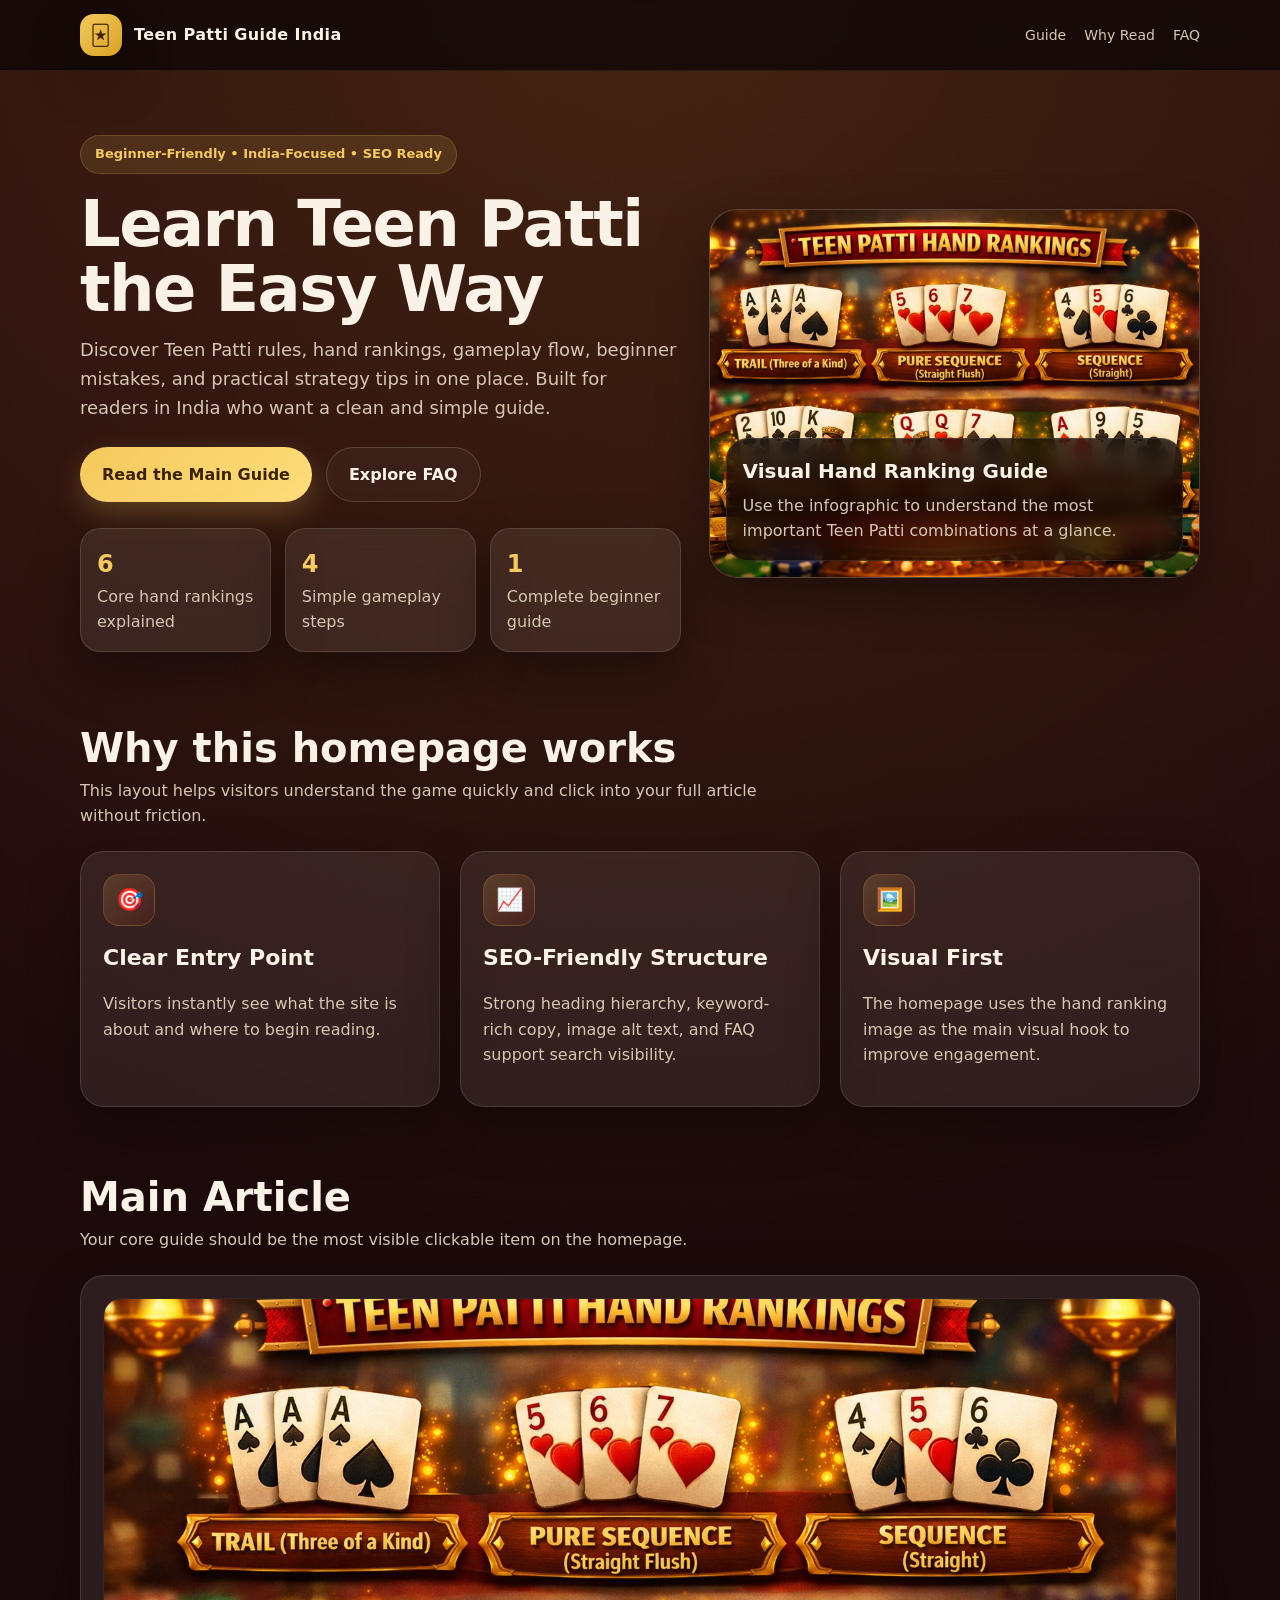
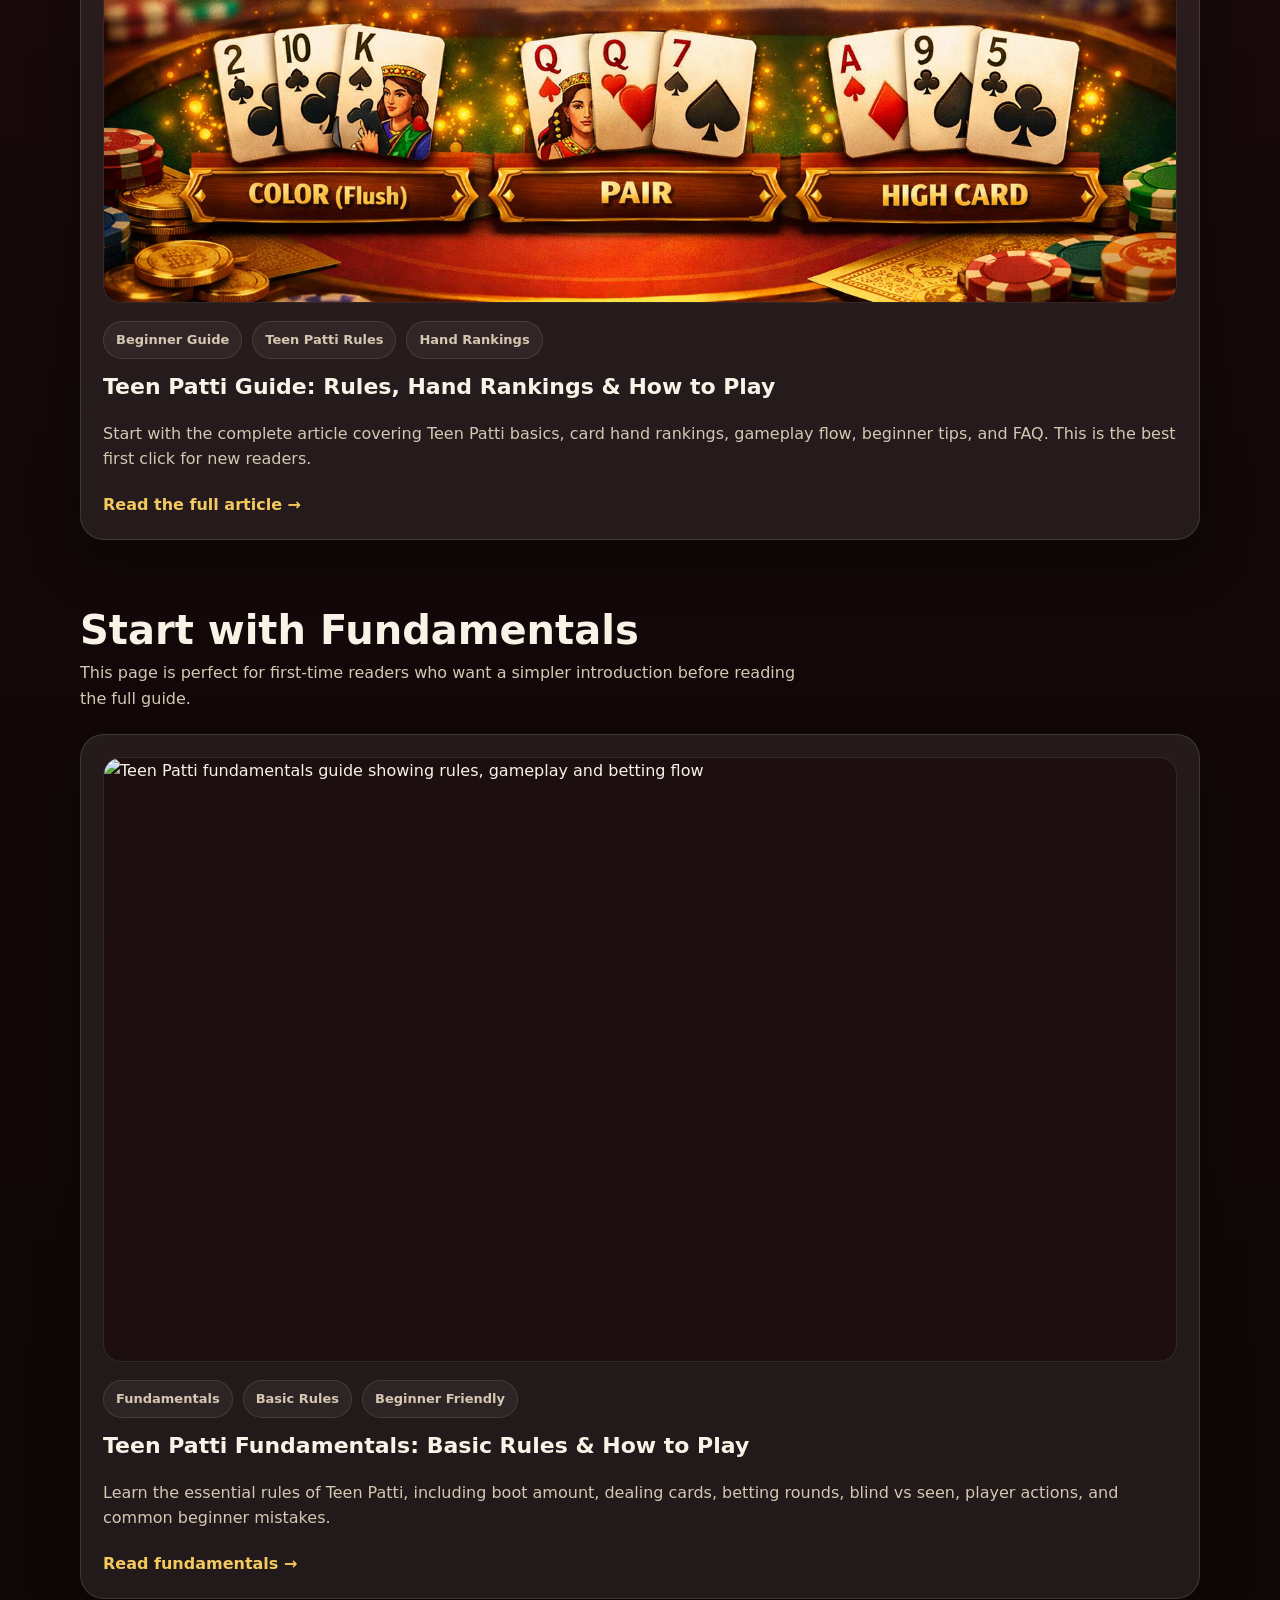
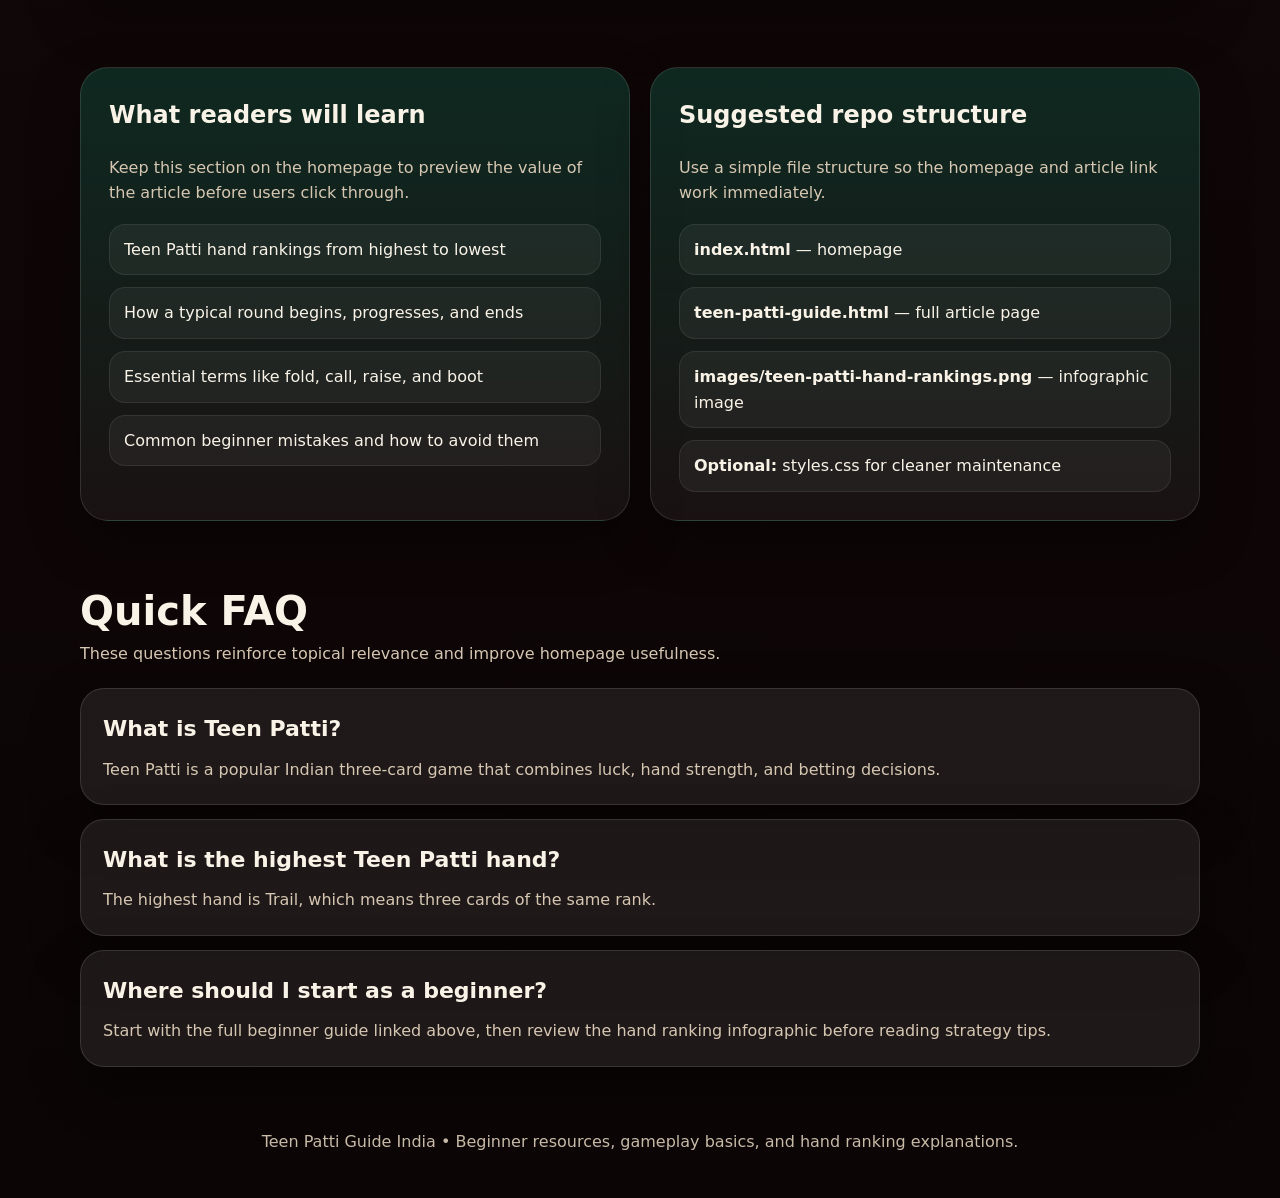
==== index.html @ 9d3e63e5 "feat: 添加Teen Patti基础指南页面和内容 新增基础指南页面(fundamentals.html)，包含完整的游戏规则说明、玩法流程和常见错误 添加相关图片资源(teen-patti-fu" ====
<!DOCTYPE html>
<html lang="en">
<head>
  <meta charset="UTF-8" />
  <meta name="viewport" content="width=device-width, initial-scale=1.0" />
  <title>Teen Patti Guide India | Rules, Hand Rankings & Beginner Tips</title>
  <meta name="description" content="Learn Teen Patti rules, hand rankings, gameplay steps, beginner tips, and strategy in this easy guide for Indian players." />
  <meta name="keywords" content="Teen Patti guide India, Teen Patti rules, Teen Patti hand rankings, how to play Teen Patti, Teen Patti beginner guide" />
  <style>
    :root {
      --bg: #120909;
      --card: rgba(255,255,255,0.08);
      --card-border: rgba(255,255,255,0.12);
      --gold: #f4c95d;
      --gold-deep: #d9a323;
      --green: #0f6a52;
      --text: #f9f3e7;
      --muted: #d6c7b2;
      --accent: #9d1d20;
      --shadow: 0 20px 50px rgba(0,0,0,0.35);
    }

    * { box-sizing: border-box; }
    html { scroll-behavior: smooth; }
    body {
      margin: 0;
      font-family: Inter, system-ui, -apple-system, BlinkMacSystemFont, "Segoe UI", sans-serif;
      color: var(--text);
      background:
        radial-gradient(circle at top, rgba(217,163,35,0.15), transparent 28%),
        linear-gradient(180deg, #2a0d0f 0%, #140809 45%, #0b0505 100%);
      line-height: 1.6;
    }

    a { color: inherit; text-decoration: none; }
    img { max-width: 100%; display: block; }

    .container {
      width: min(1120px, calc(100% - 32px));
      margin: 0 auto;
    }

    .nav {
      position: sticky;
      top: 0;
      z-index: 20;
      backdrop-filter: blur(12px);
      background: rgba(10, 5, 5, 0.72);
      border-bottom: 1px solid rgba(255,255,255,0.08);
    }

    .nav-inner {
      display: flex;
      align-items: center;
      justify-content: space-between;
      padding: 14px 0;
      gap: 20px;
    }

    .brand {
      display: flex;
      align-items: center;
      gap: 12px;
      font-weight: 800;
      letter-spacing: 0.4px;
    }

    .brand-badge {
      width: 42px;
      height: 42px;
      border-radius: 14px;
      display: grid;
      place-items: center;
      background: linear-gradient(135deg, var(--gold), var(--gold-deep));
      color: #3f2200;
      box-shadow: var(--shadow);
      font-size: 20px;
    }

    .nav-links {
      display: flex;
      align-items: center;
      gap: 18px;
      color: var(--muted);
      font-size: 14px;
    }

    .cta-btn, .ghost-btn {
      display: inline-flex;
      align-items: center;
      justify-content: center;
      gap: 10px;
      padding: 14px 22px;
      border-radius: 999px;
      font-weight: 700;
      transition: 0.2s ease;
    }

    .cta-btn {
      background: linear-gradient(135deg, var(--gold), #ffdd7a);
      color: #3c2300;
      box-shadow: 0 12px 30px rgba(244, 201, 93, 0.24);
    }

    .cta-btn:hover { transform: translateY(-1px); }

    .ghost-btn {
      border: 1px solid rgba(255,255,255,0.16);
      background: rgba(255,255,255,0.03);
      color: var(--text);
    }

    .hero {
      padding: 64px 0 40px;
    }

    .hero-grid {
      display: grid;
      grid-template-columns: 1.1fr 0.9fr;
      gap: 28px;
      align-items: center;
    }

    .eyebrow {
      display: inline-flex;
      align-items: center;
      gap: 8px;
      padding: 8px 14px;
      border-radius: 999px;
      background: rgba(244, 201, 93, 0.12);
      color: var(--gold);
      border: 1px solid rgba(244, 201, 93, 0.18);
      font-size: 13px;
      font-weight: 700;
      margin-bottom: 18px;
    }

    h1 {
      margin: 0 0 14px;
      font-size: clamp(38px, 6vw, 64px);
      line-height: 1.02;
      letter-spacing: -1.6px;
    }

    .hero p {
      margin: 0 0 24px;
      color: var(--muted);
      font-size: 18px;
      max-width: 640px;
    }

    .hero-actions {
      display: flex;
      flex-wrap: wrap;
      gap: 14px;
      margin-bottom: 24px;
    }

    .hero-stats {
      display: grid;
      grid-template-columns: repeat(3, minmax(0, 1fr));
      gap: 14px;
      margin-top: 26px;
    }

    .stat {
      background: var(--card);
      border: 1px solid var(--card-border);
      border-radius: 20px;
      padding: 16px;
      box-shadow: var(--shadow);
    }

    .stat strong {
      display: block;
      font-size: 24px;
      color: var(--gold);
    }

    .hero-card {
      position: relative;
      background: linear-gradient(180deg, rgba(255,255,255,0.08), rgba(255,255,255,0.04));
      border: 1px solid var(--card-border);
      border-radius: 28px;
      overflow: hidden;
      box-shadow: var(--shadow);
    }

    .hero-card img {
      aspect-ratio: 4 / 3;
      object-fit: cover;
      width: 100%;
    }

    .hero-card-overlay {
      position: absolute;
      inset: auto 16px 16px 16px;
      background: rgba(10, 5, 5, 0.72);
      border: 1px solid rgba(255,255,255,0.1);
      border-radius: 22px;
      padding: 16px;
      backdrop-filter: blur(10px);
    }

    .section {
      padding: 34px 0;
    }

    .section-title {
      display: flex;
      align-items: end;
      justify-content: space-between;
      gap: 18px;
      margin-bottom: 22px;
    }

    .section-title h2 {
      margin: 0;
      font-size: clamp(28px, 4vw, 40px);
      line-height: 1.1;
    }

    .section-title p {
      margin: 8px 0 0;
      color: var(--muted);
      max-width: 720px;
    }

    .grid-3 {
      display: grid;
      grid-template-columns: repeat(3, minmax(0, 1fr));
      gap: 20px;
    }

    .feature-card, .article-card, .faq-card {
      background: var(--card);
      border: 1px solid var(--card-border);
      border-radius: 24px;
      padding: 22px;
      box-shadow: var(--shadow);
    }

    .feature-icon {
      width: 52px;
      height: 52px;
      border-radius: 16px;
      display: grid;
      place-items: center;
      margin-bottom: 14px;
      background: linear-gradient(135deg, rgba(244,201,93,0.18), rgba(157,29,32,0.18));
      border: 1px solid rgba(244,201,93,0.18);
      font-size: 22px;
    }

    .feature-card h3,
    .article-card h3,
    .faq-card h3 {
      margin: 0 0 10px;
      font-size: 22px;
    }

    .muted { color: var(--muted); }

    .article-card {
      display: grid;
      grid-template-columns: 1fr;
      gap: 18px;
    }

    .article-thumb {
      border-radius: 18px;
      overflow: hidden;
      border: 1px solid rgba(255,255,255,0.1);
      background: #1d0e0f;
    }

    .article-thumb img {
      aspect-ratio: 16 / 9;
      object-fit: cover;
      width: 100%;
    }

    .article-meta {
      display: flex;
      flex-wrap: wrap;
      gap: 10px;
      margin-bottom: 10px;
    }

    .chip {
      display: inline-flex;
      align-items: center;
      padding: 8px 12px;
      border-radius: 999px;
      background: rgba(255,255,255,0.05);
      border: 1px solid rgba(255,255,255,0.1);
      color: var(--muted);
      font-size: 13px;
      font-weight: 600;
    }

    .article-link {
      display: inline-flex;
      align-items: center;
      gap: 10px;
      font-weight: 700;
      color: var(--gold);
      margin-top: 4px;
    }

    .highlight {
      display: grid;
      grid-template-columns: 1fr 1fr;
      gap: 20px;
      align-items: stretch;
    }

    .highlight-panel {
      background: linear-gradient(180deg, rgba(15,106,82,0.35), rgba(255,255,255,0.05));
      border: 1px solid var(--card-border);
      border-radius: 28px;
      padding: 28px;
      box-shadow: var(--shadow);
    }

    .highlight-list {
      margin: 18px 0 0;
      padding: 0;
      list-style: none;
      display: grid;
      gap: 12px;
    }

    .highlight-list li {
      padding: 12px 14px;
      border-radius: 16px;
      background: rgba(255,255,255,0.05);
      border: 1px solid rgba(255,255,255,0.08);
    }

    .faq-wrap {
      display: grid;
      gap: 14px;
    }

    .faq-card p {
      margin: 0;
      color: var(--muted);
    }

    .footer {
      padding: 28px 0 44px;
      color: #c7baa6;
      text-align: center;
    }

    @media (max-width: 920px) {
      .hero-grid,
      .highlight,
      .grid-3 {
        grid-template-columns: 1fr;
      }

      .nav-inner {
        flex-wrap: wrap;
      }

      .nav-links {
        width: 100%;
        justify-content: center;
      }

      .hero-stats {
        grid-template-columns: 1fr;
      }
    }
  </style>
</head>
<body>
  <header class="nav">
    <div class="container nav-inner">
      <a href="#top" class="brand">
        <span class="brand-badge">🃏</span>
        <span>Teen Patti Guide India</span>
      </a>
      <nav class="nav-links">
        <a href="#guide">Guide</a>
        <a href="#features">Why Read</a>
        <a href="#faq">FAQ</a>
      </nav>
    </div>
  </header>

  <main id="top">
    <section class="hero">
      <div class="container hero-grid">
        <div>
          <span class="eyebrow">Beginner-Friendly • India-Focused • SEO Ready</span>
          <h1>Learn Teen Patti the Easy Way</h1>
          <p>
            Discover Teen Patti rules, hand rankings, gameplay flow, beginner mistakes, and practical strategy tips in one place. Built for readers in India who want a clean and simple guide.
          </p>
          <div class="hero-actions">
            <a class="cta-btn" href="#guide">Read the Main Guide</a>
            <a class="ghost-btn" href="#faq">Explore FAQ</a>
          </div>
          <div class="hero-stats">
            <div class="stat">
              <strong>6</strong>
              <span class="muted">Core hand rankings explained</span>
            </div>
            <div class="stat">
              <strong>4</strong>
              <span class="muted">Simple gameplay steps</span>
            </div>
            <div class="stat">
              <strong>1</strong>
              <span class="muted">Complete beginner guide</span>
            </div>
          </div>
        </div>

        <div class="hero-card">
          <img src="./assets/images/teen-patti-hand-ranking.png" alt="Teen Patti hand rankings infographic showing trail, pure sequence, sequence, color, pair and high card" />
          <div class="hero-card-overlay">
            <strong style="display:block; font-size: 20px; margin-bottom: 6px;">Visual Hand Ranking Guide</strong>
            <span class="muted">Use the infographic to understand the most important Teen Patti combinations at a glance.</span>
          </div>
        </div>
      </div>
    </section>

    <section class="section" id="features">
      <div class="container">
        <div class="section-title">
          <div>
            <h2>Why this homepage works</h2>
            <p>This layout helps visitors understand the game quickly and click into your full article without friction.</p>
          </div>
        </div>

        <div class="grid-3">
          <article class="feature-card">
            <div class="feature-icon">🎯</div>
            <h3>Clear Entry Point</h3>
            <p class="muted">Visitors instantly see what the site is about and where to begin reading.</p>
          </article>
          <article class="feature-card">
            <div class="feature-icon">📈</div>
            <h3>SEO-Friendly Structure</h3>
            <p class="muted">Strong heading hierarchy, keyword-rich copy, image alt text, and FAQ support search visibility.</p>
          </article>
          <article class="feature-card">
            <div class="feature-icon">🖼️</div>
            <h3>Visual First</h3>
            <p class="muted">The homepage uses the hand ranking image as the main visual hook to improve engagement.</p>
          </article>
        </div>
      </div>
    </section>

    <section class="section" id="guide">
      <div class="container">
        <div class="section-title">
          <div>
            <h2>Main Article</h2>
            <p>Your core guide should be the most visible clickable item on the homepage.</p>
          </div>
        </div>

        <article class="article-card">
          <div class="article-thumb">
            <img src="./assets/images/teen-patti-hand-ranking.png" alt="Teen Patti guide cover image with hand rankings infographic" />
          </div>
          <div>
            <div class="article-meta">
              <span class="chip">Beginner Guide</span>
              <span class="chip">Teen Patti Rules</span>
              <span class="chip">Hand Rankings</span>
            </div>
            <h3>Teen Patti Guide: Rules, Hand Rankings & How to Play</h3>
            <p class="muted">
              Start with the complete article covering Teen Patti basics, card hand rankings, gameplay flow, beginner tips, and FAQ. This is the best first click for new readers.
            </p>
            <a class="article-link" href="./teen-patti-guide.html">Read the full article →</a>
          </div>
        </article>
      </div>
    </section>

    <section class="section" id="fundamentals">
      <div class="container">
        <div class="section-title">
          <div>
            <h2>Start with Fundamentals</h2>
            <p>This page is perfect for first-time readers who want a simpler introduction before reading the full guide.</p>
          </div>
        </div>

        <article class="article-card">
          <div class="article-thumb">
            <img src="./images/teen-patti-fundamentals.png" alt="Teen Patti fundamentals guide showing rules, gameplay and betting flow" />
          </div>
          <div>
            <div class="article-meta">
              <span class="chip">Fundamentals</span>
              <span class="chip">Basic Rules</span>
              <span class="chip">Beginner Friendly</span>
            </div>
            <h3>Teen Patti Fundamentals: Basic Rules & How to Play</h3>
            <p class="muted">
              Learn the essential rules of Teen Patti, including boot amount, dealing cards, betting rounds, blind vs seen, player actions, and common beginner mistakes.
            </p>
            <a class="article-link" href="./fundamentals.html">Read fundamentals →</a>
          </div>
        </article>
      </div>
    </section>

    <section class="section">
      <div class="container highlight">
        <div class="highlight-panel">
          <h2 style="margin-top:0;">What readers will learn</h2>
          <p class="muted">Keep this section on the homepage to preview the value of the article before users click through.</p>
          <ul class="highlight-list">
            <li>Teen Patti hand rankings from highest to lowest</li>
            <li>How a typical round begins, progresses, and ends</li>
            <li>Essential terms like fold, call, raise, and boot</li>
            <li>Common beginner mistakes and how to avoid them</li>
          </ul>
        </div>

        <div class="highlight-panel">
          <h2 style="margin-top:0;">Suggested repo structure</h2>
          <p class="muted">Use a simple file structure so the homepage and article link work immediately.</p>
          <ul class="highlight-list">
            <li><strong>index.html</strong> — homepage</li>
            <li><strong>teen-patti-guide.html</strong> — full article page</li>
            <li><strong>images/teen-patti-hand-rankings.png</strong> — infographic image</li>
            <li><strong>Optional:</strong> styles.css for cleaner maintenance</li>
          </ul>
        </div>
      </div>
    </section>

    <section class="section" id="faq">
      <div class="container">
        <div class="section-title">
          <div>
            <h2>Quick FAQ</h2>
            <p>These questions reinforce topical relevance and improve homepage usefulness.</p>
          </div>
        </div>

        <div class="faq-wrap">
          <article class="faq-card">
            <h3>What is Teen Patti?</h3>
            <p>Teen Patti is a popular Indian three-card game that combines luck, hand strength, and betting decisions.</p>
          </article>
          <article class="faq-card">
            <h3>What is the highest Teen Patti hand?</h3>
            <p>The highest hand is Trail, which means three cards of the same rank.</p>
          </article>
          <article class="faq-card">
            <h3>Where should I start as a beginner?</h3>
            <p>Start with the full beginner guide linked above, then review the hand ranking infographic before reading strategy tips.</p>
          </article>
        </div>
      </div>
    </section>
  </main>

  <footer class="footer">
    <div class="container">
      Teen Patti Guide India • Beginner resources, gameplay basics, and hand ranking explanations.
    </div>
  </footer>
</body>
</html>
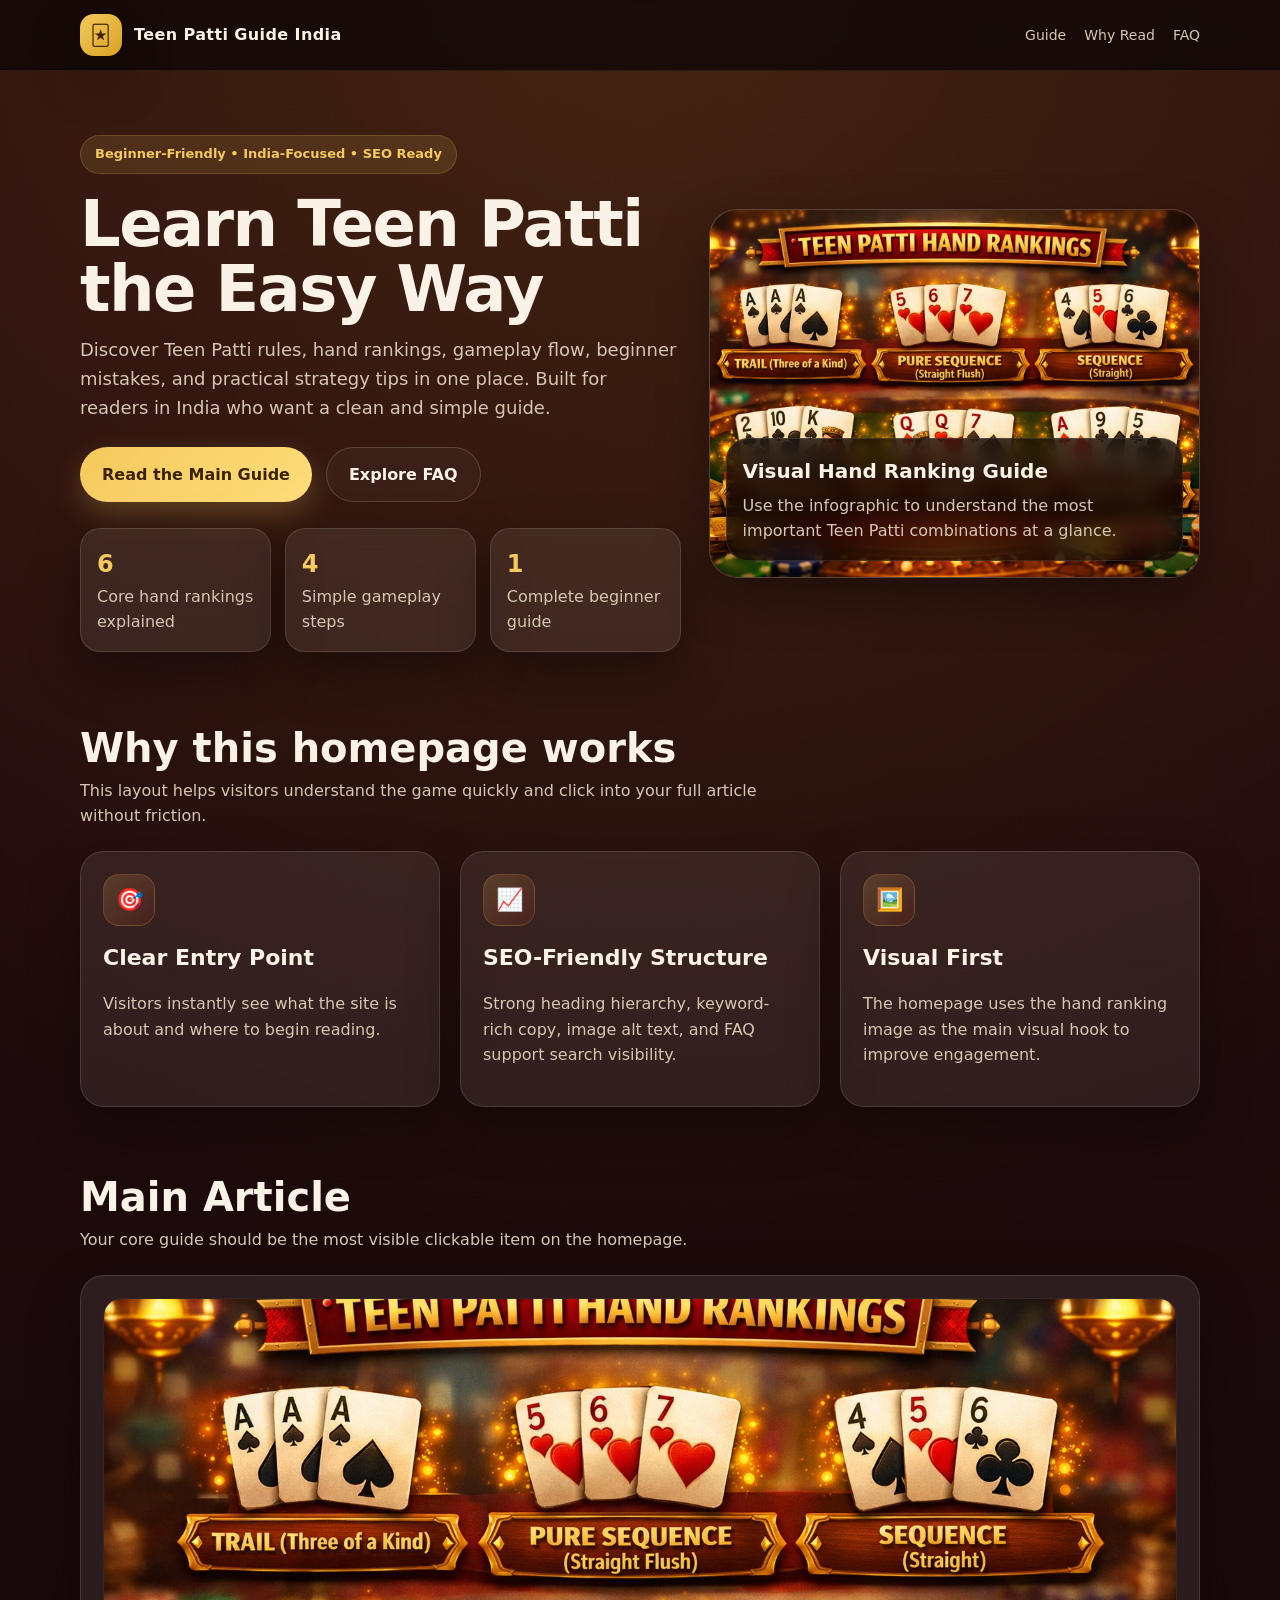
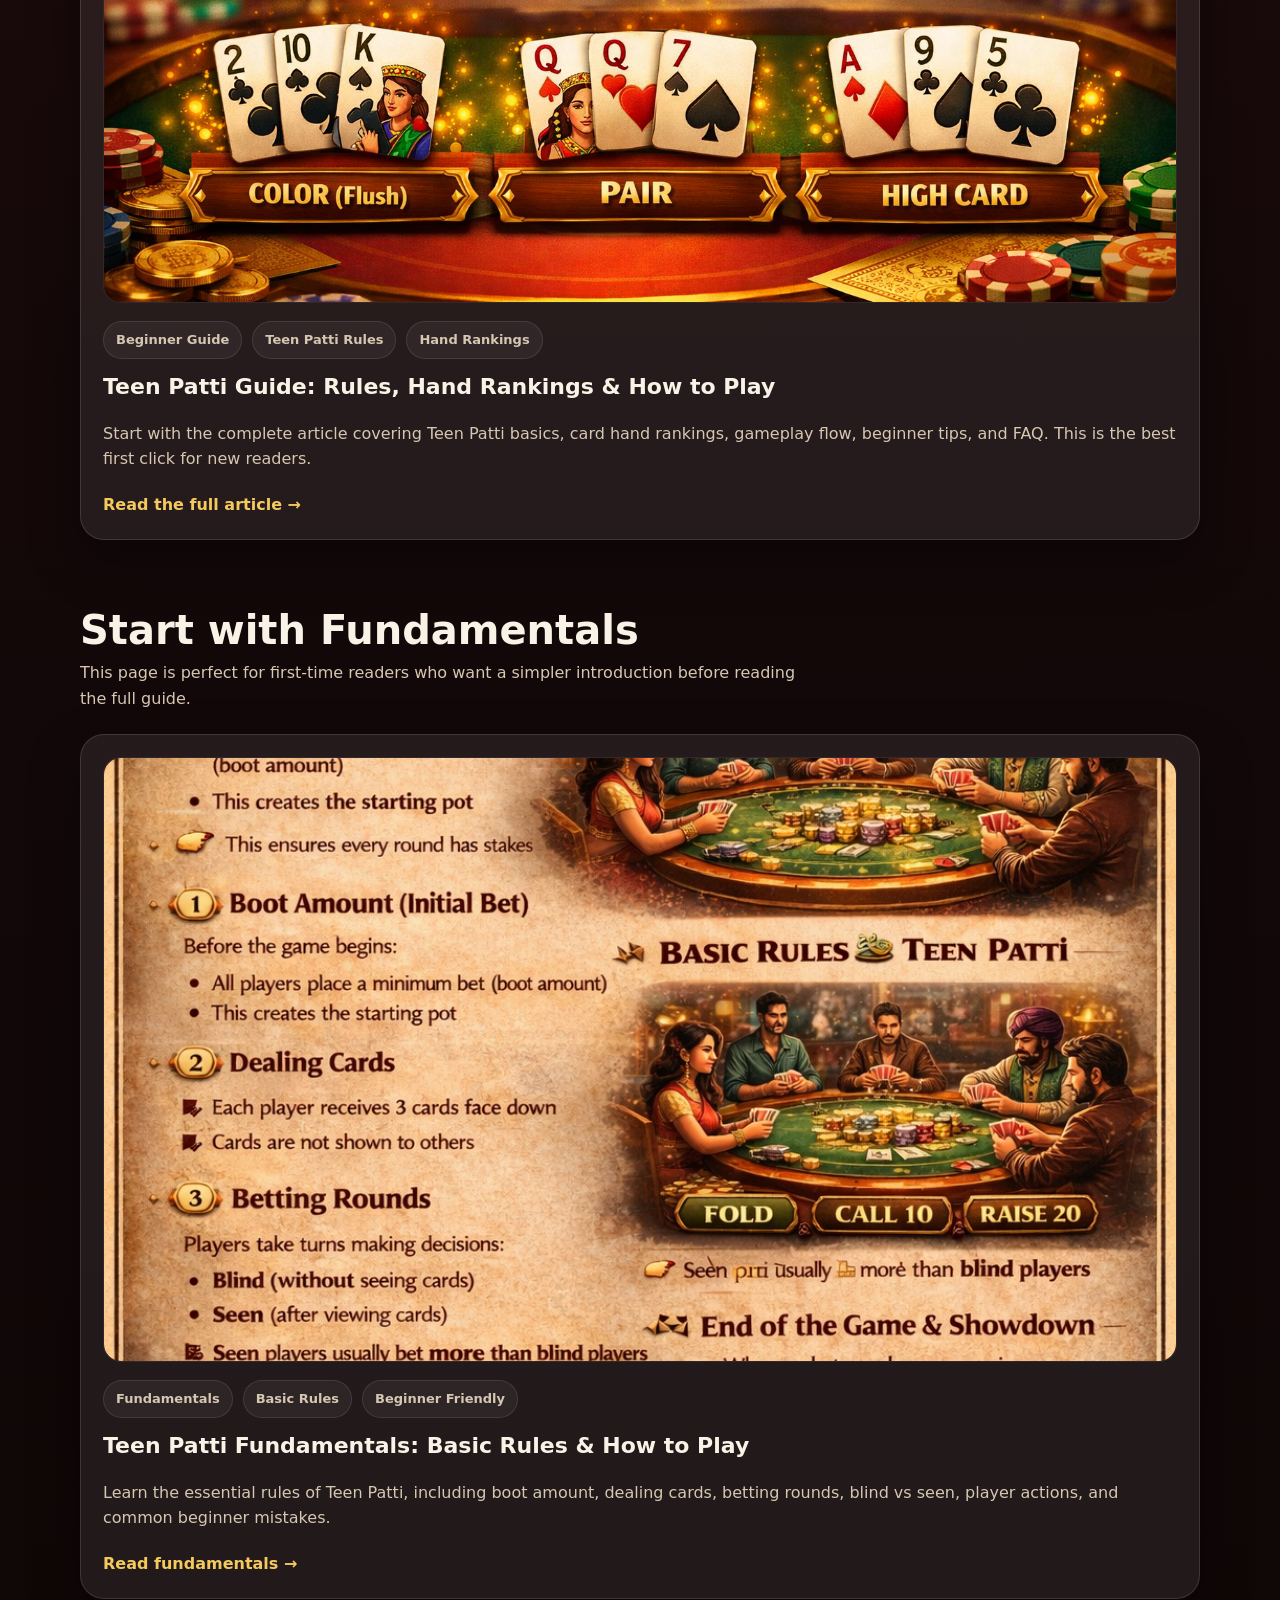
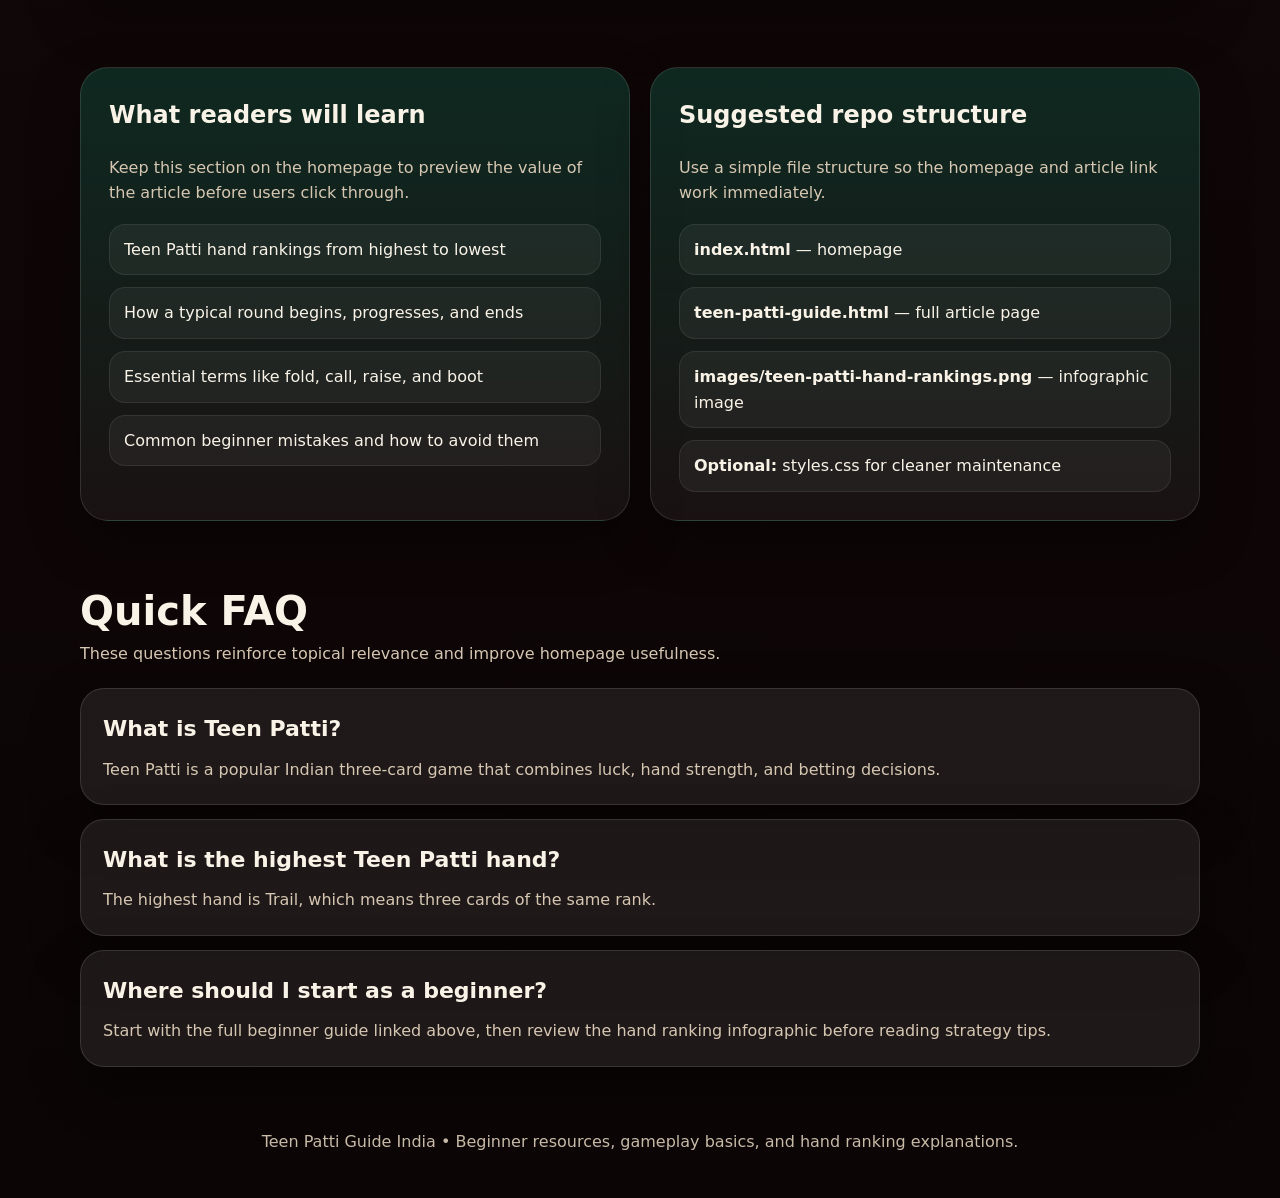
==== commit be83a855: "fix: 修正文章卡片图片路径错误" ====
--- a/index.html
+++ b/index.html
@@ -499,7 +499,7 @@
 
         <article class="article-card">
           <div class="article-thumb">
-            <img src="./images/teen-patti-fundamentals.png" alt="Teen Patti fundamentals guide showing rules, gameplay and betting flow" />
+            <img src="./assets/images/teen-patti-fundamentals.png" alt="Teen Patti fundamentals guide showing rules, gameplay and betting flow" />
           </div>
           <div>
             <div class="article-meta">
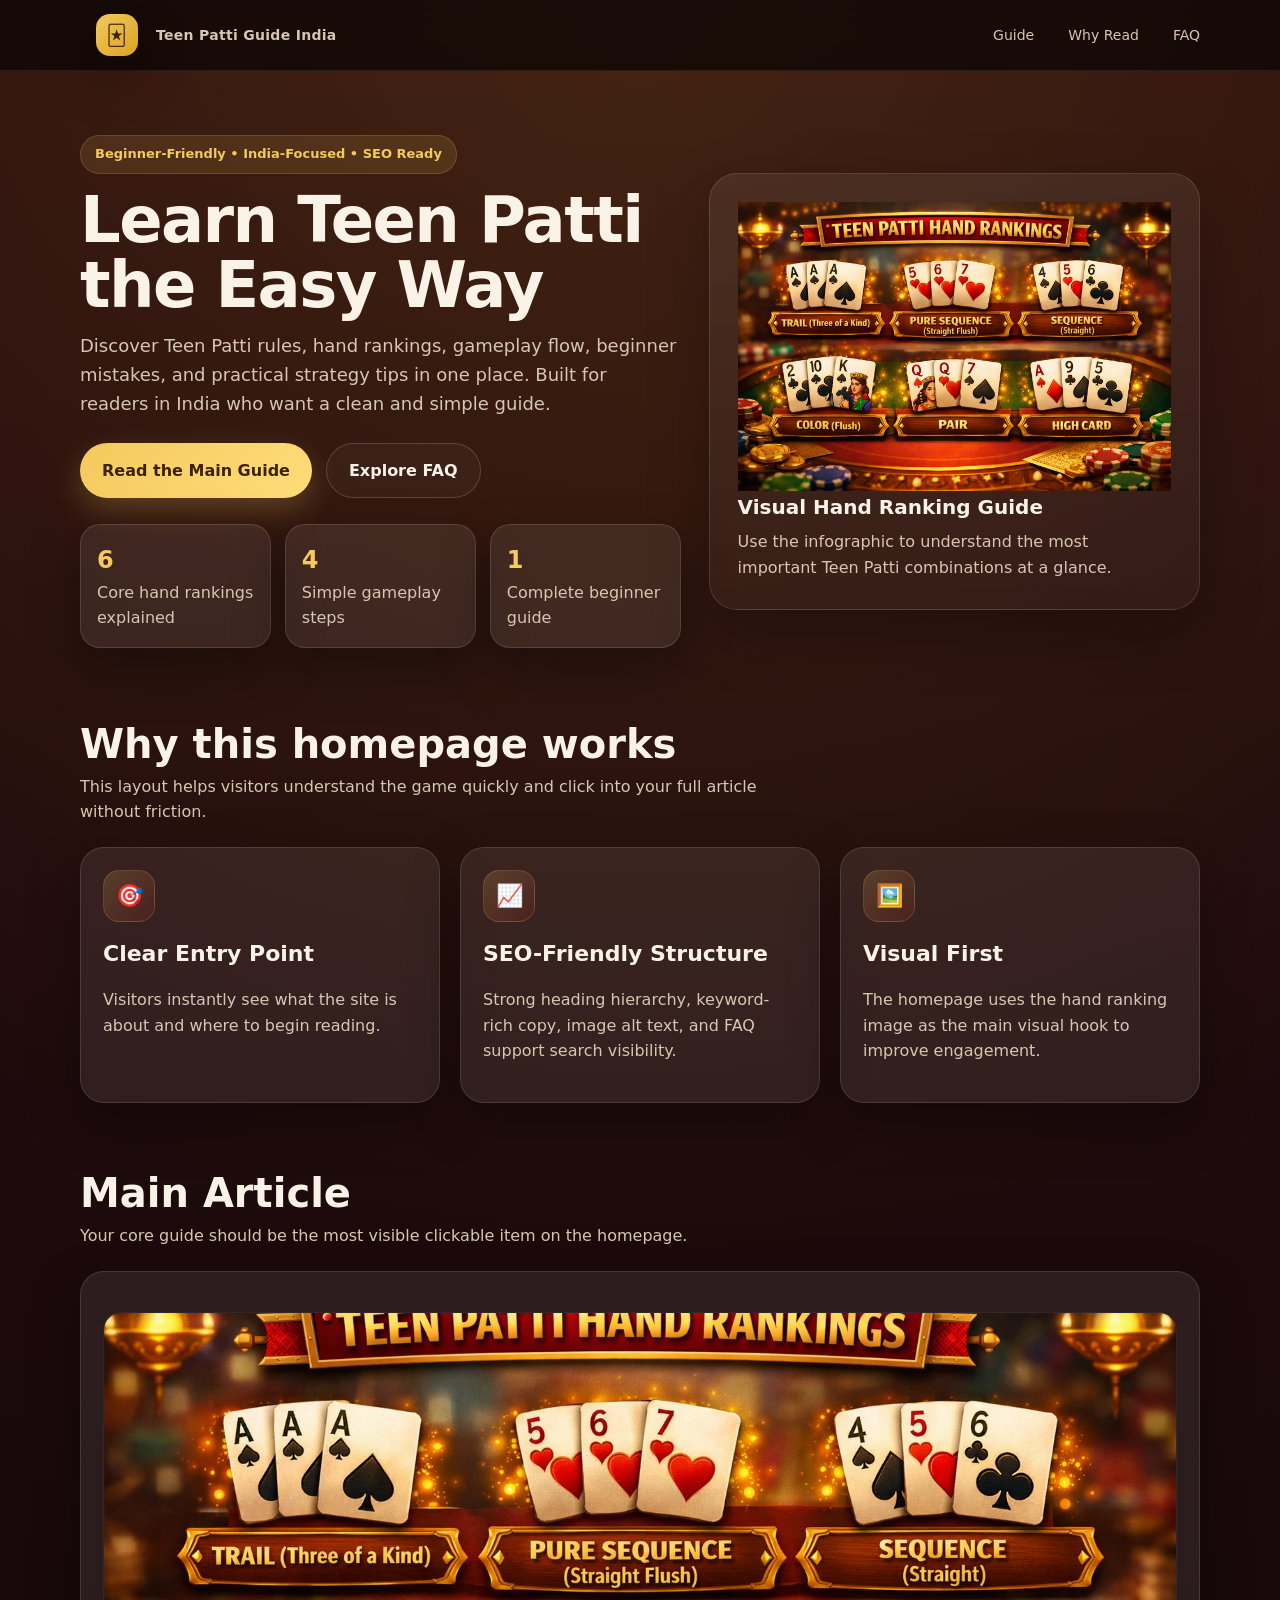
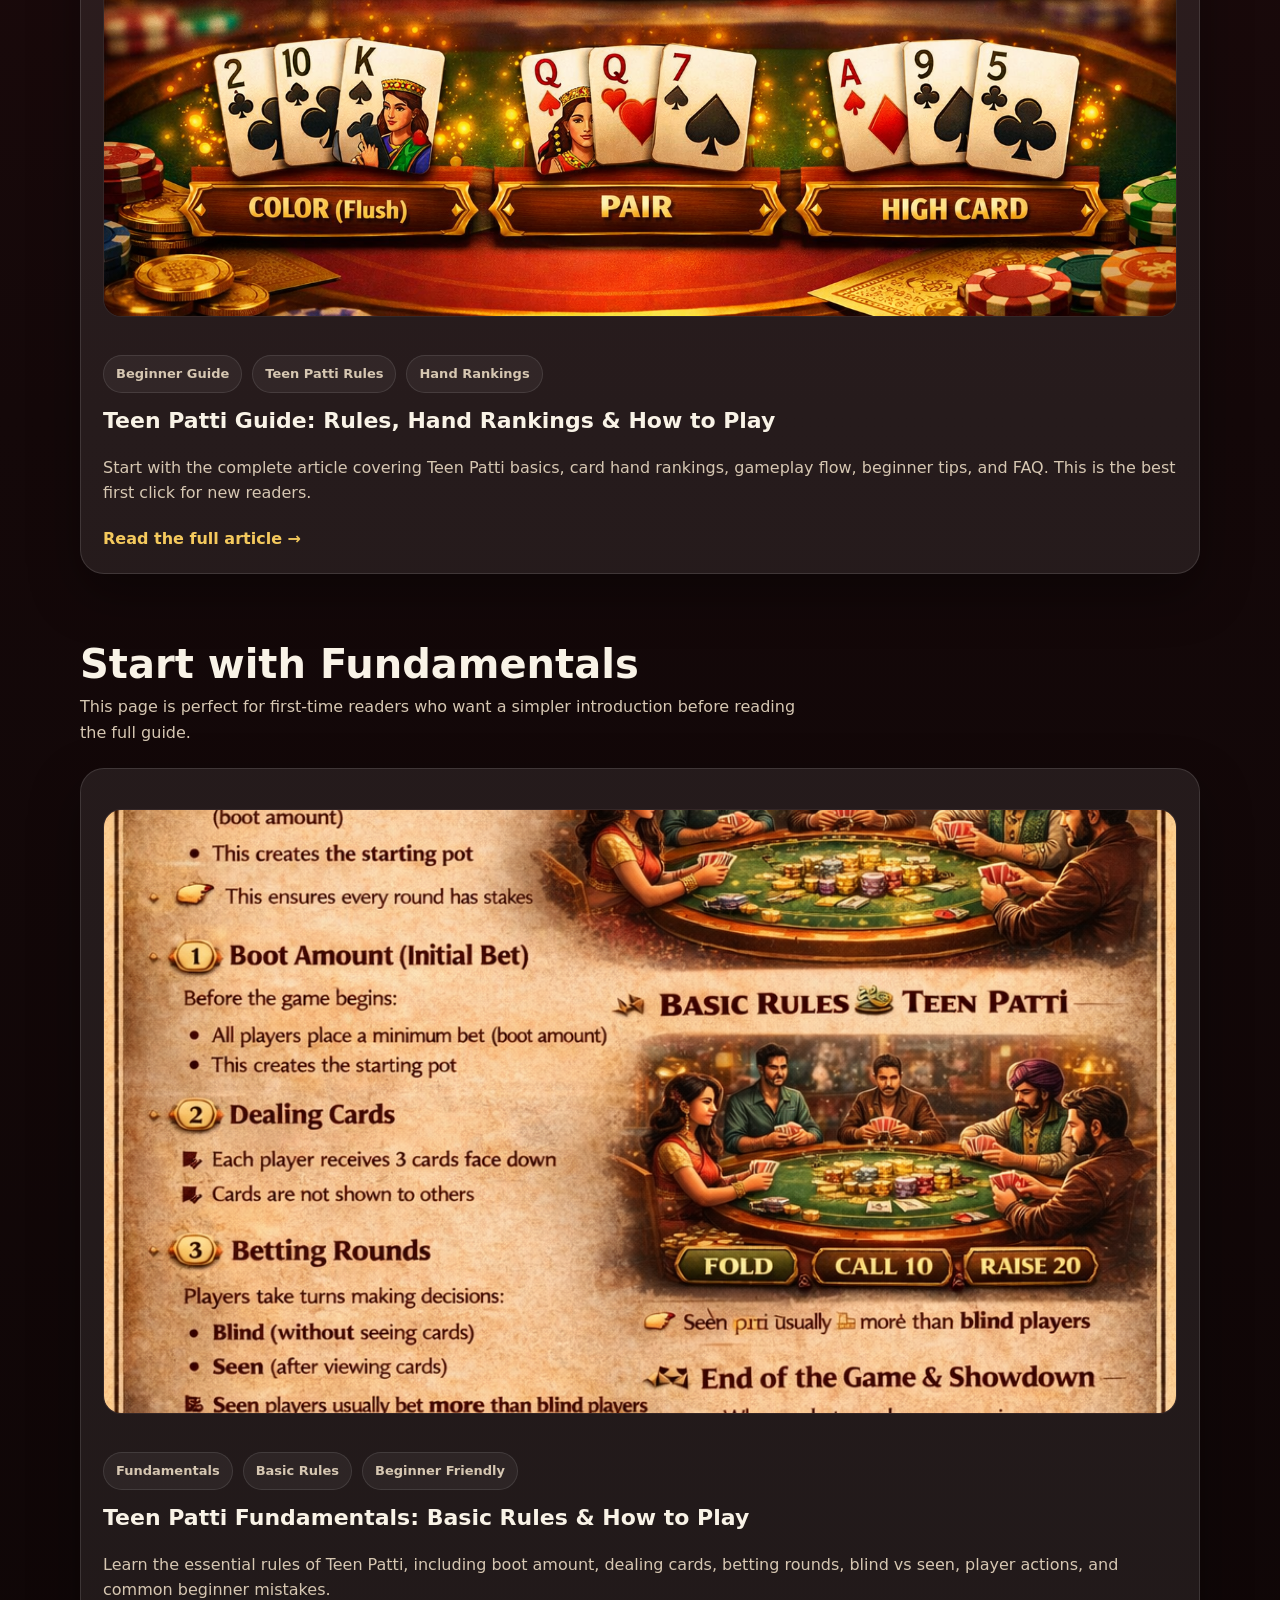
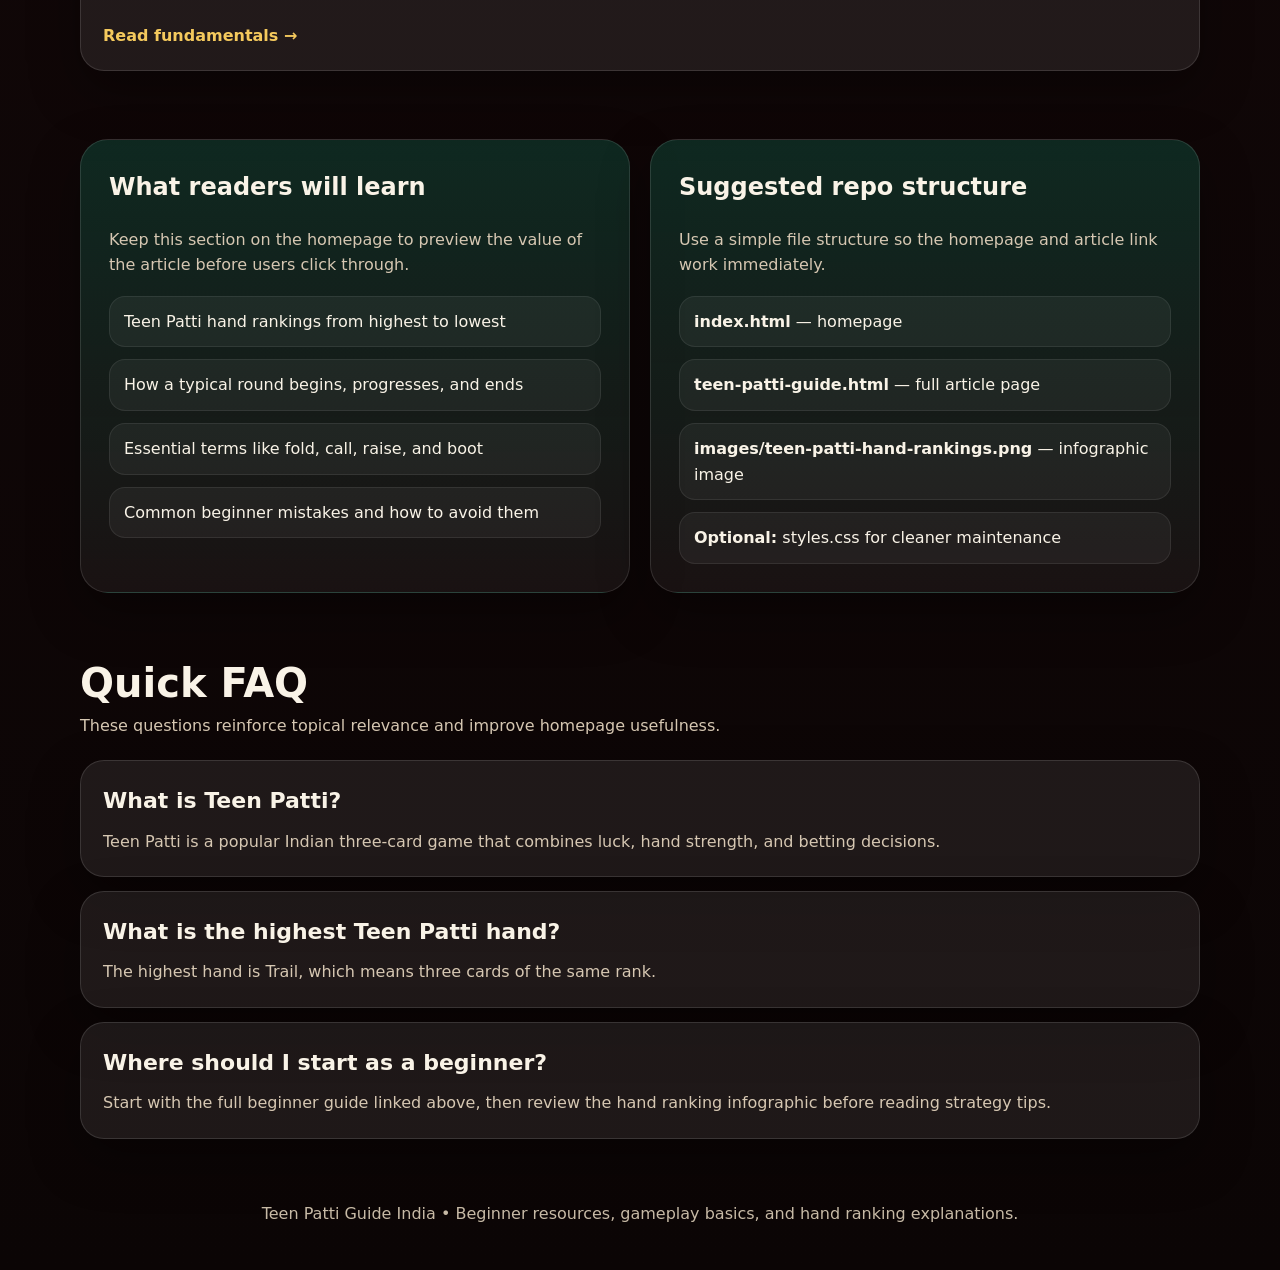
==== commit ef9ba413: "feat: 添加主JavaScript文件并重构CSS结构 refactor: 将CSS样式提取到单独文件并优化结构  docs: 更新高级概念内容并添加详细说明  style: 优化图片和样式引用路" ====
--- a/index.html
+++ b/index.html
@@ -6,375 +6,7 @@
   <title>Teen Patti Guide India | Rules, Hand Rankings & Beginner Tips</title>
   <meta name="description" content="Learn Teen Patti rules, hand rankings, gameplay steps, beginner tips, and strategy in this easy guide for Indian players." />
   <meta name="keywords" content="Teen Patti guide India, Teen Patti rules, Teen Patti hand rankings, how to play Teen Patti, Teen Patti beginner guide" />
-  <style>
-    :root {
-      --bg: #120909;
-      --card: rgba(255,255,255,0.08);
-      --card-border: rgba(255,255,255,0.12);
-      --gold: #f4c95d;
-      --gold-deep: #d9a323;
-      --green: #0f6a52;
-      --text: #f9f3e7;
-      --muted: #d6c7b2;
-      --accent: #9d1d20;
-      --shadow: 0 20px 50px rgba(0,0,0,0.35);
-    }
-
-    * { box-sizing: border-box; }
-    html { scroll-behavior: smooth; }
-    body {
-      margin: 0;
-      font-family: Inter, system-ui, -apple-system, BlinkMacSystemFont, "Segoe UI", sans-serif;
-      color: var(--text);
-      background:
-        radial-gradient(circle at top, rgba(217,163,35,0.15), transparent 28%),
-        linear-gradient(180deg, #2a0d0f 0%, #140809 45%, #0b0505 100%);
-      line-height: 1.6;
-    }
-
-    a { color: inherit; text-decoration: none; }
-    img { max-width: 100%; display: block; }
-
-    .container {
-      width: min(1120px, calc(100% - 32px));
-      margin: 0 auto;
-    }
-
-    .nav {
-      position: sticky;
-      top: 0;
-      z-index: 20;
-      backdrop-filter: blur(12px);
-      background: rgba(10, 5, 5, 0.72);
-      border-bottom: 1px solid rgba(255,255,255,0.08);
-    }
-
-    .nav-inner {
-      display: flex;
-      align-items: center;
-      justify-content: space-between;
-      padding: 14px 0;
-      gap: 20px;
-    }
-
-    .brand {
-      display: flex;
-      align-items: center;
-      gap: 12px;
-      font-weight: 800;
-      letter-spacing: 0.4px;
-    }
-
-    .brand-badge {
-      width: 42px;
-      height: 42px;
-      border-radius: 14px;
-      display: grid;
-      place-items: center;
-      background: linear-gradient(135deg, var(--gold), var(--gold-deep));
-      color: #3f2200;
-      box-shadow: var(--shadow);
-      font-size: 20px;
-    }
-
-    .nav-links {
-      display: flex;
-      align-items: center;
-      gap: 18px;
-      color: var(--muted);
-      font-size: 14px;
-    }
-
-    .cta-btn, .ghost-btn {
-      display: inline-flex;
-      align-items: center;
-      justify-content: center;
-      gap: 10px;
-      padding: 14px 22px;
-      border-radius: 999px;
-      font-weight: 700;
-      transition: 0.2s ease;
-    }
-
-    .cta-btn {
-      background: linear-gradient(135deg, var(--gold), #ffdd7a);
-      color: #3c2300;
-      box-shadow: 0 12px 30px rgba(244, 201, 93, 0.24);
-    }
-
-    .cta-btn:hover { transform: translateY(-1px); }
-
-    .ghost-btn {
-      border: 1px solid rgba(255,255,255,0.16);
-      background: rgba(255,255,255,0.03);
-      color: var(--text);
-    }
-
-    .hero {
-      padding: 64px 0 40px;
-    }
-
-    .hero-grid {
-      display: grid;
-      grid-template-columns: 1.1fr 0.9fr;
-      gap: 28px;
-      align-items: center;
-    }
-
-    .eyebrow {
-      display: inline-flex;
-      align-items: center;
-      gap: 8px;
-      padding: 8px 14px;
-      border-radius: 999px;
-      background: rgba(244, 201, 93, 0.12);
-      color: var(--gold);
-      border: 1px solid rgba(244, 201, 93, 0.18);
-      font-size: 13px;
-      font-weight: 700;
-      margin-bottom: 18px;
-    }
-
-    h1 {
-      margin: 0 0 14px;
-      font-size: clamp(38px, 6vw, 64px);
-      line-height: 1.02;
-      letter-spacing: -1.6px;
-    }
-
-    .hero p {
-      margin: 0 0 24px;
-      color: var(--muted);
-      font-size: 18px;
-      max-width: 640px;
-    }
-
-    .hero-actions {
-      display: flex;
-      flex-wrap: wrap;
-      gap: 14px;
-      margin-bottom: 24px;
-    }
-
-    .hero-stats {
-      display: grid;
-      grid-template-columns: repeat(3, minmax(0, 1fr));
-      gap: 14px;
-      margin-top: 26px;
-    }
-
-    .stat {
-      background: var(--card);
-      border: 1px solid var(--card-border);
-      border-radius: 20px;
-      padding: 16px;
-      box-shadow: var(--shadow);
-    }
-
-    .stat strong {
-      display: block;
-      font-size: 24px;
-      color: var(--gold);
-    }
-
-    .hero-card {
-      position: relative;
-      background: linear-gradient(180deg, rgba(255,255,255,0.08), rgba(255,255,255,0.04));
-      border: 1px solid var(--card-border);
-      border-radius: 28px;
-      overflow: hidden;
-      box-shadow: var(--shadow);
-    }
-
-    .hero-card img {
-      aspect-ratio: 4 / 3;
-      object-fit: cover;
-      width: 100%;
-    }
-
-    .hero-card-overlay {
-      position: absolute;
-      inset: auto 16px 16px 16px;
-      background: rgba(10, 5, 5, 0.72);
-      border: 1px solid rgba(255,255,255,0.1);
-      border-radius: 22px;
-      padding: 16px;
-      backdrop-filter: blur(10px);
-    }
-
-    .section {
-      padding: 34px 0;
-    }
-
-    .section-title {
-      display: flex;
-      align-items: end;
-      justify-content: space-between;
-      gap: 18px;
-      margin-bottom: 22px;
-    }
-
-    .section-title h2 {
-      margin: 0;
-      font-size: clamp(28px, 4vw, 40px);
-      line-height: 1.1;
-    }
-
-    .section-title p {
-      margin: 8px 0 0;
-      color: var(--muted);
-      max-width: 720px;
-    }
-
-    .grid-3 {
-      display: grid;
-      grid-template-columns: repeat(3, minmax(0, 1fr));
-      gap: 20px;
-    }
-
-    .feature-card, .article-card, .faq-card {
-      background: var(--card);
-      border: 1px solid var(--card-border);
-      border-radius: 24px;
-      padding: 22px;
-      box-shadow: var(--shadow);
-    }
-
-    .feature-icon {
-      width: 52px;
-      height: 52px;
-      border-radius: 16px;
-      display: grid;
-      place-items: center;
-      margin-bottom: 14px;
-      background: linear-gradient(135deg, rgba(244,201,93,0.18), rgba(157,29,32,0.18));
-      border: 1px solid rgba(244,201,93,0.18);
-      font-size: 22px;
-    }
-
-    .feature-card h3,
-    .article-card h3,
-    .faq-card h3 {
-      margin: 0 0 10px;
-      font-size: 22px;
-    }
-
-    .muted { color: var(--muted); }
-
-    .article-card {
-      display: grid;
-      grid-template-columns: 1fr;
-      gap: 18px;
-    }
-
-    .article-thumb {
-      border-radius: 18px;
-      overflow: hidden;
-      border: 1px solid rgba(255,255,255,0.1);
-      background: #1d0e0f;
-    }
-
-    .article-thumb img {
-      aspect-ratio: 16 / 9;
-      object-fit: cover;
-      width: 100%;
-    }
-
-    .article-meta {
-      display: flex;
-      flex-wrap: wrap;
-      gap: 10px;
-      margin-bottom: 10px;
-    }
-
-    .chip {
-      display: inline-flex;
-      align-items: center;
-      padding: 8px 12px;
-      border-radius: 999px;
-      background: rgba(255,255,255,0.05);
-      border: 1px solid rgba(255,255,255,0.1);
-      color: var(--muted);
-      font-size: 13px;
-      font-weight: 600;
-    }
-
-    .article-link {
-      display: inline-flex;
-      align-items: center;
-      gap: 10px;
-      font-weight: 700;
-      color: var(--gold);
-      margin-top: 4px;
-    }
-
-    .highlight {
-      display: grid;
-      grid-template-columns: 1fr 1fr;
-      gap: 20px;
-      align-items: stretch;
-    }
-
-    .highlight-panel {
-      background: linear-gradient(180deg, rgba(15,106,82,0.35), rgba(255,255,255,0.05));
-      border: 1px solid var(--card-border);
-      border-radius: 28px;
-      padding: 28px;
-      box-shadow: var(--shadow);
-    }
-
-    .highlight-list {
-      margin: 18px 0 0;
-      padding: 0;
-      list-style: none;
-      display: grid;
-      gap: 12px;
-    }
-
-    .highlight-list li {
-      padding: 12px 14px;
-      border-radius: 16px;
-      background: rgba(255,255,255,0.05);
-      border: 1px solid rgba(255,255,255,0.08);
-    }
-
-    .faq-wrap {
-      display: grid;
-      gap: 14px;
-    }
-
-    .faq-card p {
-      margin: 0;
-      color: var(--muted);
-    }
-
-    .footer {
-      padding: 28px 0 44px;
-      color: #c7baa6;
-      text-align: center;
-    }
-
-    @media (max-width: 920px) {
-      .hero-grid,
-      .highlight,
-      .grid-3 {
-        grid-template-columns: 1fr;
-      }
-
-      .nav-inner {
-        flex-wrap: wrap;
-      }
-
-      .nav-links {
-        width: 100%;
-        justify-content: center;
-      }
-
-      .hero-stats {
-        grid-template-columns: 1fr;
-      }
-    }
-  </style>
+  <link rel="stylesheet" href="./assets/css/main.css" />
 </head>
 <body>
   <header class="nav">
@@ -575,5 +207,7 @@
       Teen Patti Guide India • Beginner resources, gameplay basics, and hand ranking explanations.
     </div>
   </footer>
+
+  <script src="./assets/js/main.js" defer></script>
 </body>
 </html>
--- a/assets/css/main.css
+++ b/assets/css/main.css
@@ -0,0 +1,580 @@
+/* ============================================
+   Teen Patti Guide India - Main Stylesheet
+   ============================================ */
+
+/* CSS Variables - Global Theme
+   ============================================ */
+:root {
+  /* Colors */
+  --bg: #0f0607;
+  --bg2: #241012;
+  --bg-gradient: #120909;
+  --card: rgba(255, 255, 255, 0.08);
+  --card-border: rgba(255, 255, 255, 0.12);
+  --border: rgba(255, 255, 255, 0.12);
+  --gold: #f4c95d;
+  --gold-deep: #d9a323;
+  --gold-light: #ffdd7a;
+  --green: #0f6a52;
+  --green-deep: #135b48;
+  --text: #f9f3e7;
+  --text-alt: #f8f1e5;
+  --muted: #d6c7b2;
+  --muted-alt: #d5c5af;
+  --accent: #9d1d20;
+  --accent-alt: #8d1f22;
+  --shadow: 0 20px 50px rgba(0, 0, 0, 0.35);
+  --shadow-lg: 0 24px 60px rgba(0, 0, 0, 0.28);
+}
+
+/* Reset & Base
+   ============================================ */
+* {
+  box-sizing: border-box;
+}
+
+html {
+  scroll-behavior: smooth;
+}
+
+body {
+  margin: 0;
+  font-family: Inter, system-ui, -apple-system, BlinkMacSystemFont, "Segoe UI", sans-serif;
+  color: var(--text);
+  background: radial-gradient(circle at top, rgba(217, 163, 35, 0.15), transparent 28%),
+    linear-gradient(180deg, #2a0d0f 0%, #140809 45%, #0b0505 100%);
+  line-height: 1.6;
+}
+
+a {
+  color: inherit;
+  text-decoration: none;
+}
+
+img {
+  max-width: 100%;
+  display: block;
+}
+
+/* Layout
+   ============================================ */
+.container {
+  width: min(1120px, calc(100% - 32px));
+  margin: 0 auto;
+}
+
+.container-narrow {
+  width: min(920px, calc(100% - 32px));
+  margin: 0 auto;
+}
+
+/* Navigation - Topbar
+   ============================================ */
+.nav,
+.topbar {
+  position: sticky;
+  top: 0;
+  z-index: 20;
+  backdrop-filter: blur(12px);
+  background: rgba(10, 5, 5, 0.72);
+  border-bottom: 1px solid rgba(255, 255, 255, 0.08);
+}
+
+.nav-inner,
+.topbar .container {
+  display: flex;
+  align-items: center;
+  justify-content: space-between;
+  padding: 14px 0;
+  gap: 16px;
+}
+
+.brand {
+  display: flex;
+  align-items: center;
+  gap: 12px;
+  font-weight: 800;
+  letter-spacing: 0.3px;
+}
+
+.brand-badge {
+  width: 42px;
+  height: 42px;
+  border-radius: 14px;
+  display: grid;
+  place-items: center;
+  background: linear-gradient(135deg, var(--gold), var(--gold-deep));
+  color: #3f2200;
+  box-shadow: var(--shadow);
+  font-size: 20px;
+}
+
+.nav-links,
+.nav a {
+  display: flex;
+  align-items: center;
+  gap: 18px;
+  color: var(--muted);
+  font-size: 14px;
+}
+
+.nav a {
+  text-decoration: none;
+  margin-left: 16px;
+}
+
+/* Buttons
+   ============================================ */
+.cta-btn,
+.ghost-btn {
+  display: inline-flex;
+  align-items: center;
+  justify-content: center;
+  gap: 10px;
+  padding: 14px 22px;
+  border-radius: 999px;
+  font-weight: 700;
+  transition: 0.2s ease;
+  cursor: pointer;
+}
+
+.cta-btn {
+  background: linear-gradient(135deg, var(--gold), var(--gold-light));
+  color: #3c2300;
+  box-shadow: 0 12px 30px rgba(244, 201, 93, 0.24);
+}
+
+.cta-btn:hover {
+  transform: translateY(-1px);
+}
+
+.ghost-btn {
+  border: 1px solid rgba(255, 255, 255, 0.16);
+  background: rgba(255, 255, 255, 0.03);
+  color: var(--text);
+}
+
+.ghost-btn:hover {
+  background: rgba(255, 255, 255, 0.06);
+}
+
+.back-link {
+  display: inline-flex;
+  align-items: center;
+  gap: 8px;
+  margin-top: 18px;
+  color: var(--gold);
+  text-decoration: none;
+  font-weight: 700;
+  transition: opacity 0.2s ease;
+}
+
+.back-link:hover {
+  opacity: 0.8;
+}
+
+/* Hero Section
+   ============================================ */
+.hero {
+  padding: 64px 0 40px;
+}
+
+.hero-grid {
+  display: grid;
+  grid-template-columns: 1.1fr 0.9fr;
+  gap: 28px;
+  align-items: center;
+}
+
+.hero-card {
+  background: linear-gradient(180deg, rgba(255, 255, 255, 0.07), rgba(255, 255, 255, 0.03));
+  border: 1px solid var(--border);
+  border-radius: 28px;
+  padding: 28px;
+  box-shadow: var(--shadow-lg);
+}
+
+.eyebrow {
+  display: inline-flex;
+  align-items: center;
+  padding: 8px 14px;
+  border-radius: 999px;
+  background: rgba(244, 201, 93, 0.12);
+  border: 1px solid rgba(244, 201, 93, 0.18);
+  color: var(--gold);
+  font-size: 13px;
+  font-weight: 700;
+  margin-bottom: 14px;
+}
+
+.hero h1 {
+  margin: 0 0 14px;
+  font-size: clamp(38px, 6vw, 64px);
+  line-height: 1.02;
+  letter-spacing: -1.6px;
+}
+
+.hero p {
+  margin: 0 0 24px;
+  color: var(--muted);
+  font-size: 18px;
+  max-width: 640px;
+}
+
+.hero-actions {
+  display: flex;
+  flex-wrap: wrap;
+  gap: 14px;
+  margin-bottom: 24px;
+}
+
+.hero-stats {
+  display: grid;
+  grid-template-columns: repeat(3, minmax(0, 1fr));
+  gap: 14px;
+  margin-top: 26px;
+}
+
+.stat {
+  background: var(--card);
+  border: 1px solid var(--card-border);
+  border-radius: 20px;
+  padding: 16px;
+  box-shadow: var(--shadow);
+}
+
+.stat strong {
+  display: block;
+  font-size: 24px;
+  color: var(--gold);
+}
+
+/* Sections
+   ============================================ */
+.section {
+  padding: 34px 0;
+}
+
+.section-title {
+  display: flex;
+  align-items: end;
+  justify-content: space-between;
+  gap: 18px;
+  margin-bottom: 22px;
+}
+
+.section-title h2 {
+  margin: 0;
+  font-size: clamp(28px, 4vw, 40px);
+  line-height: 1.1;
+}
+
+.section-title p {
+  margin: 8px 0 0;
+  color: var(--muted);
+  max-width: 720px;
+}
+
+/* Content & Articles
+   ============================================ */
+.content {
+  padding: 18px 0 56px;
+}
+
+.article {
+  background: rgba(255, 255, 255, 0.05);
+  border: 1px solid var(--border);
+  border-radius: 28px;
+  padding: 34px;
+  box-shadow: var(--shadow-lg);
+}
+
+.article h1,
+.article h2,
+.article h3 {
+  line-height: 1.2;
+  color: var(--text);
+}
+
+.article h1 {
+  font-size: clamp(30px, 4vw, 46px);
+  margin-top: 0;
+  margin-bottom: 18px;
+}
+
+.article h2 {
+  margin-top: 34px;
+  margin-bottom: 12px;
+  font-size: clamp(24px, 3vw, 34px);
+}
+
+.article h3 {
+  margin-top: 22px;
+  margin-bottom: 8px;
+  font-size: clamp(20px, 2vw, 26px);
+  color: #ffe6a4;
+}
+
+.article p,
+.article li {
+  color: var(--text);
+  font-size: 17px;
+}
+
+.article p {
+  margin: 0 0 14px;
+}
+
+.article ul,
+.article ol {
+  margin: 0 0 14px 0;
+  padding-left: 22px;
+}
+
+.article li {
+  margin: 6px 0;
+}
+
+.article hr {
+  border: 0;
+  height: 1px;
+  background: rgba(255, 255, 255, 0.12);
+  margin: 26px 0;
+}
+
+/* Images & Media
+   ============================================ */
+.article-image,
+.article-thumb {
+  margin: 18px 0 20px;
+  border-radius: 22px;
+  overflow: hidden;
+  border: 1px solid rgba(255, 255, 255, 0.1);
+  background: #170b0c;
+}
+
+.article-image img,
+.article-thumb img {
+  display: block;
+  width: 100%;
+  height: auto;
+  object-fit: cover;
+}
+
+.article-thumb {
+  border-radius: 18px;
+  background: #1d0e0f;
+}
+
+.article-thumb img {
+  aspect-ratio: 16 / 9;
+  object-fit: cover;
+}
+
+/* Cards & Grids
+   ============================================ */
+.grid-2 {
+  display: grid;
+  grid-template-columns: 1fr 1fr;
+  gap: 18px;
+  margin: 14px 0 10px;
+}
+
+.grid-3 {
+  display: grid;
+  grid-template-columns: repeat(3, minmax(0, 1fr));
+  gap: 20px;
+}
+
+.feature-card,
+.article-card,
+.faq-card,
+.info-card {
+  background: var(--card);
+  border: 1px solid var(--card-border);
+  border-radius: 24px;
+  padding: 22px;
+  box-shadow: var(--shadow);
+}
+
+.info-card {
+  background: rgba(255, 255, 255, 0.04);
+  border: 1px solid rgba(255, 255, 255, 0.08);
+  border-radius: 20px;
+  padding: 18px;
+}
+
+.feature-icon {
+  width: 52px;
+  height: 52px;
+  border-radius: 16px;
+  display: grid;
+  place-items: center;
+  margin-bottom: 14px;
+  background: linear-gradient(135deg, rgba(244, 201, 93, 0.18), rgba(157, 29, 32, 0.18));
+  border: 1px solid rgba(244, 201, 93, 0.18);
+  font-size: 22px;
+}
+
+.feature-card h3,
+.article-card h3,
+.faq-card h3,
+.info-card h3 {
+  margin: 0 0 10px;
+  font-size: 22px;
+}
+
+.article-card {
+  display: grid;
+  grid-template-columns: 1fr;
+  gap: 18px;
+}
+
+.article-meta {
+  display: flex;
+  flex-wrap: wrap;
+  gap: 10px;
+  margin-bottom: 10px;
+}
+
+.chip {
+  display: inline-flex;
+  align-items: center;
+  padding: 8px 12px;
+  border-radius: 999px;
+  background: rgba(255, 255, 255, 0.05);
+  border: 1px solid rgba(255, 255, 255, 0.1);
+  color: var(--muted);
+  font-size: 13px;
+  font-weight: 600;
+}
+
+.article-link {
+  display: inline-flex;
+  align-items: center;
+  gap: 10px;
+  font-weight: 700;
+  color: var(--gold);
+  margin-top: 4px;
+  transition: opacity 0.2s ease;
+}
+
+.article-link:hover {
+  opacity: 0.8;
+}
+
+/* Highlight & FAQ
+   ============================================ */
+.highlight {
+  display: grid;
+  grid-template-columns: 1fr 1fr;
+  gap: 20px;
+  align-items: stretch;
+}
+
+.highlight-panel {
+  background: linear-gradient(180deg, rgba(15, 106, 82, 0.35), rgba(255, 255, 255, 0.05));
+  border: 1px solid var(--card-border);
+  border-radius: 28px;
+  padding: 28px;
+  box-shadow: var(--shadow);
+}
+
+.highlight-list {
+  margin: 18px 0 0;
+  padding: 0;
+  list-style: none;
+  display: grid;
+  gap: 12px;
+}
+
+.highlight-list li {
+  padding: 12px 14px;
+  border-radius: 16px;
+  background: rgba(255, 255, 255, 0.05);
+  border: 1px solid rgba(255, 255, 255, 0.08);
+}
+
+.faq-wrap {
+  display: grid;
+  gap: 14px;
+}
+
+.faq-card p {
+  margin: 0;
+  color: var(--muted);
+}
+
+/* Footer
+   ============================================ */
+.footer {
+  padding: 28px 0 44px;
+  color: #c7baa6;
+  text-align: center;
+}
+
+/* Utility Classes
+   ============================================ */
+.muted {
+  color: var(--muted);
+}
+
+/* Responsive Design
+   ============================================ */
+@media (max-width: 920px) {
+
+  .hero-grid,
+  .highlight,
+  .grid-3 {
+    grid-template-columns: 1fr;
+  }
+
+  .nav-inner,
+  .topbar .container {
+    flex-wrap: wrap;
+  }
+
+  .nav-links {
+    width: 100%;
+    justify-content: center;
+  }
+
+  .hero-stats {
+    grid-template-columns: 1fr;
+  }
+}
+
+@media (max-width: 720px) {
+
+  .article,
+  .hero-card {
+    padding: 22px;
+  }
+
+  .topbar .container,
+  .nav-inner {
+    flex-direction: column;
+    align-items: flex-start;
+  }
+
+  .nav a {
+    margin-left: 0;
+    margin-right: 14px;
+  }
+
+  .grid-2 {
+    grid-template-columns: 1fr;
+  }
+
+  .hero {
+    padding: 42px 0 30px;
+  }
+
+  .hero h1 {
+    font-size: clamp(32px, 5vw, 48px);
+  }
+
+  .hero p {
+    font-size: 16px;
+  }
+}
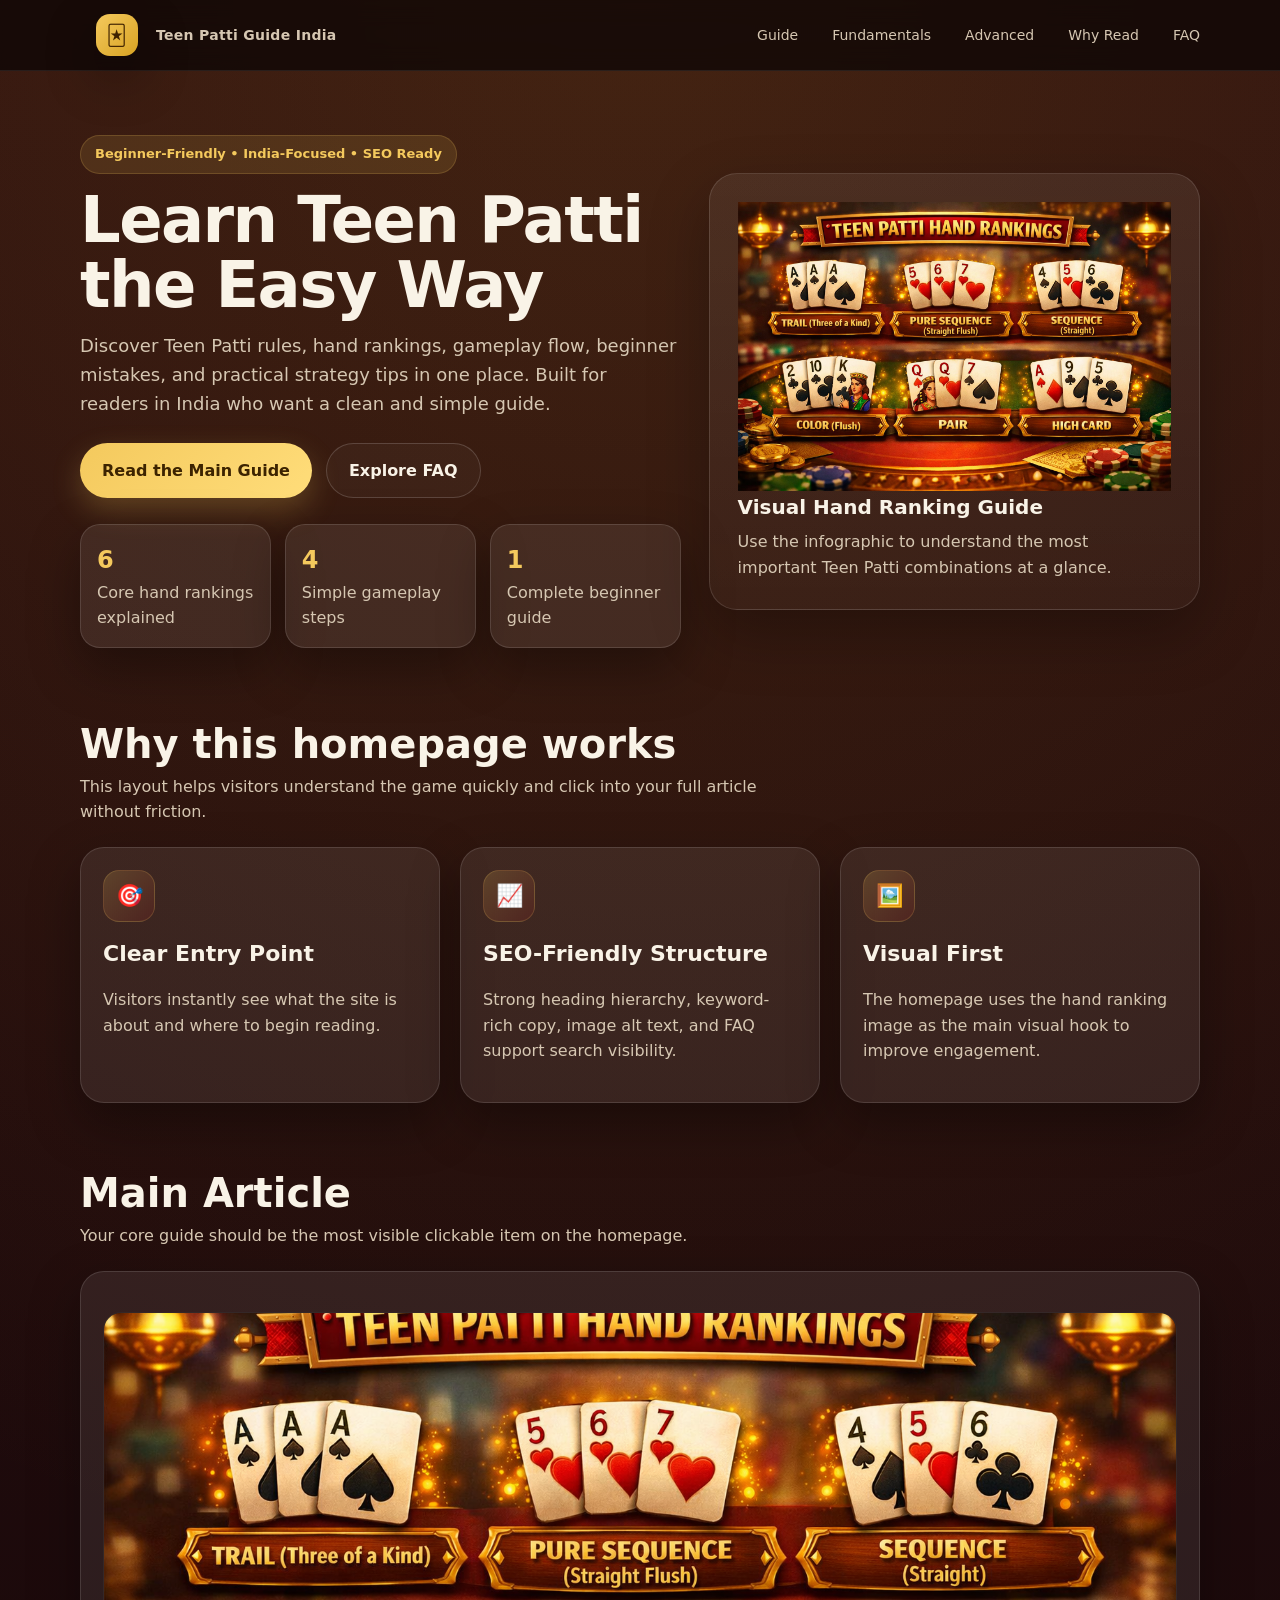
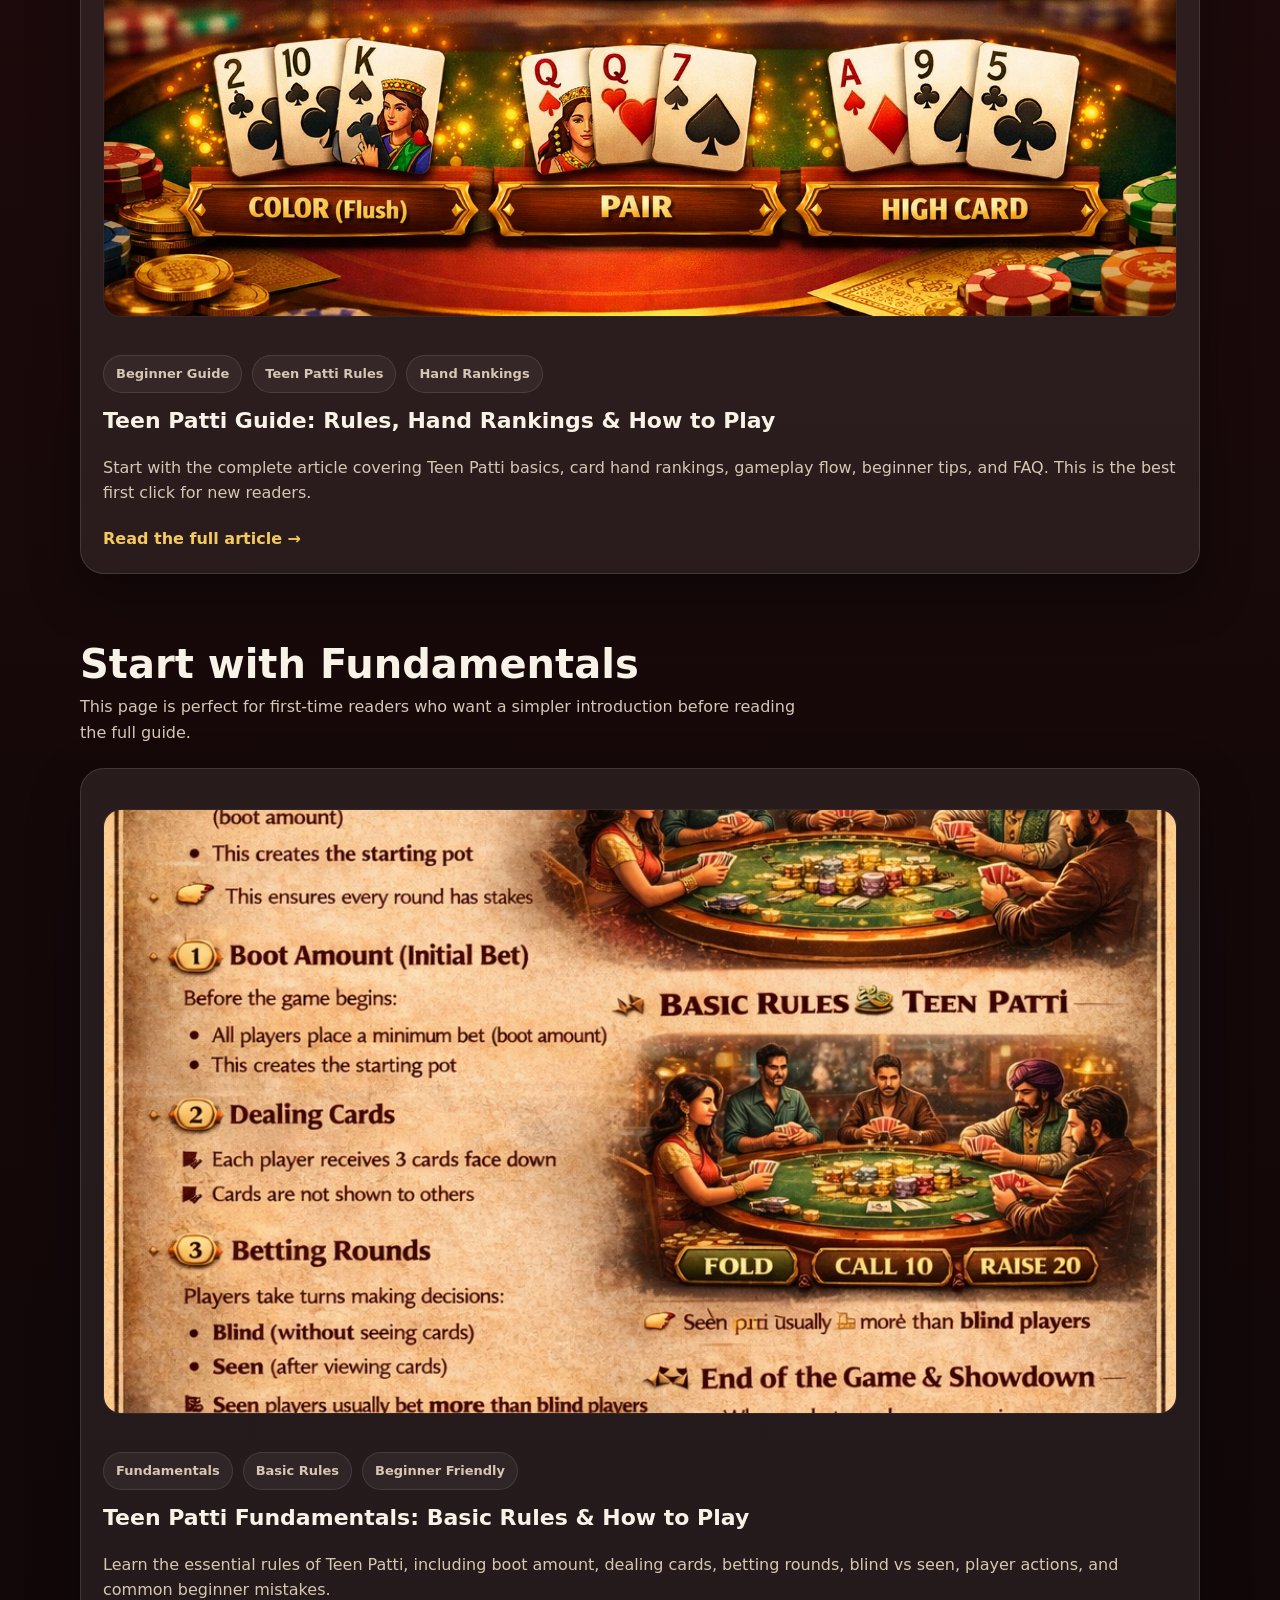
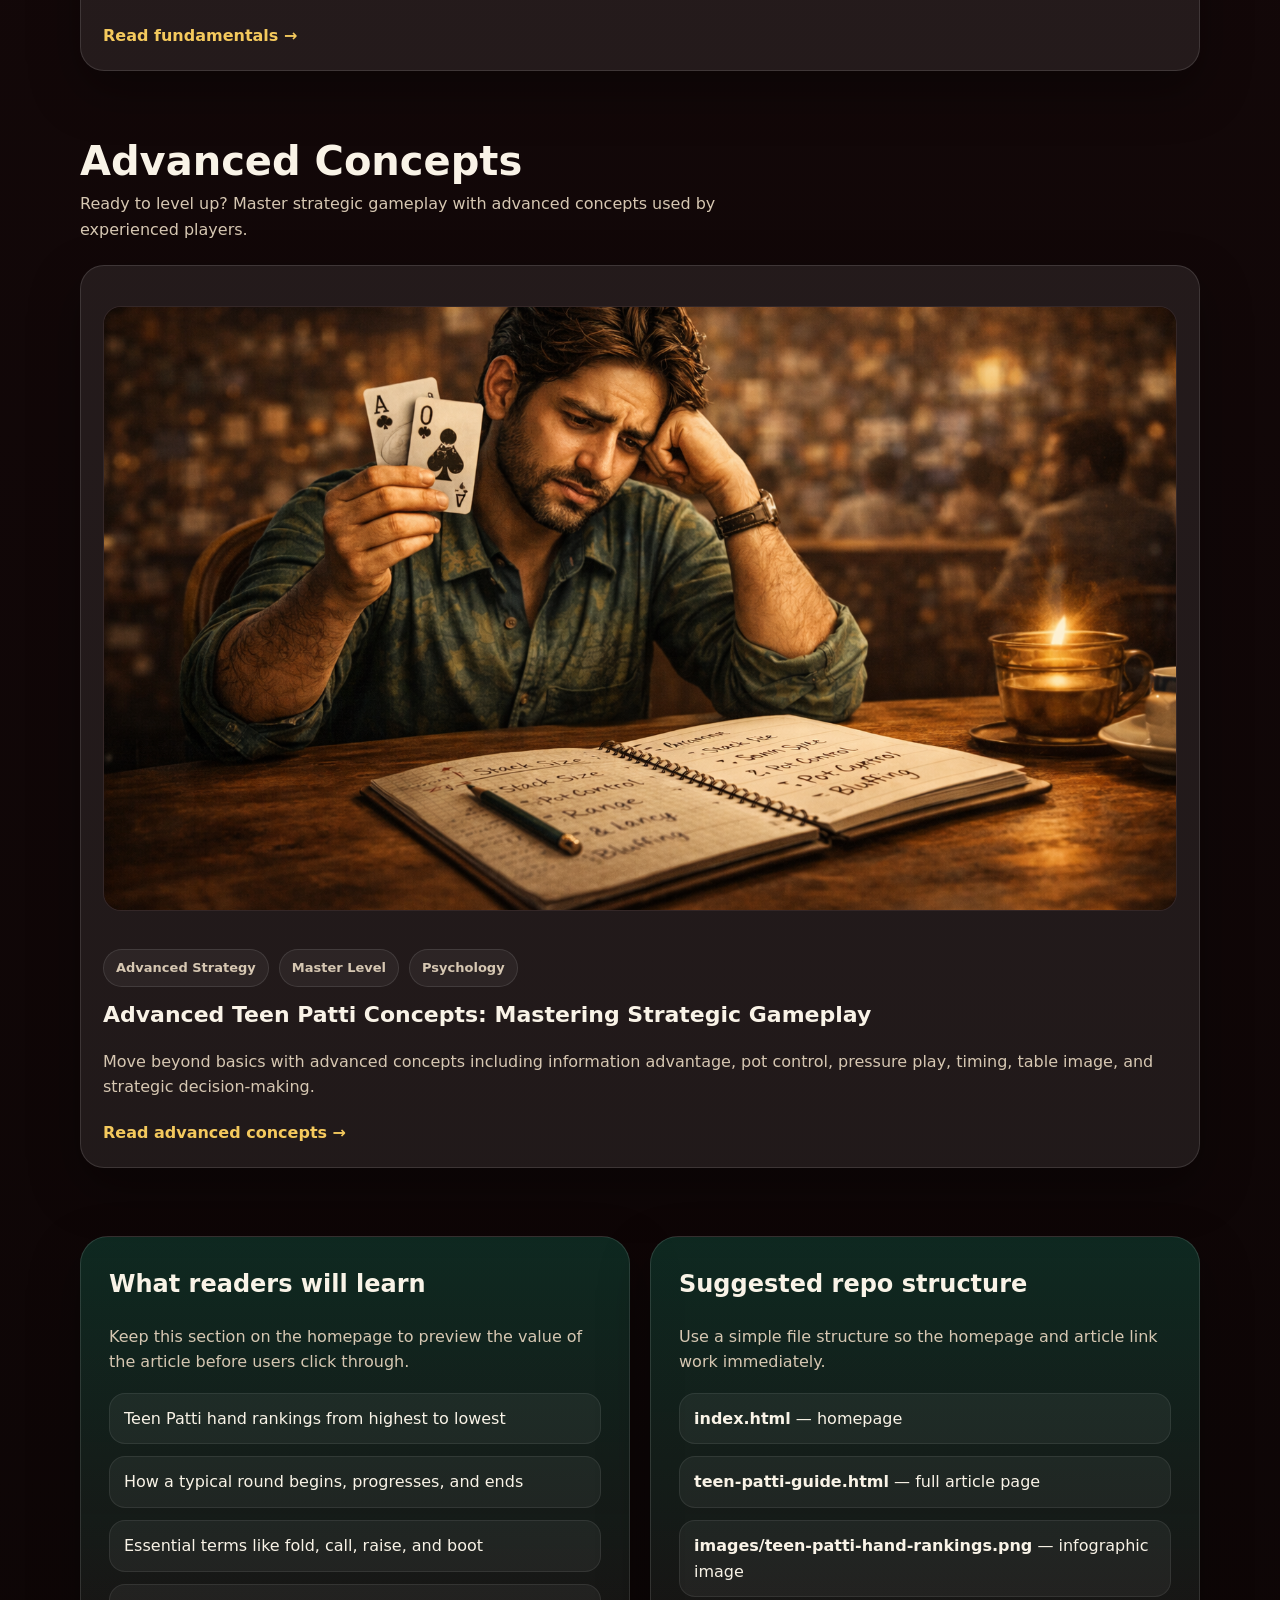
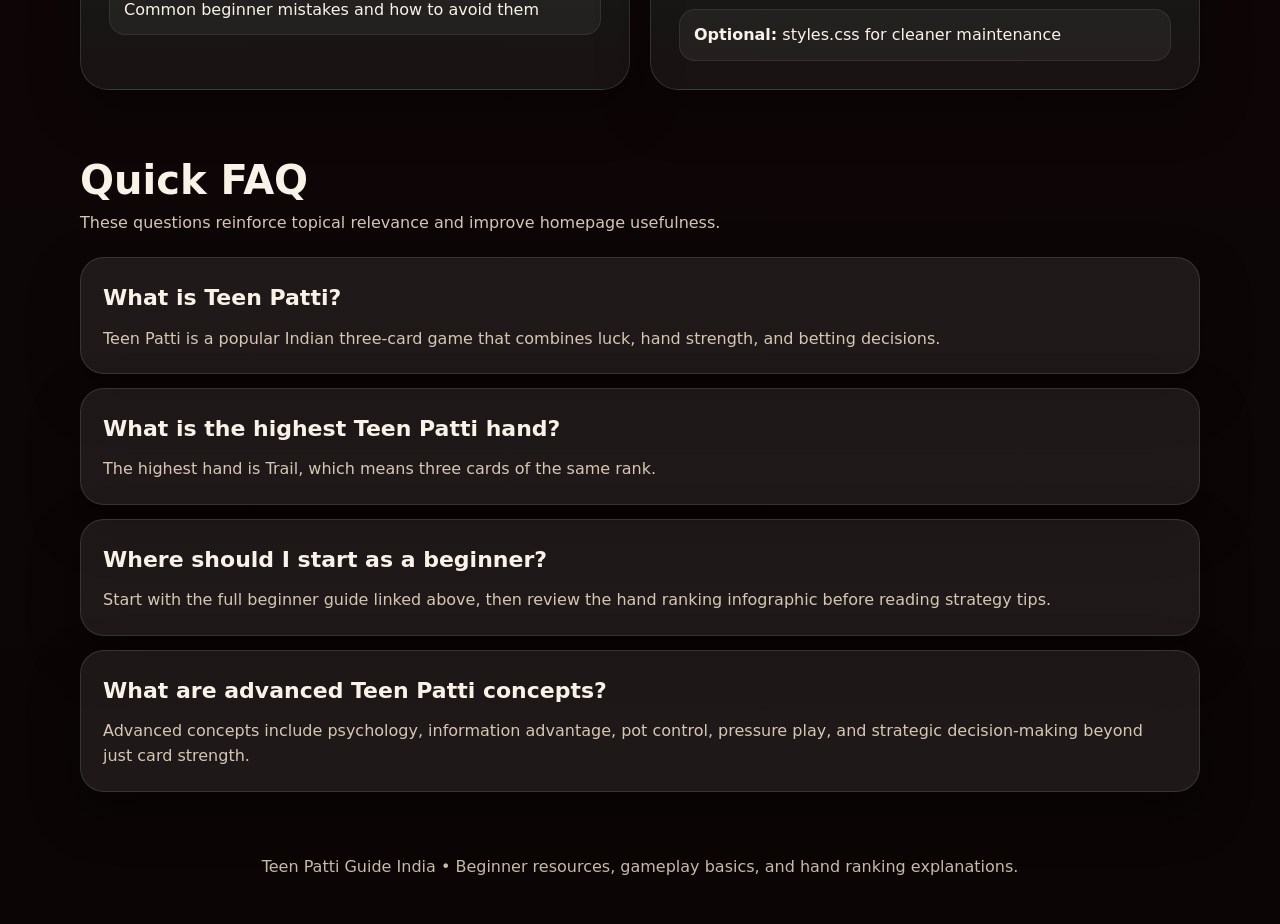
==== commit b4465d8e: "feat: 更新内容与导航，添加高级概念部分 - 在导航栏添加"基础"和"高级"链接 - 新增高级概念章节及相关内容 - 更新决策指南图片引用 - 修复HTML实体转义问题 - 添加常见问题解答" ====
--- a/index.html
+++ b/index.html
@@ -17,6 +17,8 @@
       </a>
       <nav class="nav-links">
         <a href="#guide">Guide</a>
+        <a href="#fundamentals">Fundamentals</a>
+        <a href="#advanced">Advanced</a>
         <a href="#features">Why Read</a>
         <a href="#faq">FAQ</a>
       </nav>
@@ -139,11 +141,40 @@
               <span class="chip">Basic Rules</span>
               <span class="chip">Beginner Friendly</span>
             </div>
-            <h3>Teen Patti Fundamentals: Basic Rules & How to Play</h3>
+            <h3>Teen Patti Fundamentals: Basic Rules &amp; How to Play</h3>
             <p class="muted">
               Learn the essential rules of Teen Patti, including boot amount, dealing cards, betting rounds, blind vs seen, player actions, and common beginner mistakes.
             </p>
             <a class="article-link" href="./fundamentals.html">Read fundamentals →</a>
+          </div>
+        </article>
+      </div>
+    </section>
+
+    <section class="section" id="advanced">
+      <div class="container">
+        <div class="section-title">
+          <div>
+            <h2>Advanced Concepts</h2>
+            <p>Ready to level up? Master strategic gameplay with advanced concepts used by experienced players.</p>
+          </div>
+        </div>
+
+        <article class="article-card">
+          <div class="article-thumb">
+            <img src="./assets/images/advanced-concepts.png" alt="Advanced Teen Patti strategy concepts showing strategic thinking and decision-making" />
+          </div>
+          <div>
+            <div class="article-meta">
+              <span class="chip">Advanced Strategy</span>
+              <span class="chip">Master Level</span>
+              <span class="chip">Psychology</span>
+            </div>
+            <h3>Advanced Teen Patti Concepts: Mastering Strategic Gameplay</h3>
+            <p class="muted">
+              Move beyond basics with advanced concepts including information advantage, pot control, pressure play, timing, table image, and strategic decision-making.
+            </p>
+            <a class="article-link" href="./advanced-concepts.html">Read advanced concepts →</a>
           </div>
         </article>
       </div>
@@ -197,6 +228,10 @@
             <h3>Where should I start as a beginner?</h3>
             <p>Start with the full beginner guide linked above, then review the hand ranking infographic before reading strategy tips.</p>
           </article>
+          <article class="faq-card">
+            <h3>What are advanced Teen Patti concepts?</h3>
+            <p>Advanced concepts include psychology, information advantage, pot control, pressure play, and strategic decision-making beyond just card strength.</p>
+          </article>
         </div>
       </div>
     </section>
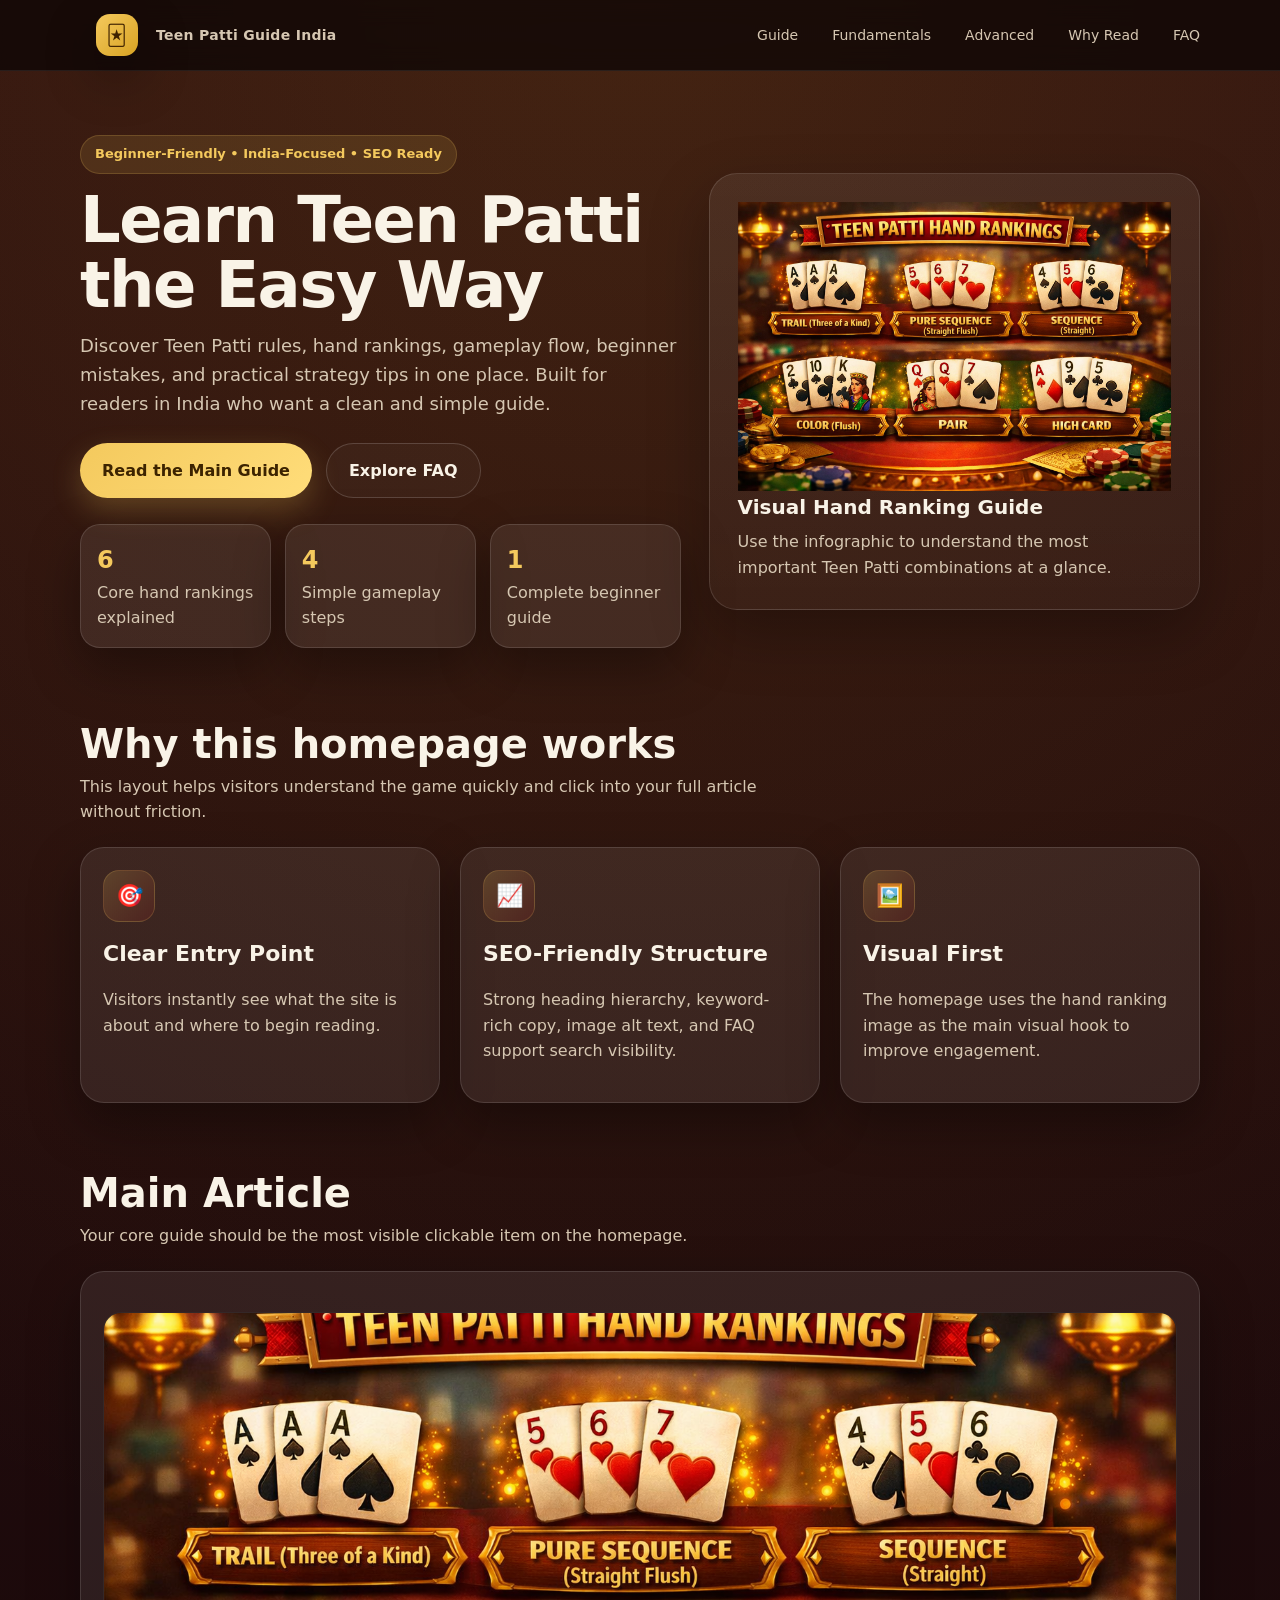
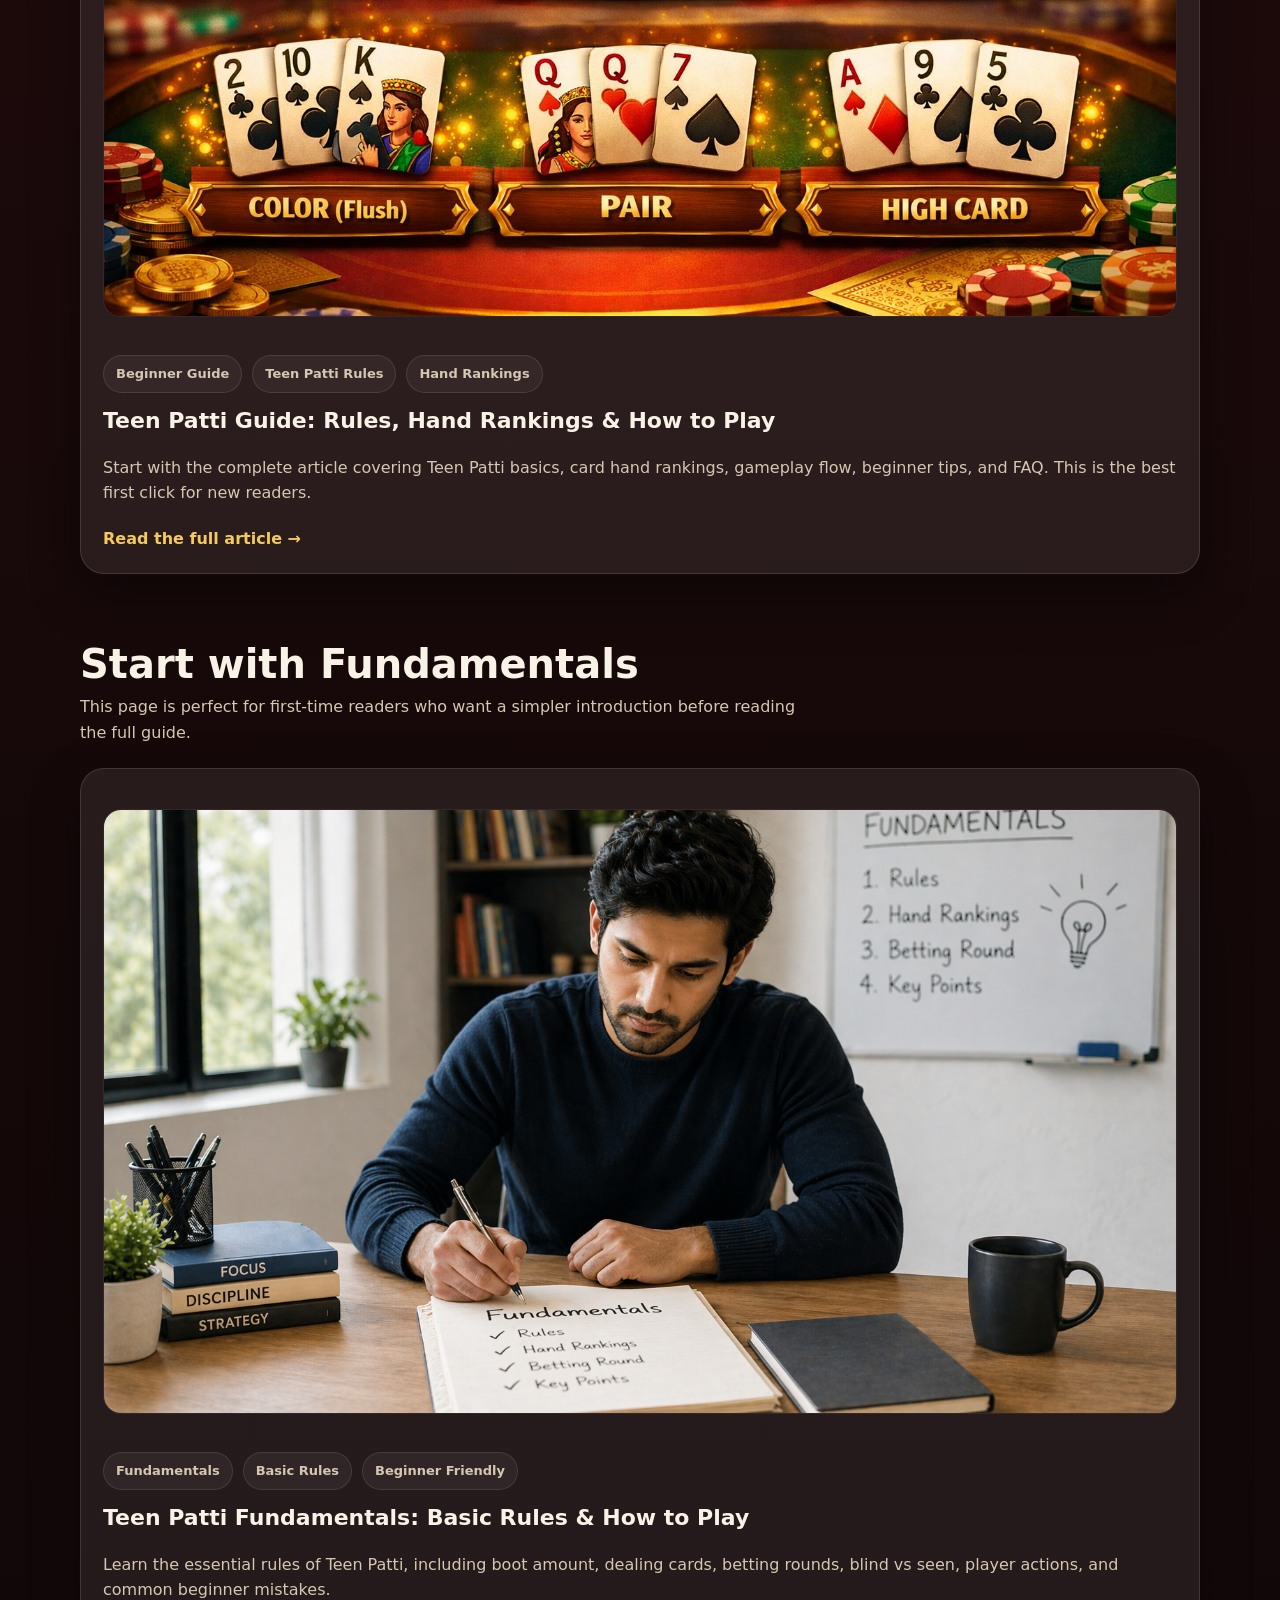
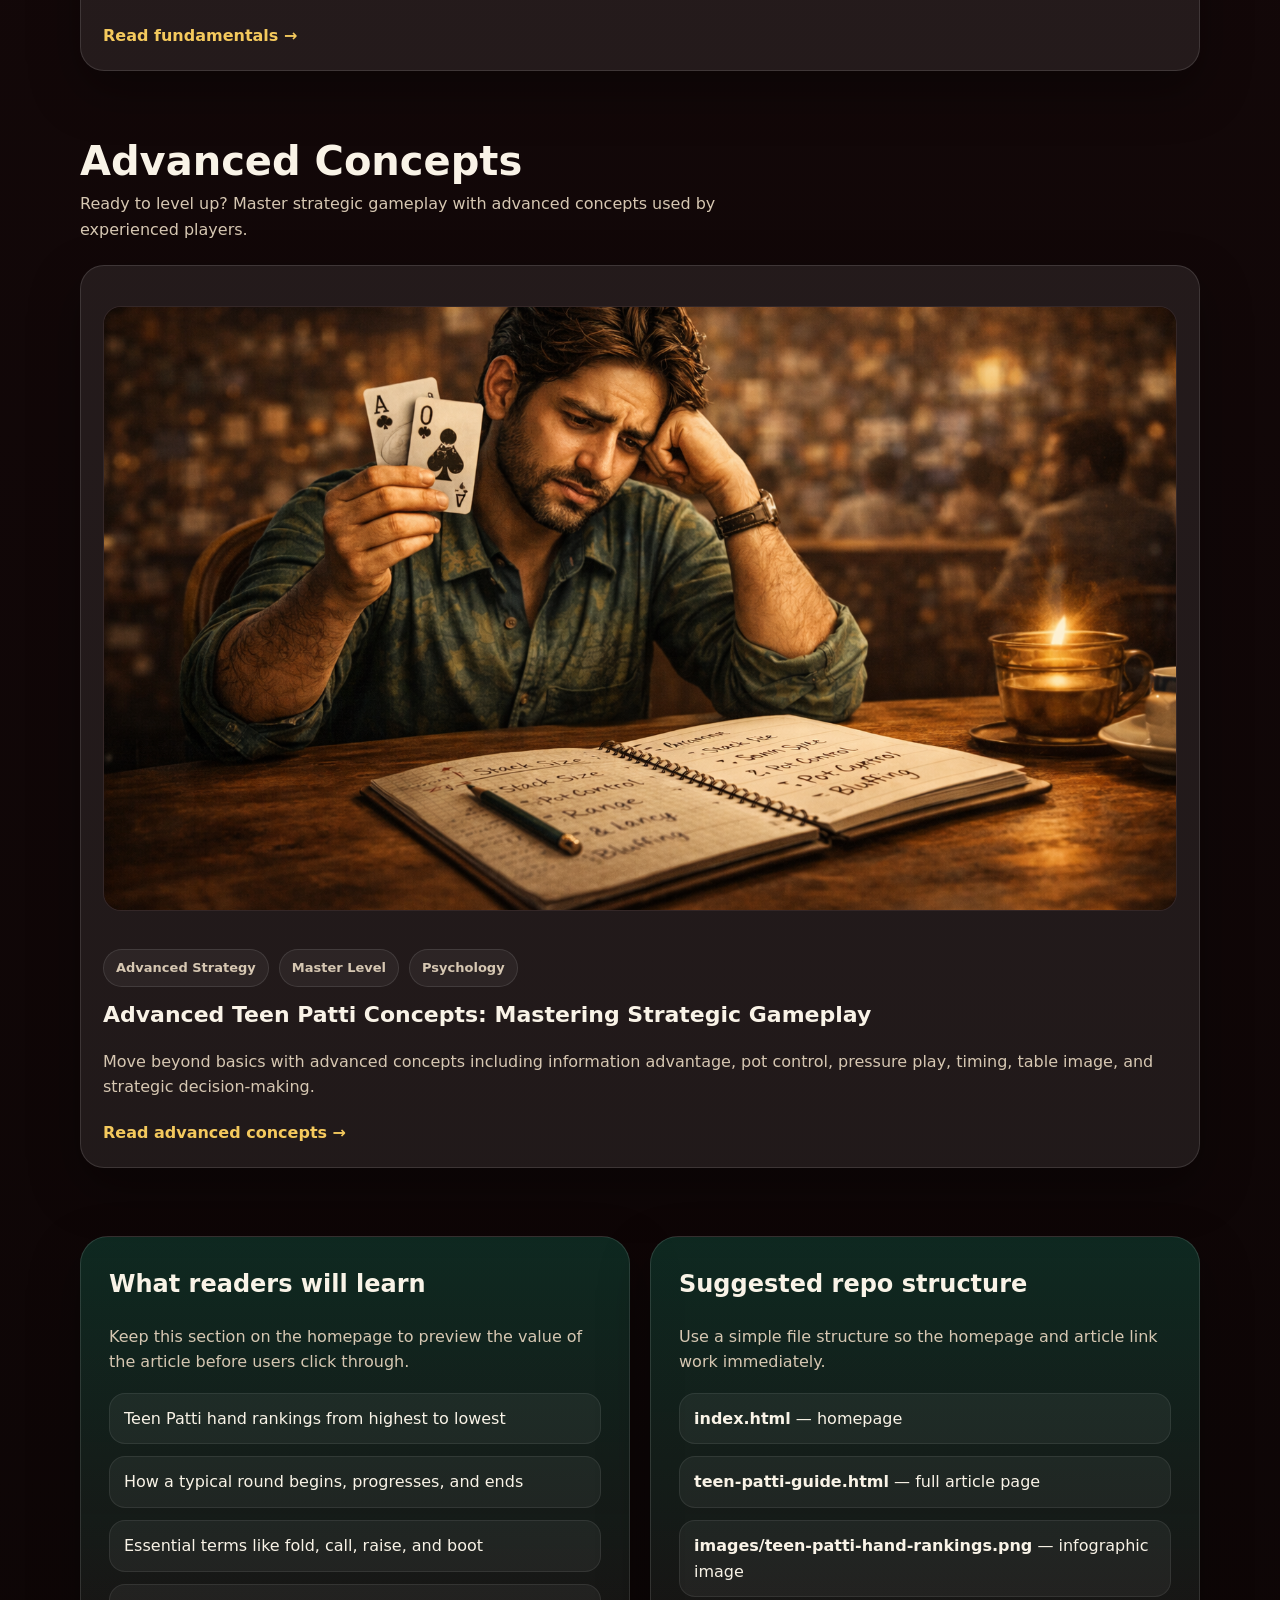
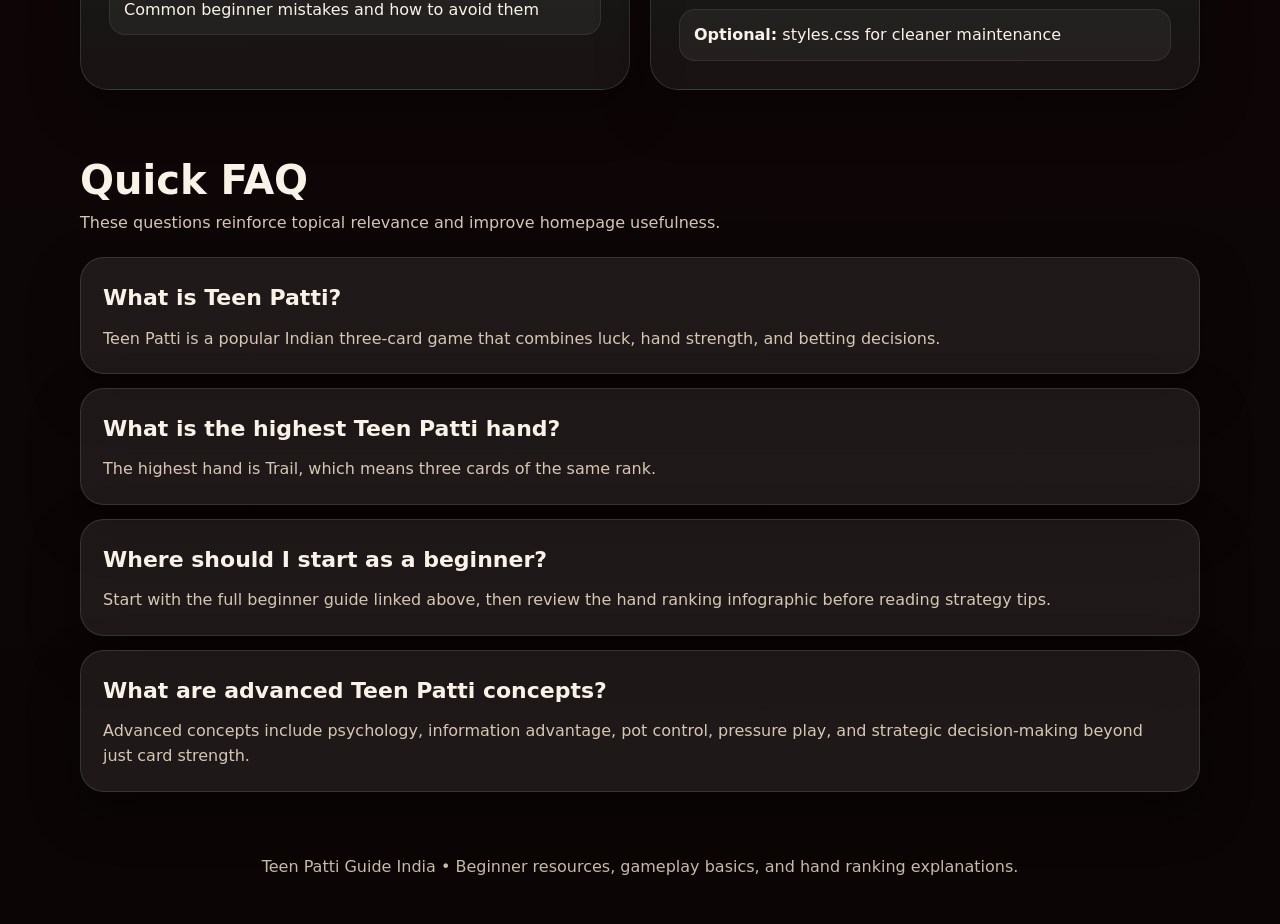
==== commit 34d89ece: "docs: 更新图片引用和内容文档 更新了多个图片文件并修正了相关文档中对这些图片的引用路径。同时扩展了scenarios.md和game-awareness.md的内容，添加了更详细的游戏策略和情景" ====
--- a/index.html
+++ b/index.html
@@ -133,7 +133,7 @@
 
         <article class="article-card">
           <div class="article-thumb">
-            <img src="./assets/images/teen-patti-fundamentals.png" alt="Teen Patti fundamentals guide showing rules, gameplay and betting flow" />
+            <img src="./assets/images/fundamentals.png" alt="Teen Patti fundamentals guide showing rules, gameplay and betting flow" />
           </div>
           <div>
             <div class="article-meta">
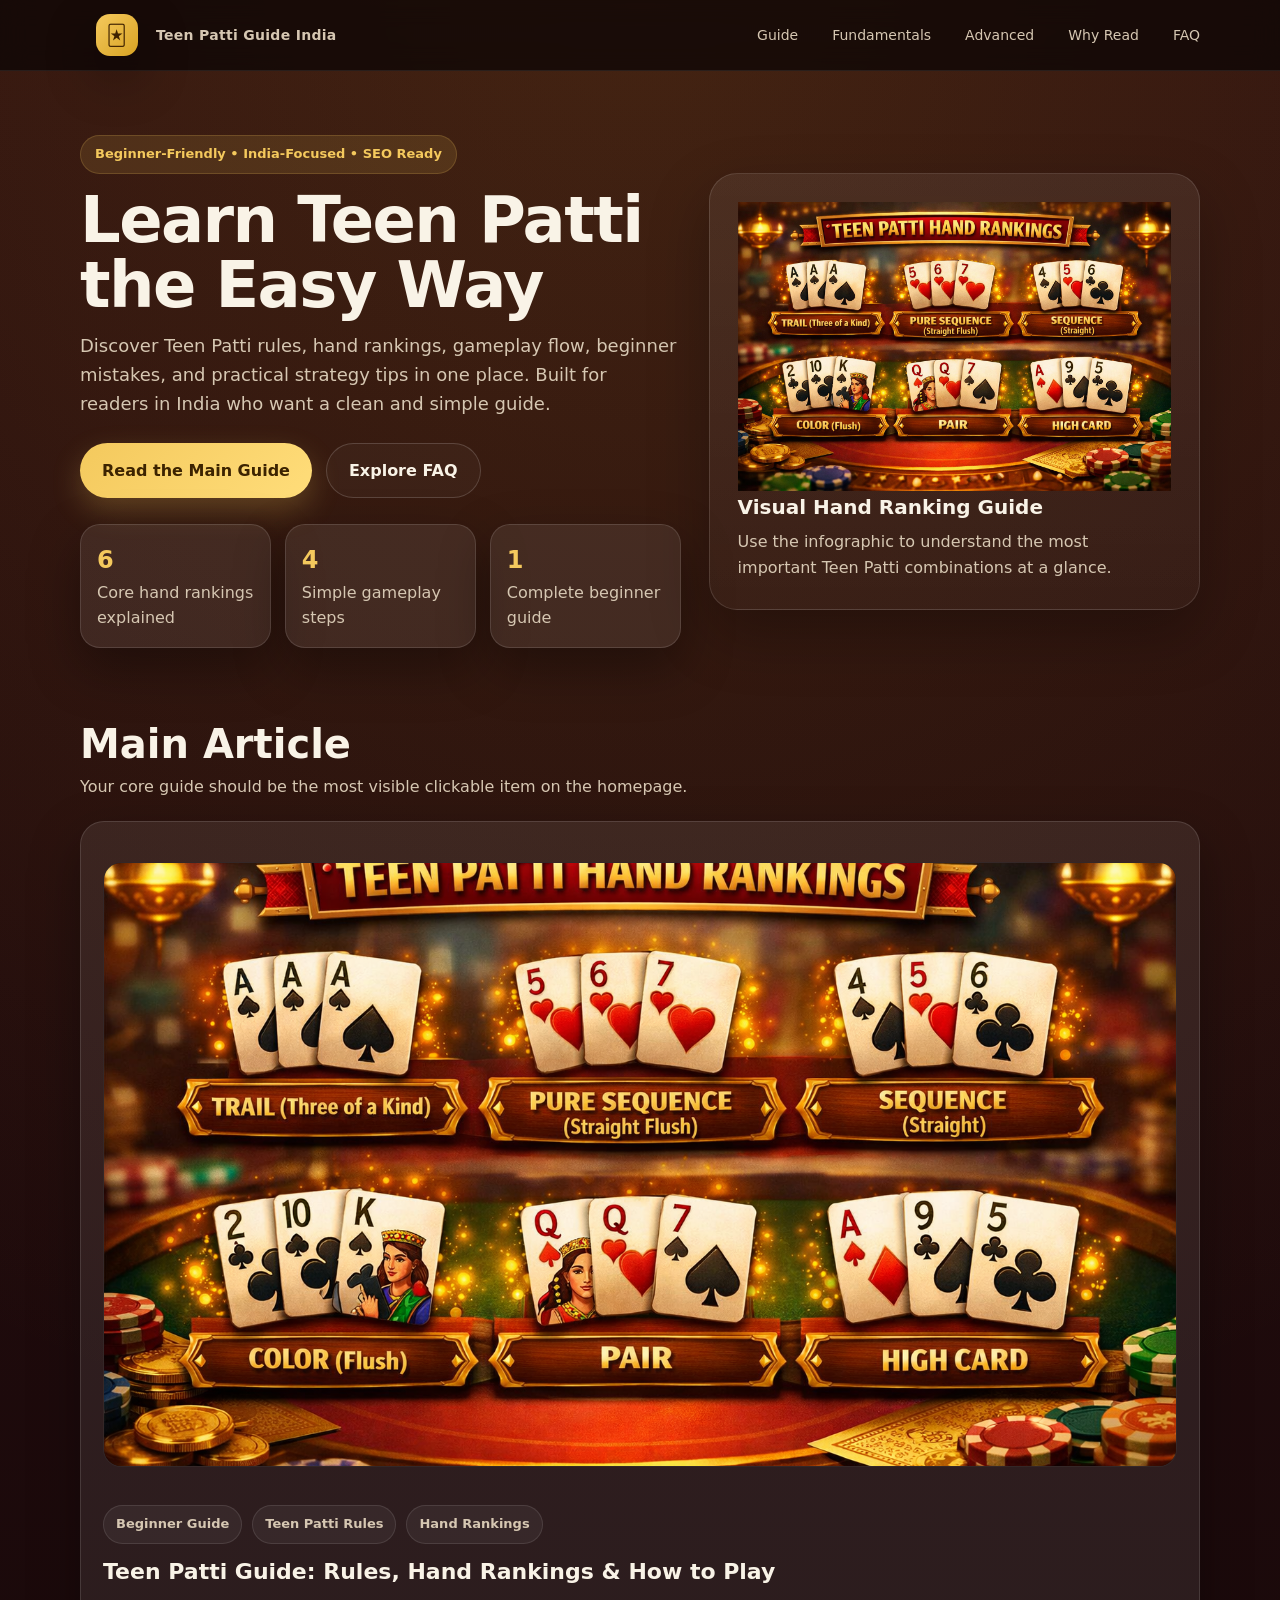
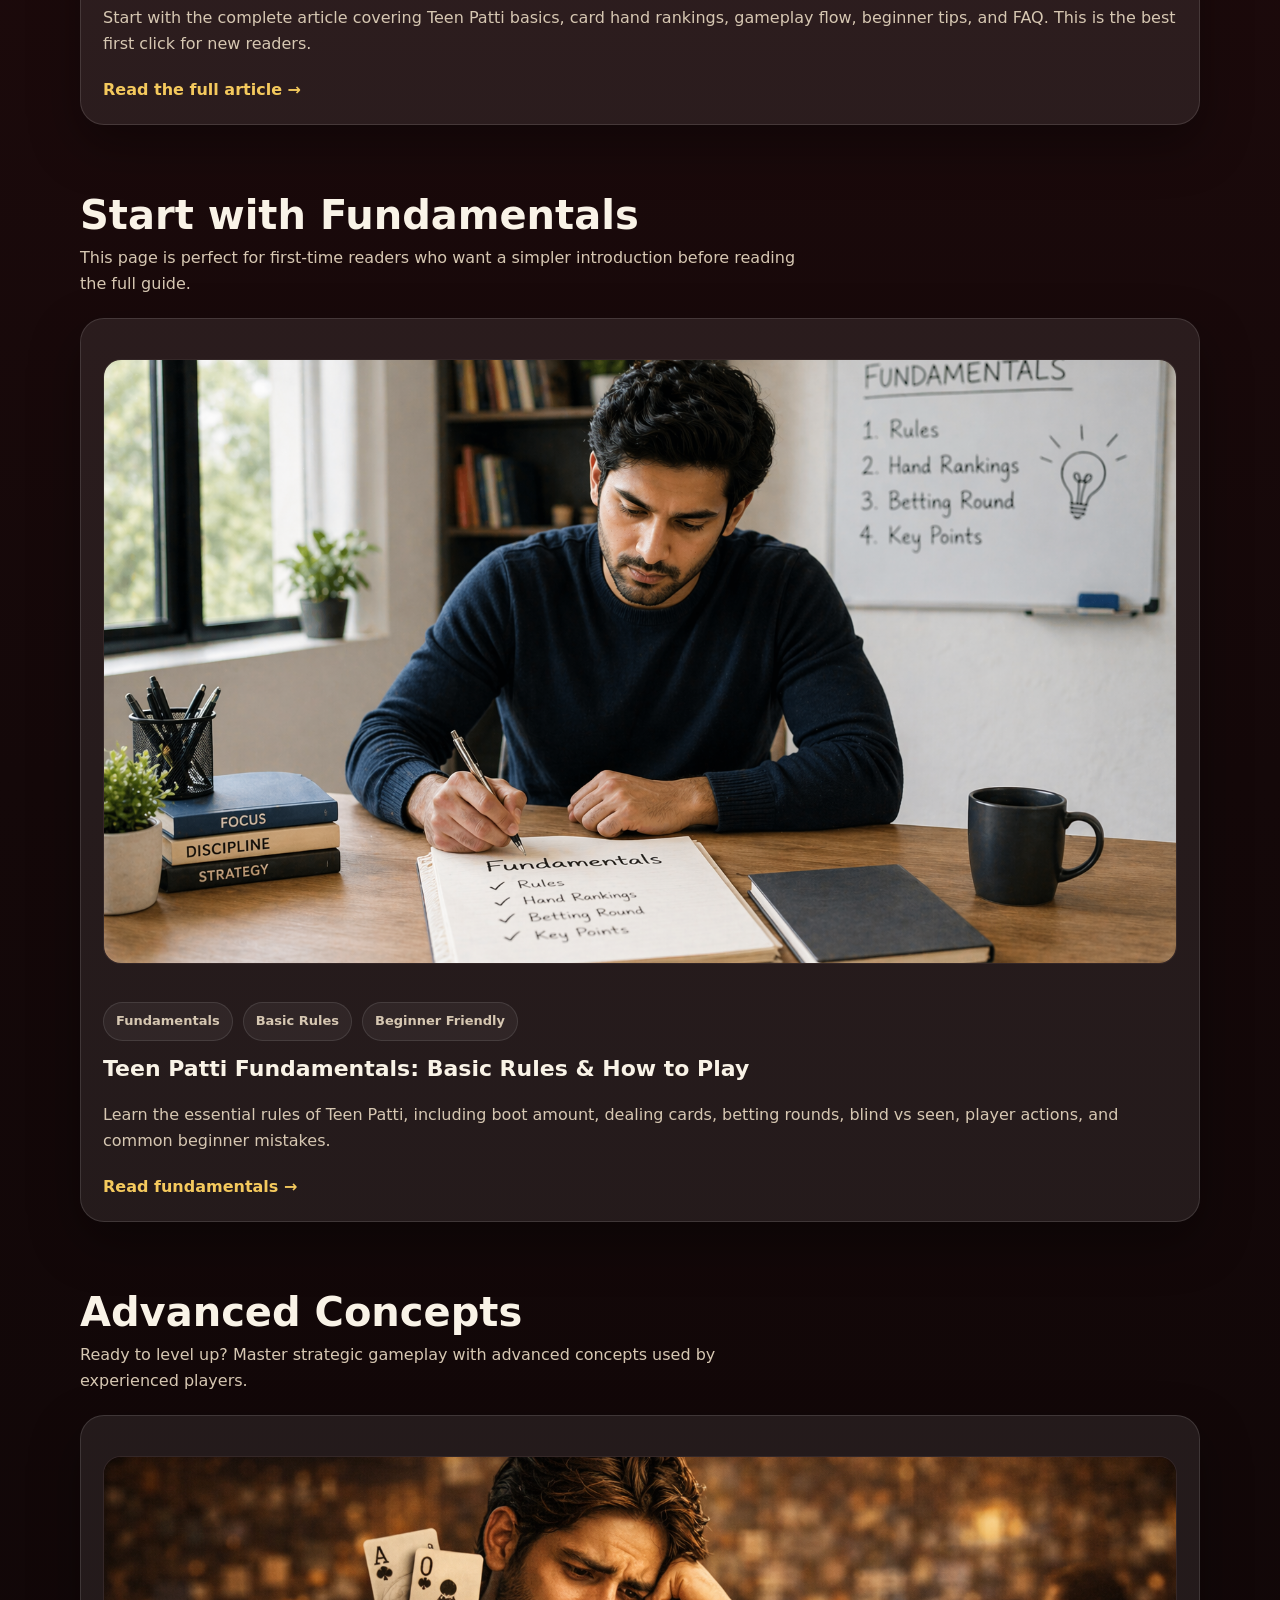
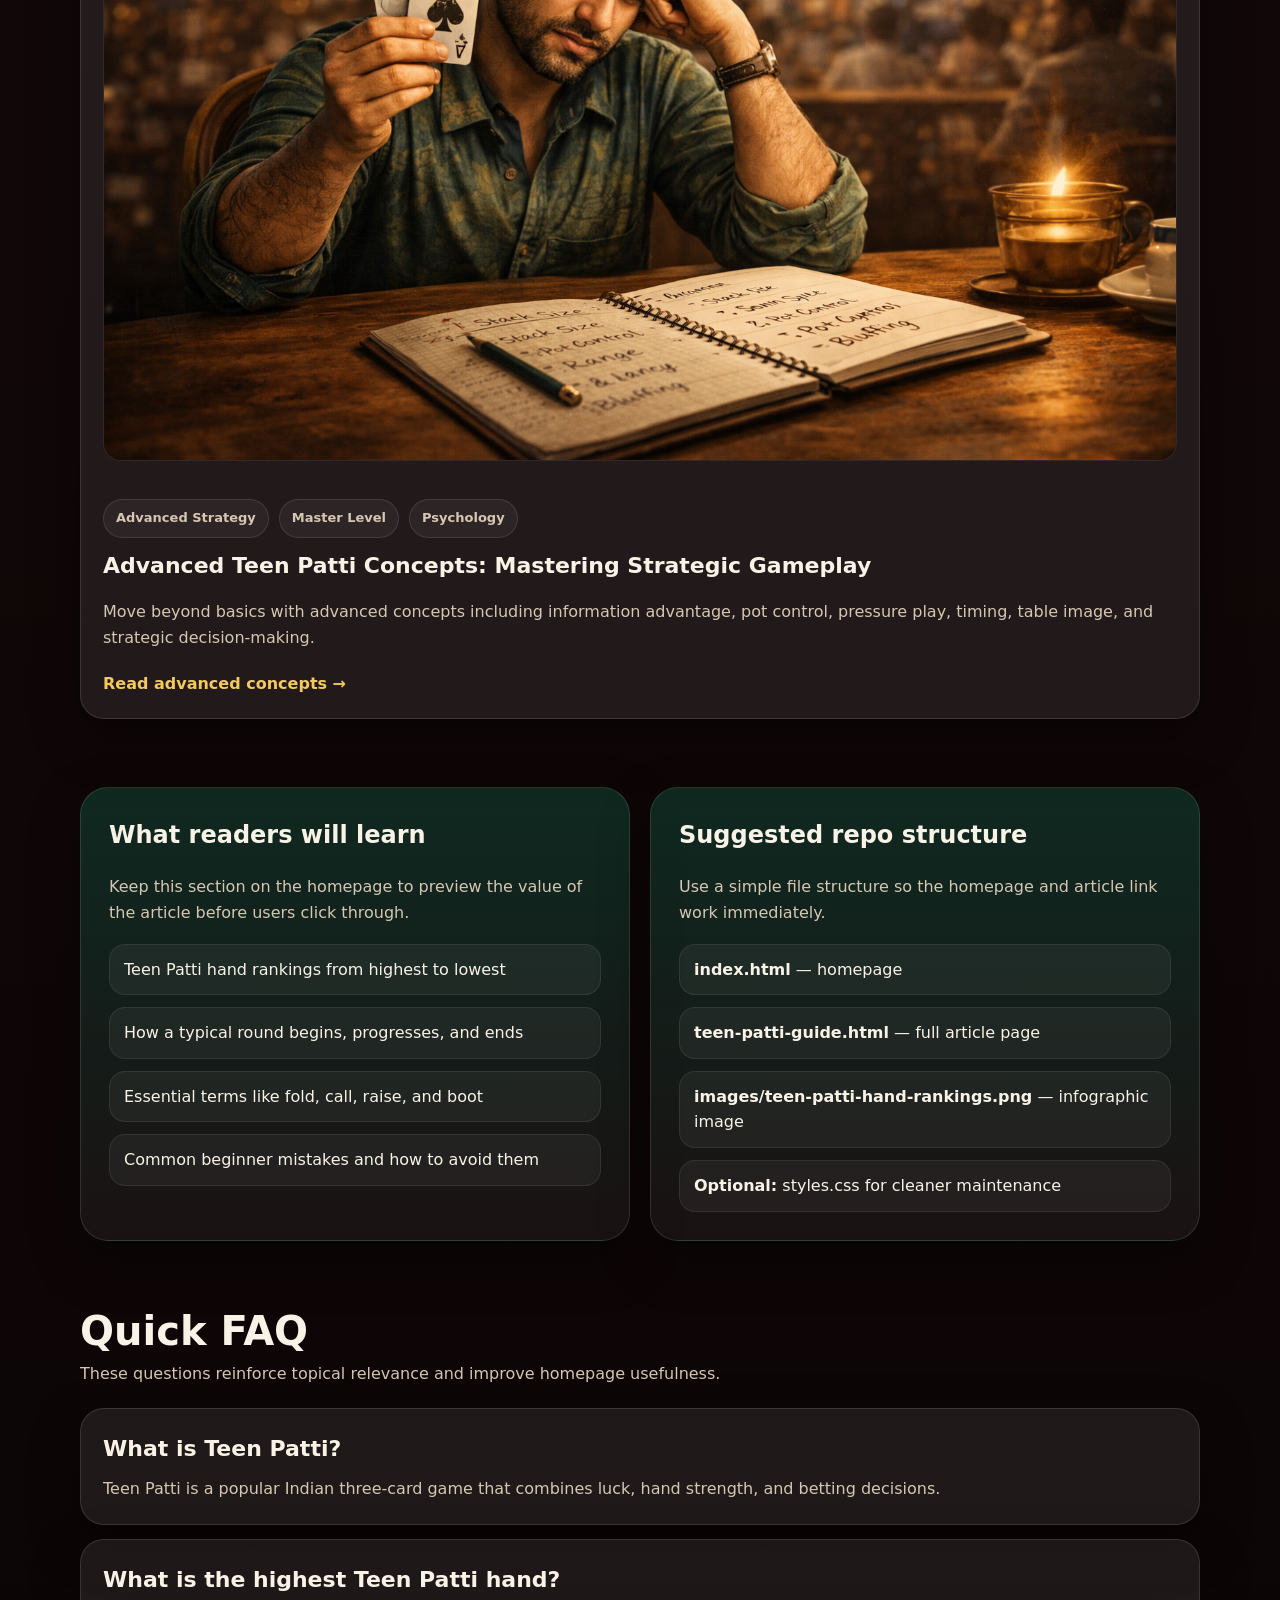
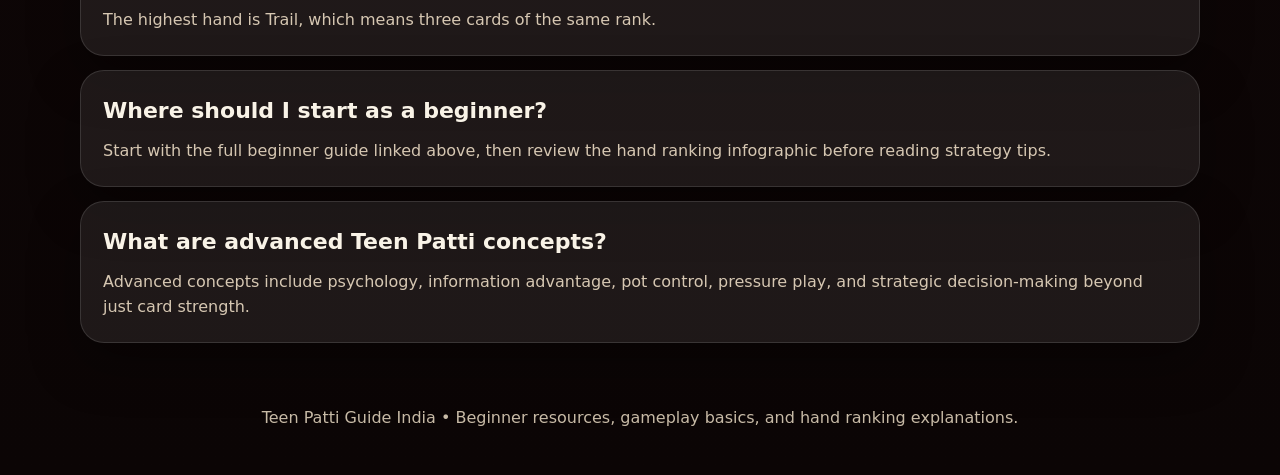
==== commit b13275ca: "docs: 更新模式识别内容并移除首页特性部分 更新了模式识别文档内容，添加了详细的行为分析和策略指南 移除了首页中不再需要的特性展示部分" ====
--- a/index.html
+++ b/index.html
@@ -64,35 +64,6 @@
       </div>
     </section>
 
-    <section class="section" id="features">
-      <div class="container">
-        <div class="section-title">
-          <div>
-            <h2>Why this homepage works</h2>
-            <p>This layout helps visitors understand the game quickly and click into your full article without friction.</p>
-          </div>
-        </div>
-
-        <div class="grid-3">
-          <article class="feature-card">
-            <div class="feature-icon">🎯</div>
-            <h3>Clear Entry Point</h3>
-            <p class="muted">Visitors instantly see what the site is about and where to begin reading.</p>
-          </article>
-          <article class="feature-card">
-            <div class="feature-icon">📈</div>
-            <h3>SEO-Friendly Structure</h3>
-            <p class="muted">Strong heading hierarchy, keyword-rich copy, image alt text, and FAQ support search visibility.</p>
-          </article>
-          <article class="feature-card">
-            <div class="feature-icon">🖼️</div>
-            <h3>Visual First</h3>
-            <p class="muted">The homepage uses the hand ranking image as the main visual hook to improve engagement.</p>
-          </article>
-        </div>
-      </div>
-    </section>
-
     <section class="section" id="guide">
       <div class="container">
         <div class="section-title">
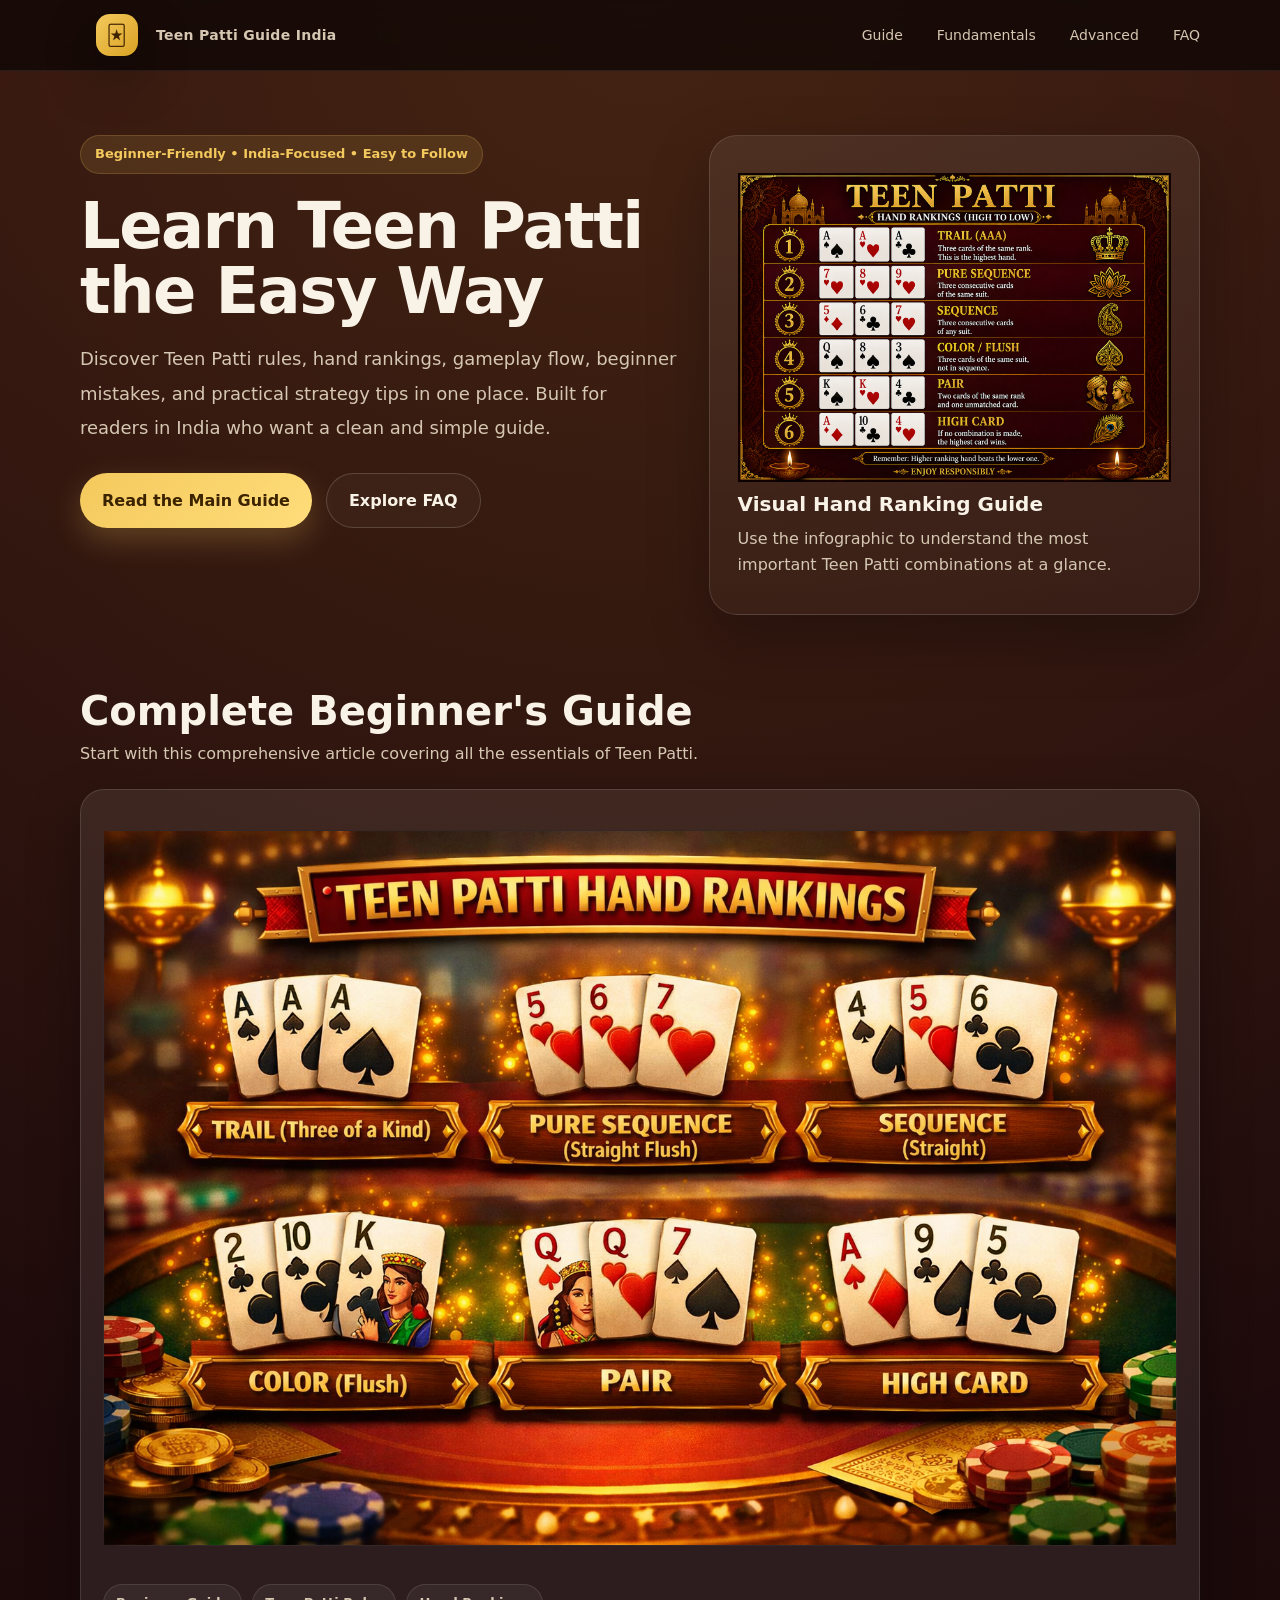
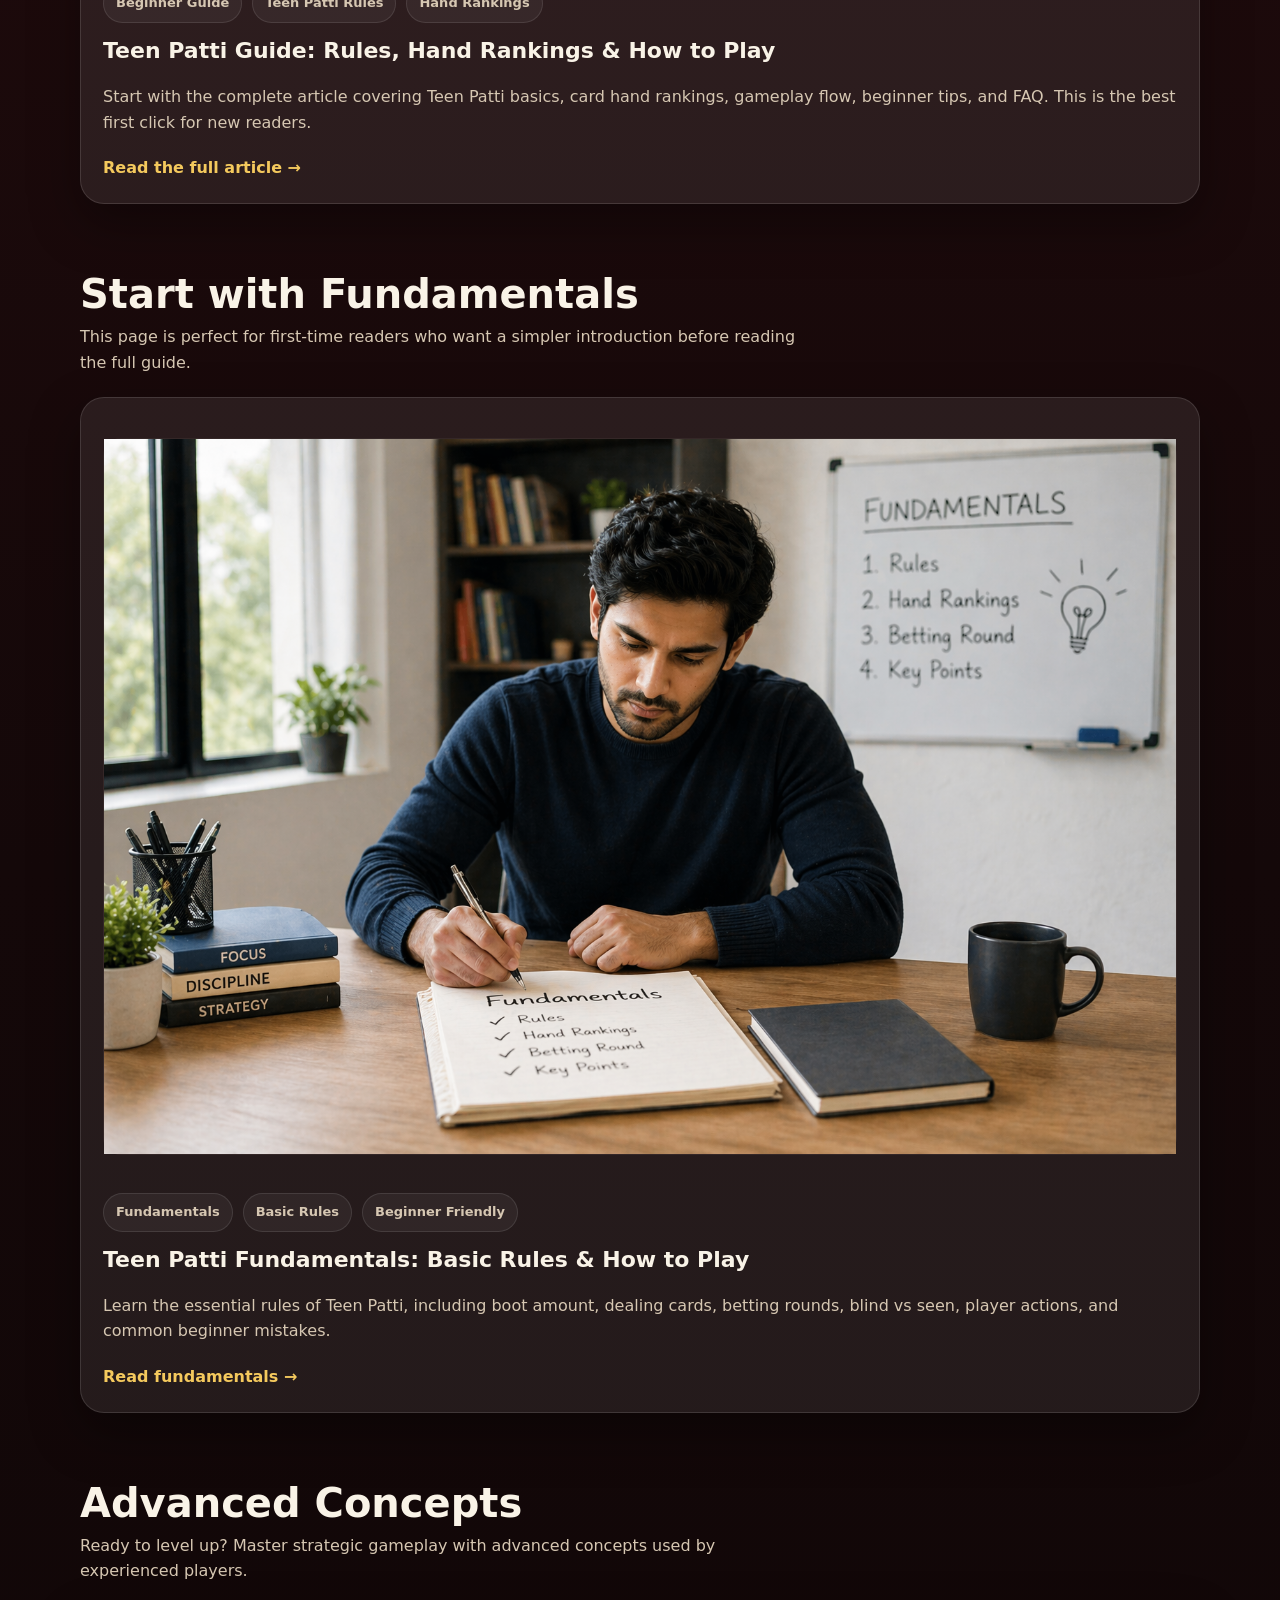
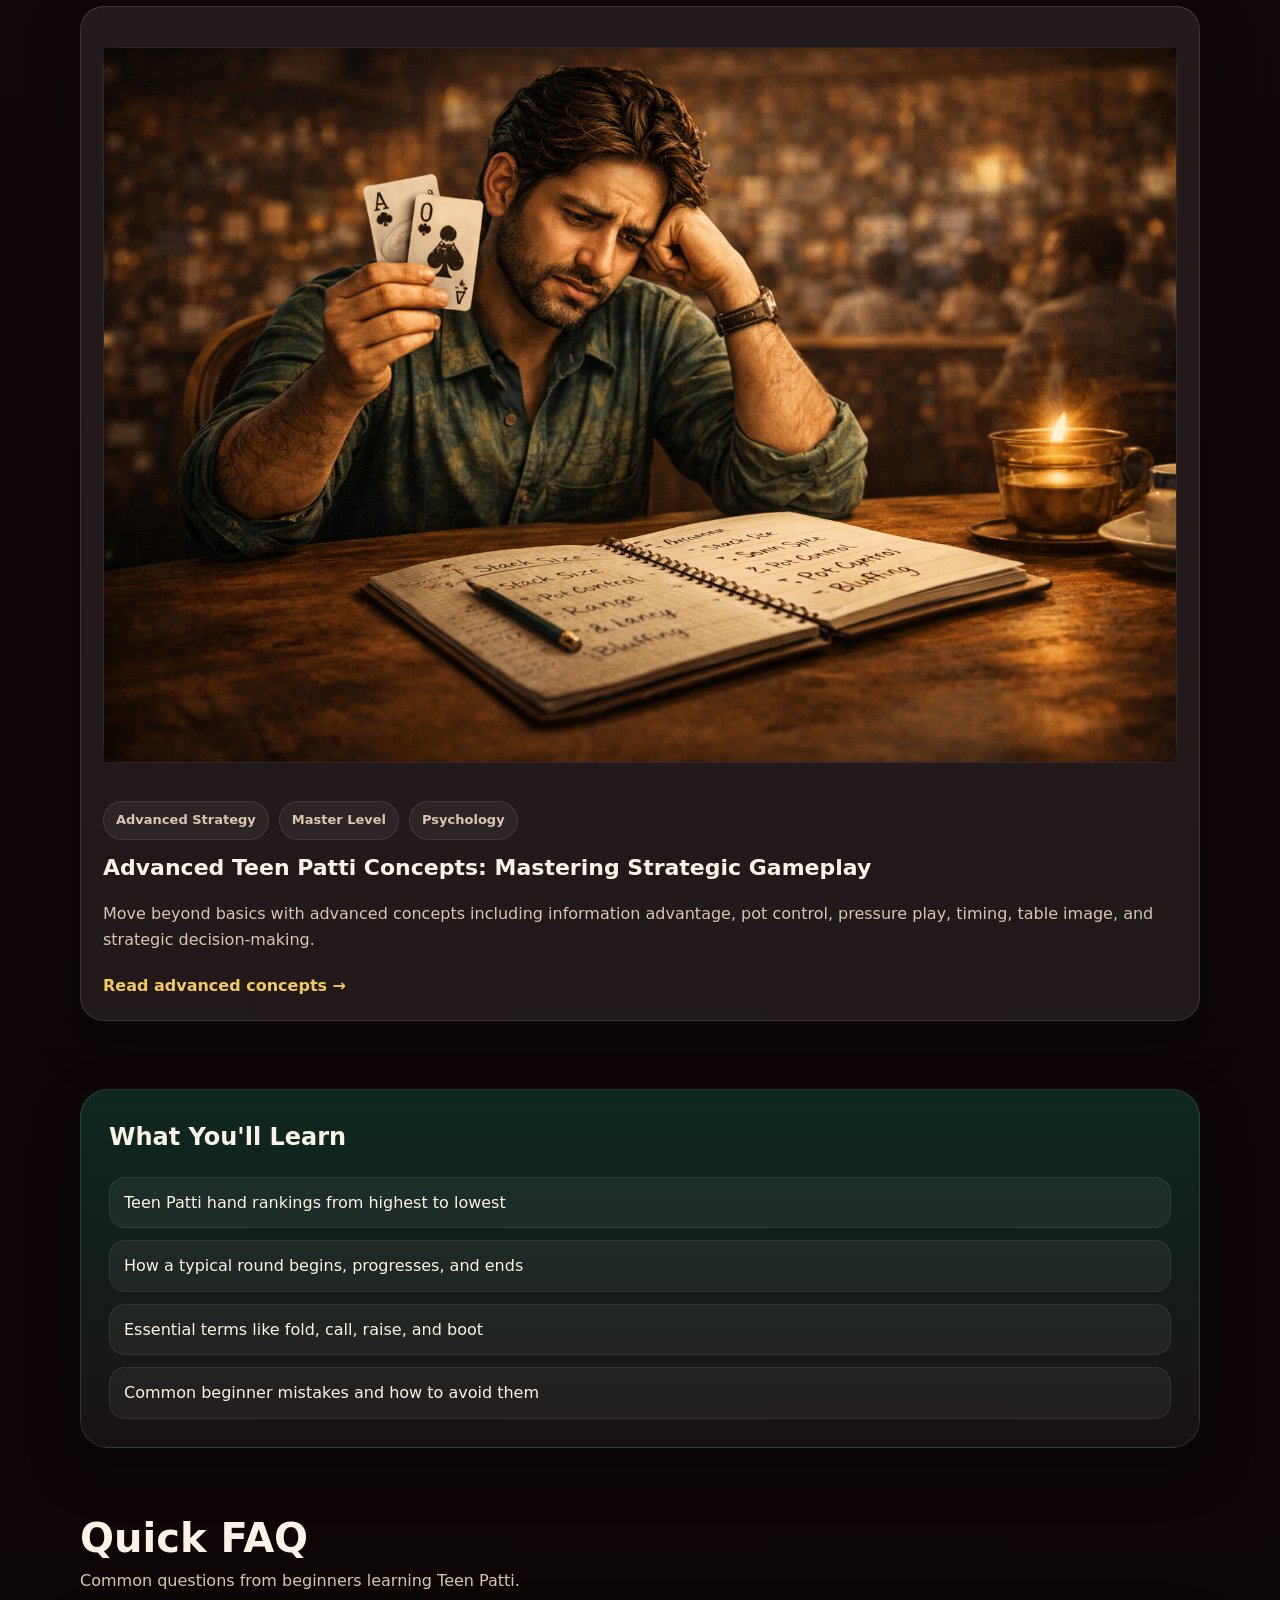
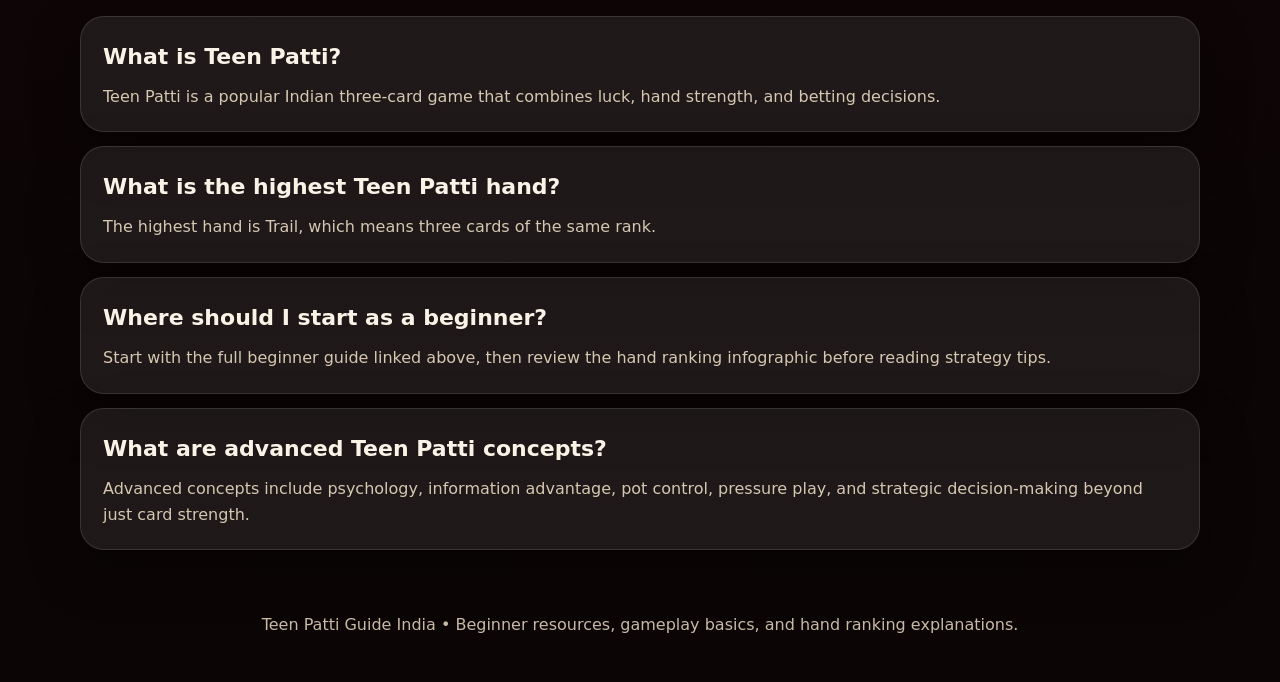
==== commit 2c6a792d: "feat: 更新游戏指南内容和样式，优化页面布局 - 新增手牌排名、玩法风格和策略思考的详细指南 - 调整英雄卡片和文章缩略图的样式 - 优化页面布局和响应式设计 - 移除不必要的统计模块 - 更新导" ====
--- a/index.html
+++ b/index.html
@@ -19,7 +19,6 @@
         <a href="#guide">Guide</a>
         <a href="#fundamentals">Fundamentals</a>
         <a href="#advanced">Advanced</a>
-        <a href="#features">Why Read</a>
         <a href="#faq">FAQ</a>
       </nav>
     </div>
@@ -29,7 +28,7 @@
     <section class="hero">
       <div class="container hero-grid">
         <div>
-          <span class="eyebrow">Beginner-Friendly • India-Focused • SEO Ready</span>
+          <span class="eyebrow">Beginner-Friendly • India-Focused • Easy to Follow</span>
           <h1>Learn Teen Patti the Easy Way</h1>
           <p>
             Discover Teen Patti rules, hand rankings, gameplay flow, beginner mistakes, and practical strategy tips in one place. Built for readers in India who want a clean and simple guide.
@@ -38,26 +37,12 @@
             <a class="cta-btn" href="#guide">Read the Main Guide</a>
             <a class="ghost-btn" href="#faq">Explore FAQ</a>
           </div>
-          <div class="hero-stats">
-            <div class="stat">
-              <strong>6</strong>
-              <span class="muted">Core hand rankings explained</span>
-            </div>
-            <div class="stat">
-              <strong>4</strong>
-              <span class="muted">Simple gameplay steps</span>
-            </div>
-            <div class="stat">
-              <strong>1</strong>
-              <span class="muted">Complete beginner guide</span>
-            </div>
-          </div>
         </div>
 
         <div class="hero-card">
-          <img src="./assets/images/teen-patti-hand-ranking.png" alt="Teen Patti hand rankings infographic showing trail, pure sequence, sequence, color, pair and high card" />
+          <img src="./assets/images/hand-ranking.png" alt="Teen Patti hand rankings infographic showing trail, pure sequence, sequence, color, pair and high card" />
           <div class="hero-card-overlay">
-            <strong style="display:block; font-size: 20px; margin-bottom: 6px;">Visual Hand Ranking Guide</strong>
+            <strong style="display:block; font-size: 20px; margin-top: 6px;margin-bottom: 6px;">Visual Hand Ranking Guide</strong>
             <span class="muted">Use the infographic to understand the most important Teen Patti combinations at a glance.</span>
           </div>
         </div>
@@ -68,8 +53,8 @@
       <div class="container">
         <div class="section-title">
           <div>
-            <h2>Main Article</h2>
-            <p>Your core guide should be the most visible clickable item on the homepage.</p>
+            <h2>Complete Beginner's Guide</h2>
+            <p>Start with this comprehensive article covering all the essentials of Teen Patti.</p>
           </div>
         </div>
 
@@ -154,24 +139,12 @@
     <section class="section">
       <div class="container highlight">
         <div class="highlight-panel">
-          <h2 style="margin-top:0;">What readers will learn</h2>
-          <p class="muted">Keep this section on the homepage to preview the value of the article before users click through.</p>
+          <h2 style="margin-top:0;">What You'll Learn</h2>
           <ul class="highlight-list">
             <li>Teen Patti hand rankings from highest to lowest</li>
             <li>How a typical round begins, progresses, and ends</li>
             <li>Essential terms like fold, call, raise, and boot</li>
             <li>Common beginner mistakes and how to avoid them</li>
-          </ul>
-        </div>
-
-        <div class="highlight-panel">
-          <h2 style="margin-top:0;">Suggested repo structure</h2>
-          <p class="muted">Use a simple file structure so the homepage and article link work immediately.</p>
-          <ul class="highlight-list">
-            <li><strong>index.html</strong> — homepage</li>
-            <li><strong>teen-patti-guide.html</strong> — full article page</li>
-            <li><strong>images/teen-patti-hand-rankings.png</strong> — infographic image</li>
-            <li><strong>Optional:</strong> styles.css for cleaner maintenance</li>
           </ul>
         </div>
       </div>
@@ -182,7 +155,7 @@
         <div class="section-title">
           <div>
             <h2>Quick FAQ</h2>
-            <p>These questions reinforce topical relevance and improve homepage usefulness.</p>
+            <p>Common questions from beginners learning Teen Patti.</p>
           </div>
         </div>
 
--- a/assets/css/main.css
+++ b/assets/css/main.css
@@ -183,15 +183,40 @@
   display: grid;
   grid-template-columns: 1.1fr 0.9fr;
   gap: 28px;
-  align-items: center;
+  align-items: stretch;
 }
 
 .hero-card {
   background: linear-gradient(180deg, rgba(255, 255, 255, 0.07), rgba(255, 255, 255, 0.03));
   border: 1px solid var(--border);
   border-radius: 28px;
-  padding: 28px;
+  padding: 10px 28px;
   box-shadow: var(--shadow-lg);
+  display: flex;
+  flex-direction: column;
+  justify-content: center;
+  align-items: center;
+  overflow: hidden;
+  position: relative;
+  min-height: 480px;
+}
+
+.hero-card-image-wrapper {
+  flex: 1;
+  display: flex;
+  align-items: center;
+  justify-content: center;
+  width: 100%;
+  overflow: hidden;
+  position: relative;
+}
+
+.hero-card img {
+  width: 100%;
+  max-height: 380px;
+  height: auto;
+  display: block;
+  object-fit: contain;
 }
 
 .eyebrow {
@@ -204,49 +229,29 @@
   color: var(--gold);
   font-size: 13px;
   font-weight: 700;
-  margin-bottom: 14px;
+  margin-bottom: 20px;
 }
 
 .hero h1 {
-  margin: 0 0 14px;
+  margin: 0 0 18px;
   font-size: clamp(38px, 6vw, 64px);
   line-height: 1.02;
   letter-spacing: -1.6px;
 }
 
 .hero p {
-  margin: 0 0 24px;
+  margin: 0 0 28px;
   color: var(--muted);
   font-size: 18px;
   max-width: 640px;
+  line-height: 1.9;
 }
 
 .hero-actions {
   display: flex;
   flex-wrap: wrap;
   gap: 14px;
-  margin-bottom: 24px;
-}
-
-.hero-stats {
-  display: grid;
-  grid-template-columns: repeat(3, minmax(0, 1fr));
-  gap: 14px;
-  margin-top: 26px;
-}
-
-.stat {
-  background: var(--card);
-  border: 1px solid var(--card-border);
-  border-radius: 20px;
-  padding: 16px;
-  box-shadow: var(--shadow);
-}
-
-.stat strong {
-  display: block;
-  font-size: 24px;
-  color: var(--gold);
+  margin-bottom: 0;
 }
 
 /* Sections
@@ -348,7 +353,7 @@
 .article-thumb {
   margin: 18px 0 20px;
   border-radius: 22px;
-  overflow: hidden;
+  overflow: visible;
   border: 1px solid rgba(255, 255, 255, 0.1);
   background: #170b0c;
 }
@@ -358,7 +363,7 @@
   display: block;
   width: 100%;
   height: auto;
-  object-fit: cover;
+  object-fit: contain;
 }
 
 .article-thumb {
@@ -367,8 +372,9 @@
 }
 
 .article-thumb img {
-  aspect-ratio: 16 / 9;
-  object-fit: cover;
+  width: 100%;
+  height: auto;
+  display: block;
 }
 
 /* Cards & Grids
@@ -466,10 +472,9 @@
 /* Highlight & FAQ
    ============================================ */
 .highlight {
-  display: grid;
-  grid-template-columns: 1fr 1fr;
+  display: flex;
+  flex-direction: column;
   gap: 20px;
-  align-items: stretch;
 }
 
 .highlight-panel {
@@ -538,10 +543,6 @@
     width: 100%;
     justify-content: center;
   }
-
-  .hero-stats {
-    grid-template-columns: 1fr;
-  }
 }
 
 @media (max-width: 720px) {
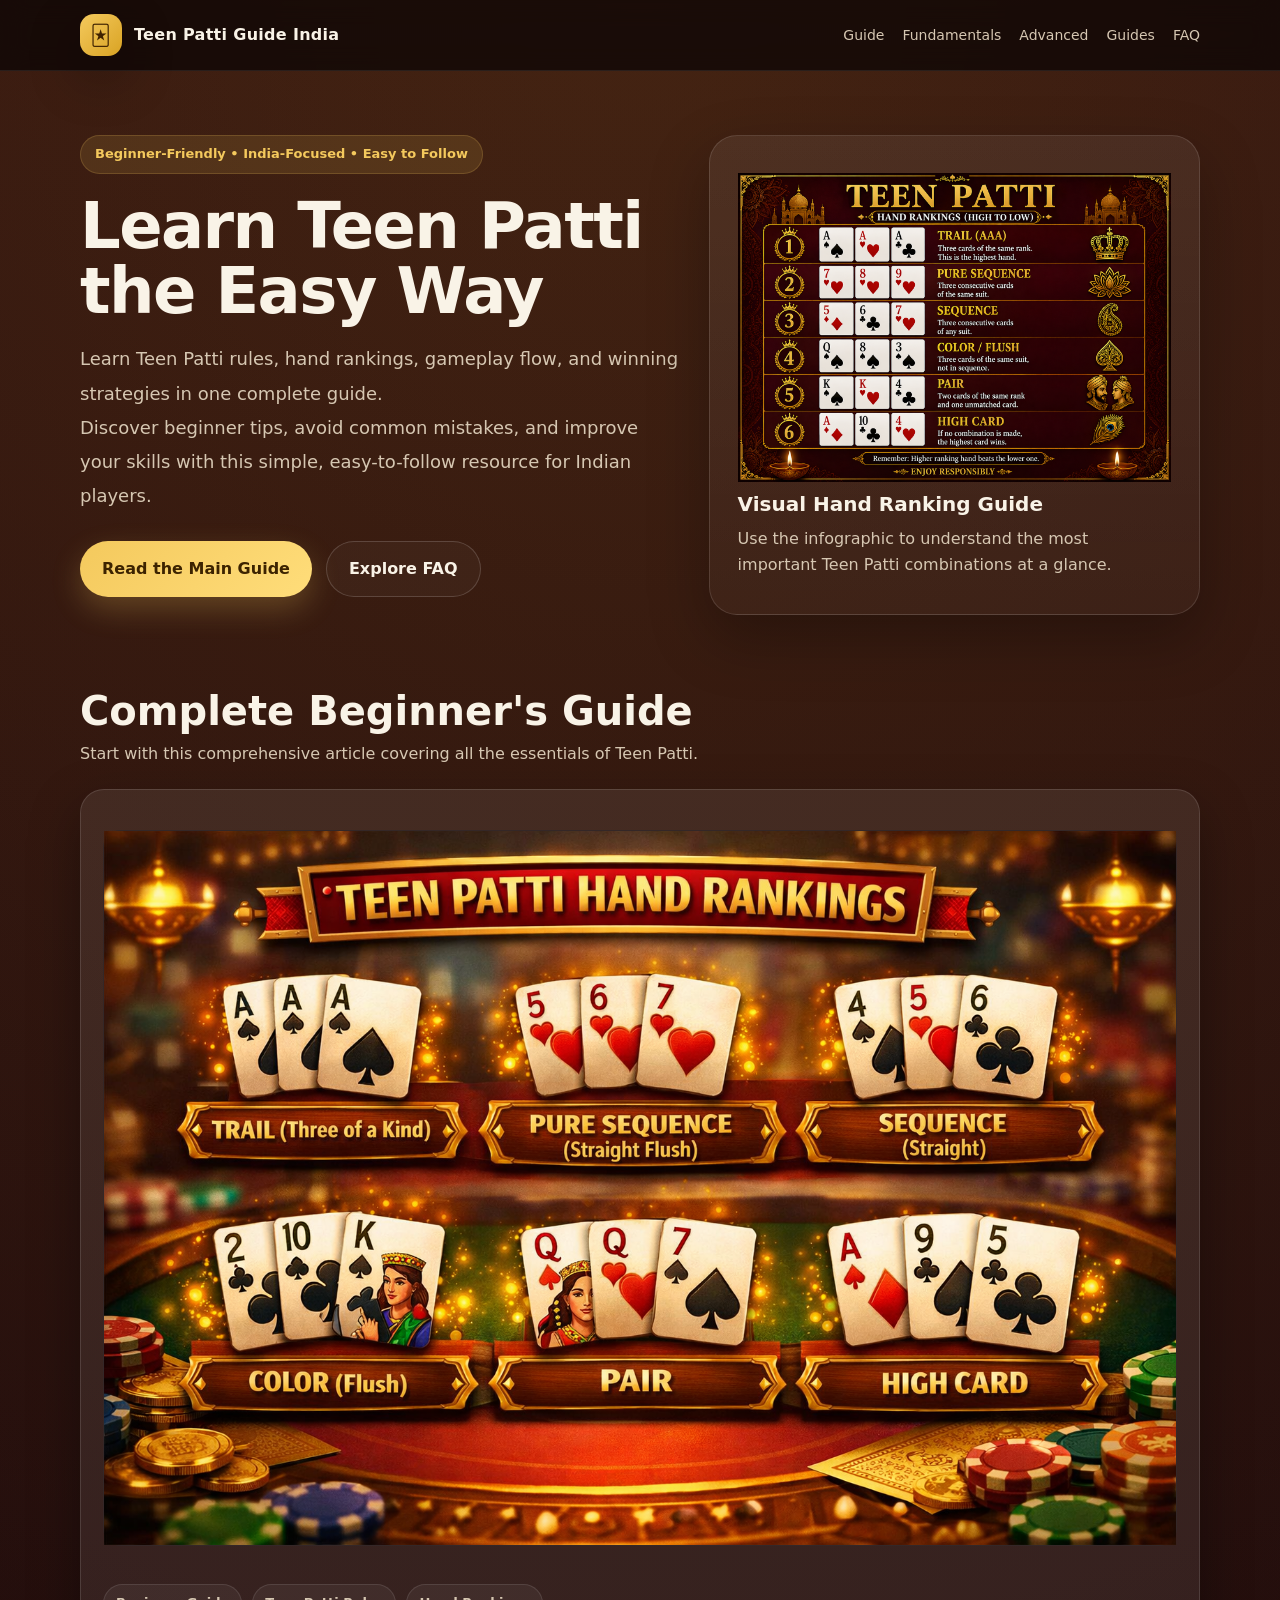
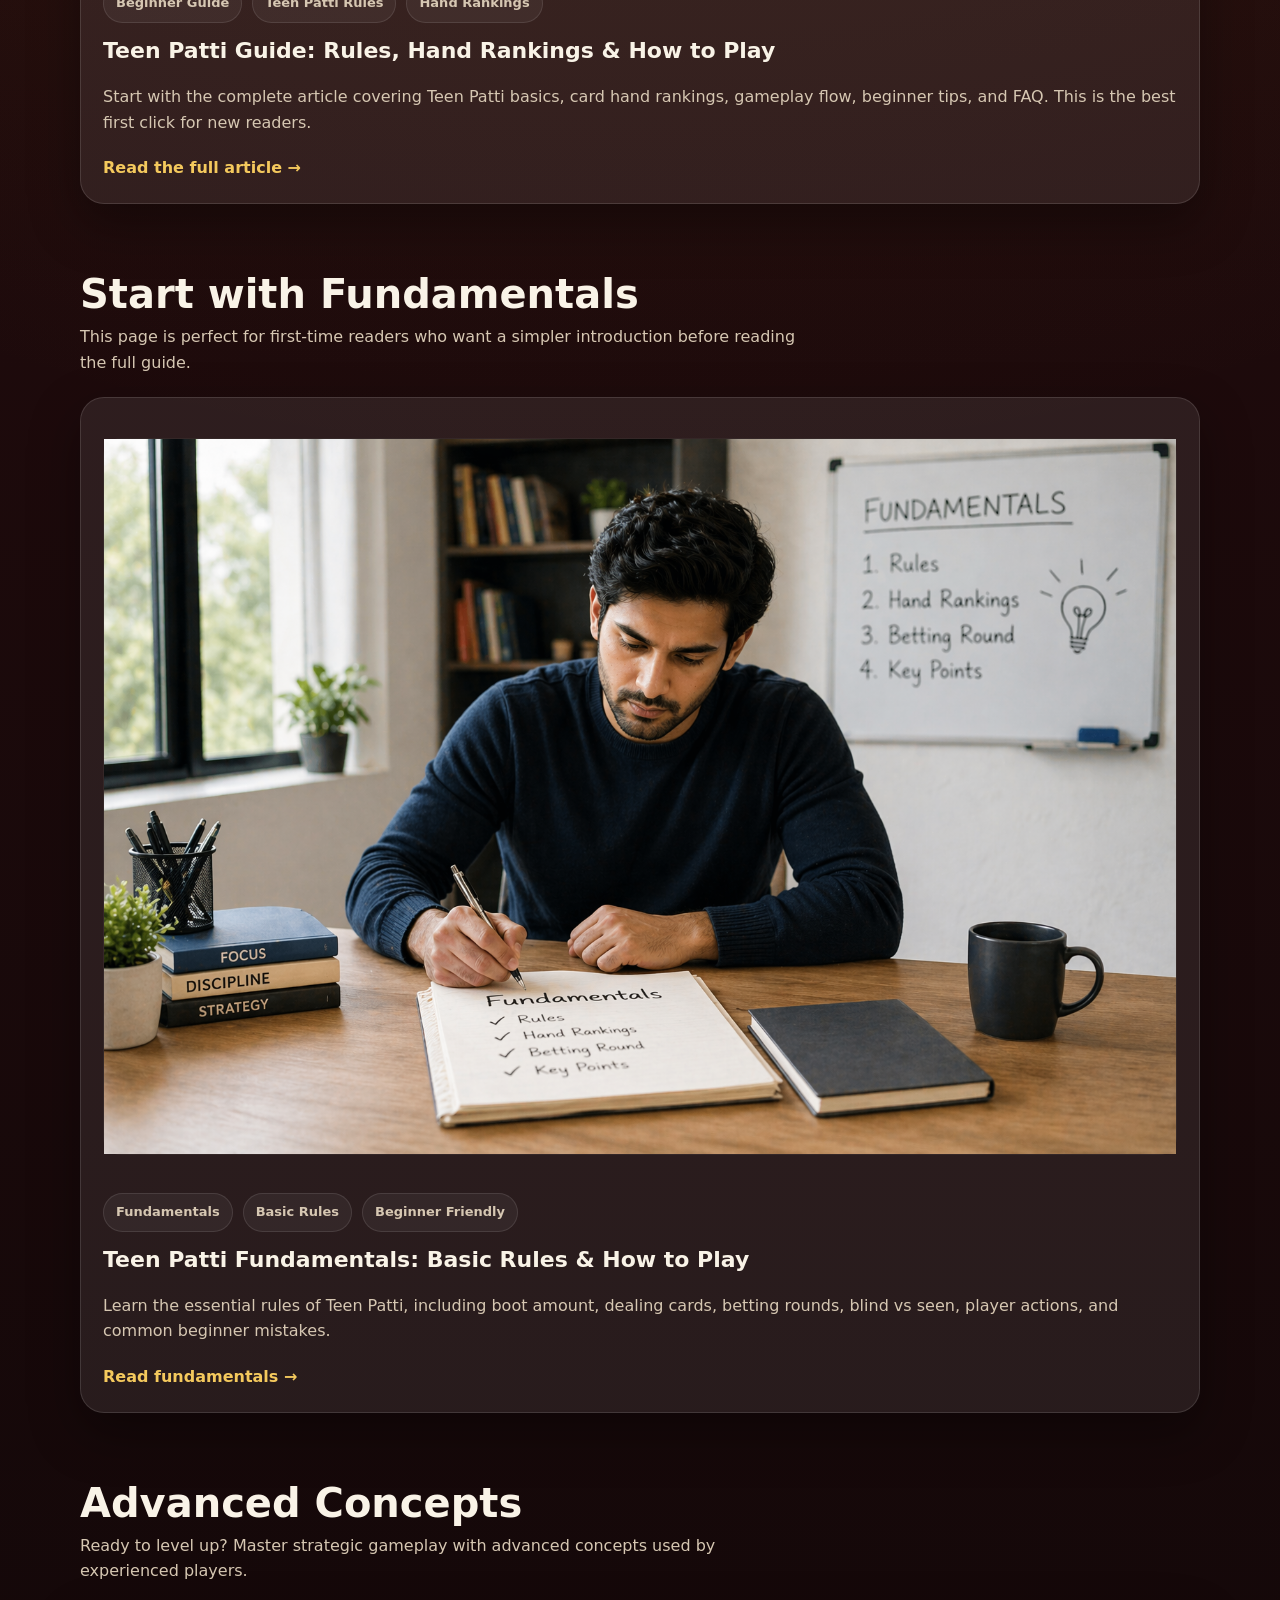
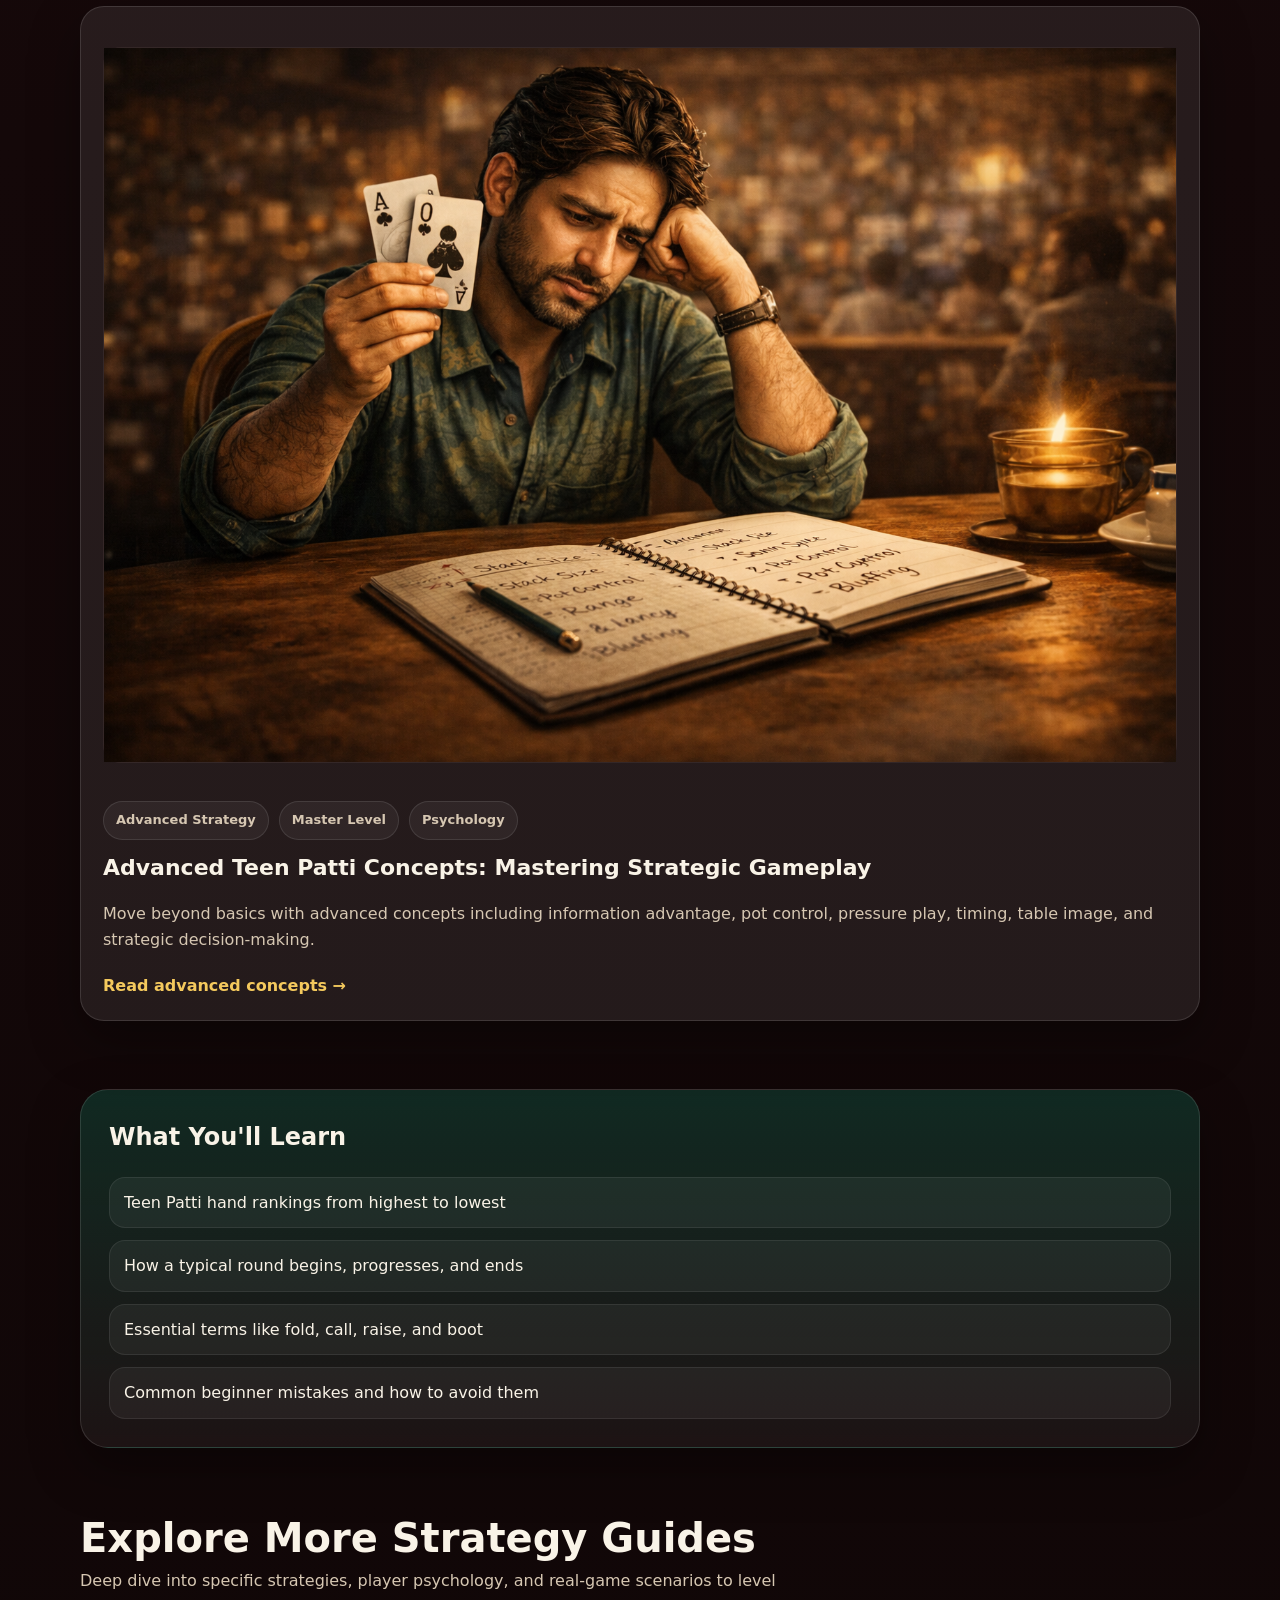
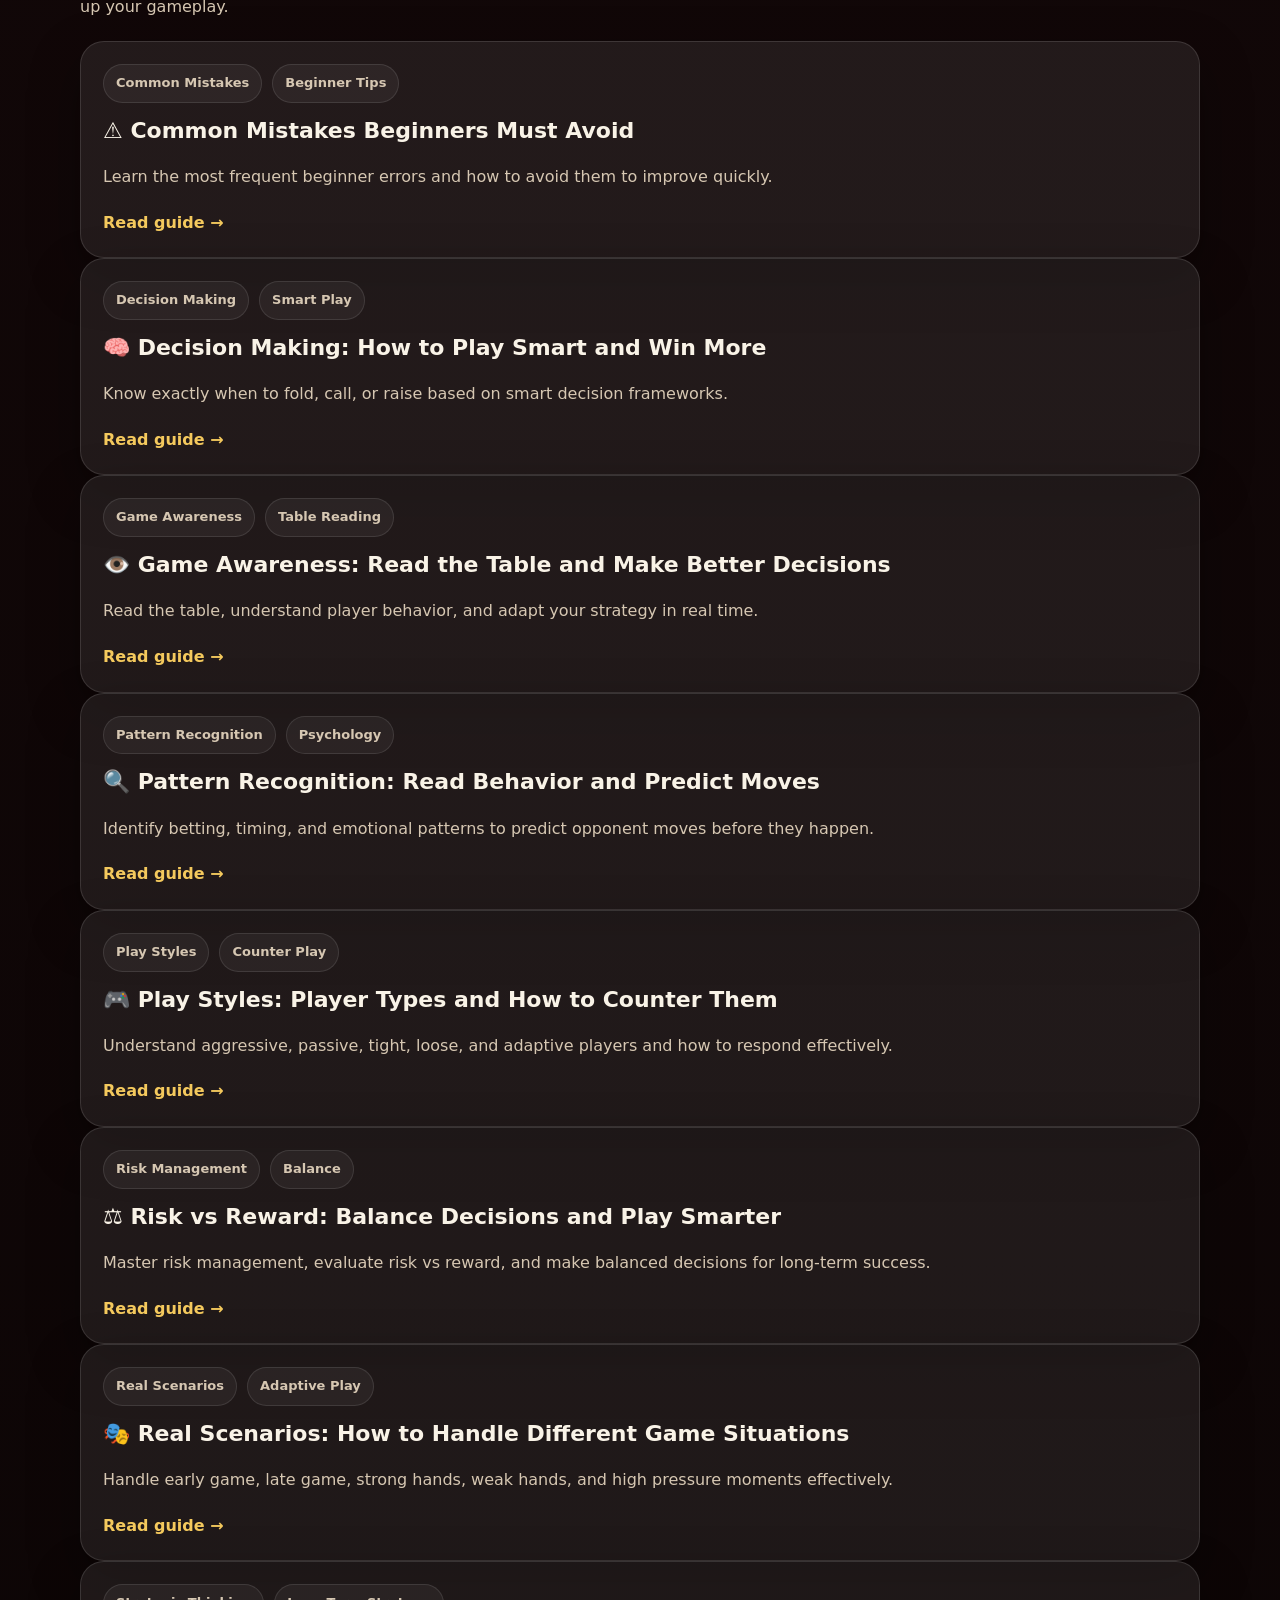
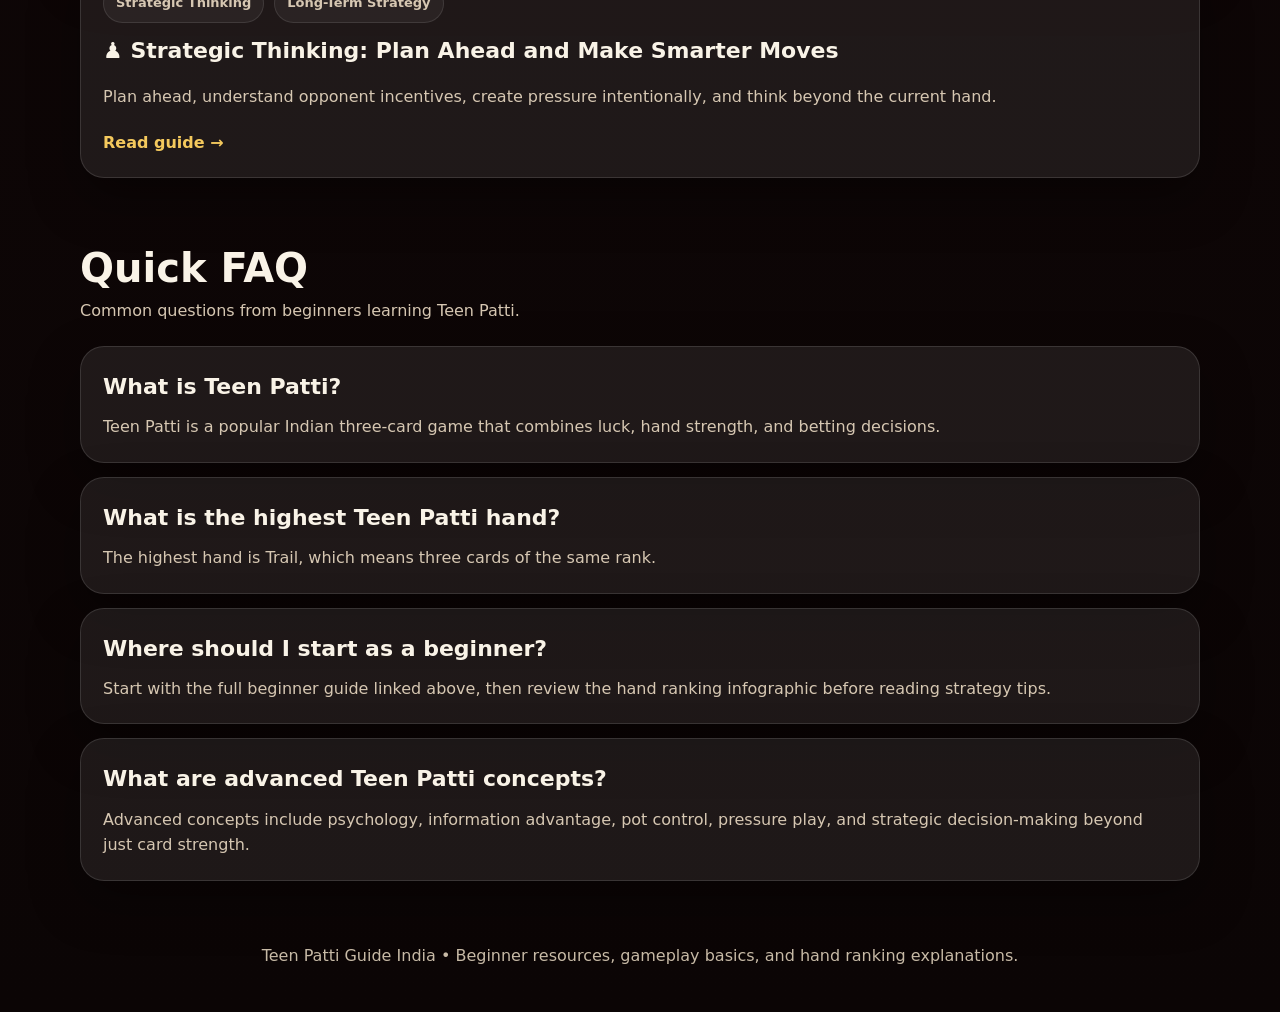
==== commit d047af12: "feat(导航和内容): 更新导航样式并添加多个策略指南页面 重构导航栏样式，将.nav类改为.nav-links，并调整CSS样式 在首页添加"更多策略指南"版块，包含8个新的策略指南链接 新增8个" ====
--- a/index.html
+++ b/index.html
@@ -19,6 +19,7 @@
         <a href="#guide">Guide</a>
         <a href="#fundamentals">Fundamentals</a>
         <a href="#advanced">Advanced</a>
+        <a href="#more-guides">Guides</a>
         <a href="#faq">FAQ</a>
       </nav>
     </div>
@@ -31,7 +32,8 @@
           <span class="eyebrow">Beginner-Friendly • India-Focused • Easy to Follow</span>
           <h1>Learn Teen Patti the Easy Way</h1>
           <p>
-            Discover Teen Patti rules, hand rankings, gameplay flow, beginner mistakes, and practical strategy tips in one place. Built for readers in India who want a clean and simple guide.
+            Learn Teen Patti rules, hand rankings, gameplay flow, and winning strategies in one complete guide. <br/>
+            Discover beginner tips, avoid common mistakes, and improve your skills with this simple, easy-to-follow resource for Indian players.<br/>
           </p>
           <div class="hero-actions">
             <a class="cta-btn" href="#guide">Read the Main Guide</a>
@@ -147,6 +149,113 @@
             <li>Common beginner mistakes and how to avoid them</li>
           </ul>
         </div>
+      </div>
+    </section>
+
+    <section class="section" id="more-guides">
+      <div class="container">
+        <div class="section-title">
+          <div>
+            <h2>Explore More Strategy Guides</h2>
+            <p>Deep dive into specific strategies, player psychology, and real-game scenarios to level up your gameplay.</p>
+          </div>
+        </div>
+
+        <article class="article-card">
+          <div>
+            <div class="article-meta">
+              <span class="chip">Common Mistakes</span>
+              <span class="chip">Beginner Tips</span>
+            </div>
+            <h3>⚠️ Common Mistakes Beginners Must Avoid</h3>
+            <p class="muted">Learn the most frequent beginner errors and how to avoid them to improve quickly.</p>
+            <a class="article-link" href="./common-mistakes.html">Read guide →</a>
+          </div>
+        </article>
+
+        <article class="article-card">
+          <div>
+            <div class="article-meta">
+              <span class="chip">Decision Making</span>
+              <span class="chip">Smart Play</span>
+            </div>
+            <h3>🧠 Decision Making: How to Play Smart and Win More</h3>
+            <p class="muted">Know exactly when to fold, call, or raise based on smart decision frameworks.</p>
+            <a class="article-link" href="./decision-making.html">Read guide →</a>
+          </div>
+        </article>
+
+        <article class="article-card">
+          <div>
+            <div class="article-meta">
+              <span class="chip">Game Awareness</span>
+              <span class="chip">Table Reading</span>
+            </div>
+            <h3>👁️ Game Awareness: Read the Table and Make Better Decisions</h3>
+            <p class="muted">Read the table, understand player behavior, and adapt your strategy in real time.</p>
+            <a class="article-link" href="./game-awareness.html">Read guide →</a>
+          </div>
+        </article>
+
+        <article class="article-card">
+          <div>
+            <div class="article-meta">
+              <span class="chip">Pattern Recognition</span>
+              <span class="chip">Psychology</span>
+            </div>
+            <h3>🔍 Pattern Recognition: Read Behavior and Predict Moves</h3>
+            <p class="muted">Identify betting, timing, and emotional patterns to predict opponent moves before they happen.</p>
+            <a class="article-link" href="./pattern-recognition.html">Read guide →</a>
+          </div>
+        </article>
+
+        <article class="article-card">
+          <div>
+            <div class="article-meta">
+              <span class="chip">Play Styles</span>
+              <span class="chip">Counter Play</span>
+            </div>
+            <h3>🎮 Play Styles: Player Types and How to Counter Them</h3>
+            <p class="muted">Understand aggressive, passive, tight, loose, and adaptive players and how to respond effectively.</p>
+            <a class="article-link" href="./play-styles.html">Read guide →</a>
+          </div>
+        </article>
+
+        <article class="article-card">
+          <div>
+            <div class="article-meta">
+              <span class="chip">Risk Management</span>
+              <span class="chip">Balance</span>
+            </div>
+            <h3>⚖️ Risk vs Reward: Balance Decisions and Play Smarter</h3>
+            <p class="muted">Master risk management, evaluate risk vs reward, and make balanced decisions for long-term success.</p>
+            <a class="article-link" href="./risk-balance.html">Read guide →</a>
+          </div>
+        </article>
+
+        <article class="article-card">
+          <div>
+            <div class="article-meta">
+              <span class="chip">Real Scenarios</span>
+              <span class="chip">Adaptive Play</span>
+            </div>
+            <h3>🎭 Real Scenarios: How to Handle Different Game Situations</h3>
+            <p class="muted">Handle early game, late game, strong hands, weak hands, and high pressure moments effectively.</p>
+            <a class="article-link" href="./scenarios.html">Read guide →</a>
+          </div>
+        </article>
+
+        <article class="article-card">
+          <div>
+            <div class="article-meta">
+              <span class="chip">Strategic Thinking</span>
+              <span class="chip">Long-Term Strategy</span>
+            </div>
+            <h3>♟️ Strategic Thinking: Plan Ahead and Make Smarter Moves</h3>
+            <p class="muted">Plan ahead, understand opponent incentives, create pressure intentionally, and think beyond the current hand.</p>
+            <a class="article-link" href="./strategic-thinking.html">Read guide →</a>
+          </div>
+        </article>
       </div>
     </section>
 
--- a/assets/css/main.css
+++ b/assets/css/main.css
@@ -109,18 +109,19 @@
   font-size: 20px;
 }
 
-.nav-links,
-.nav a {
+.nav-links {
+  display: flex;
+  align-items: center;
+  gap: 18px;
+}
+
+.nav-links a {
   display: flex;
   align-items: center;
   gap: 18px;
   color: var(--muted);
   font-size: 14px;
-}
-
-.nav a {
   text-decoration: none;
-  margin-left: 16px;
 }
 
 /* Buttons
@@ -558,8 +559,11 @@
     align-items: flex-start;
   }
 
-  .nav a {
-    margin-left: 0;
+  .nav-links {
+    margin-top: 10px;
+  }
+
+  .nav-links a {
     margin-right: 14px;
   }
 
